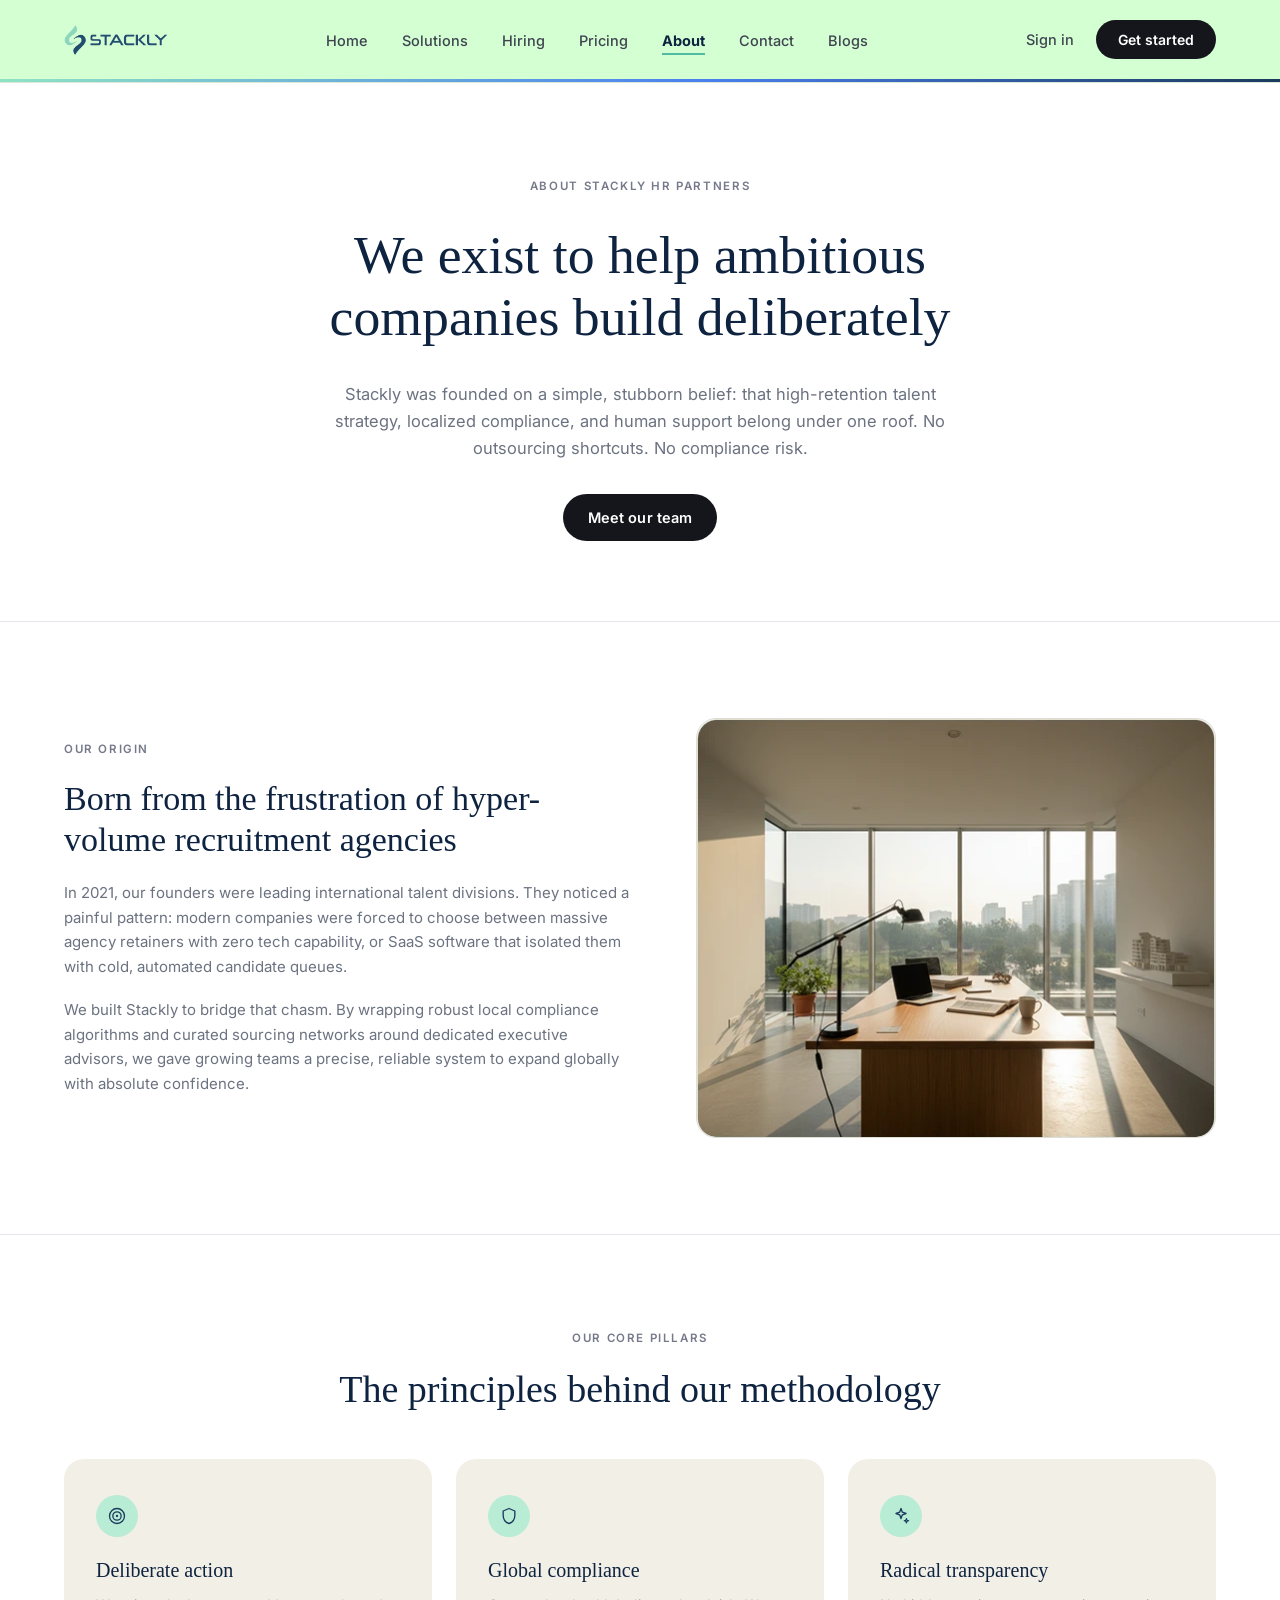
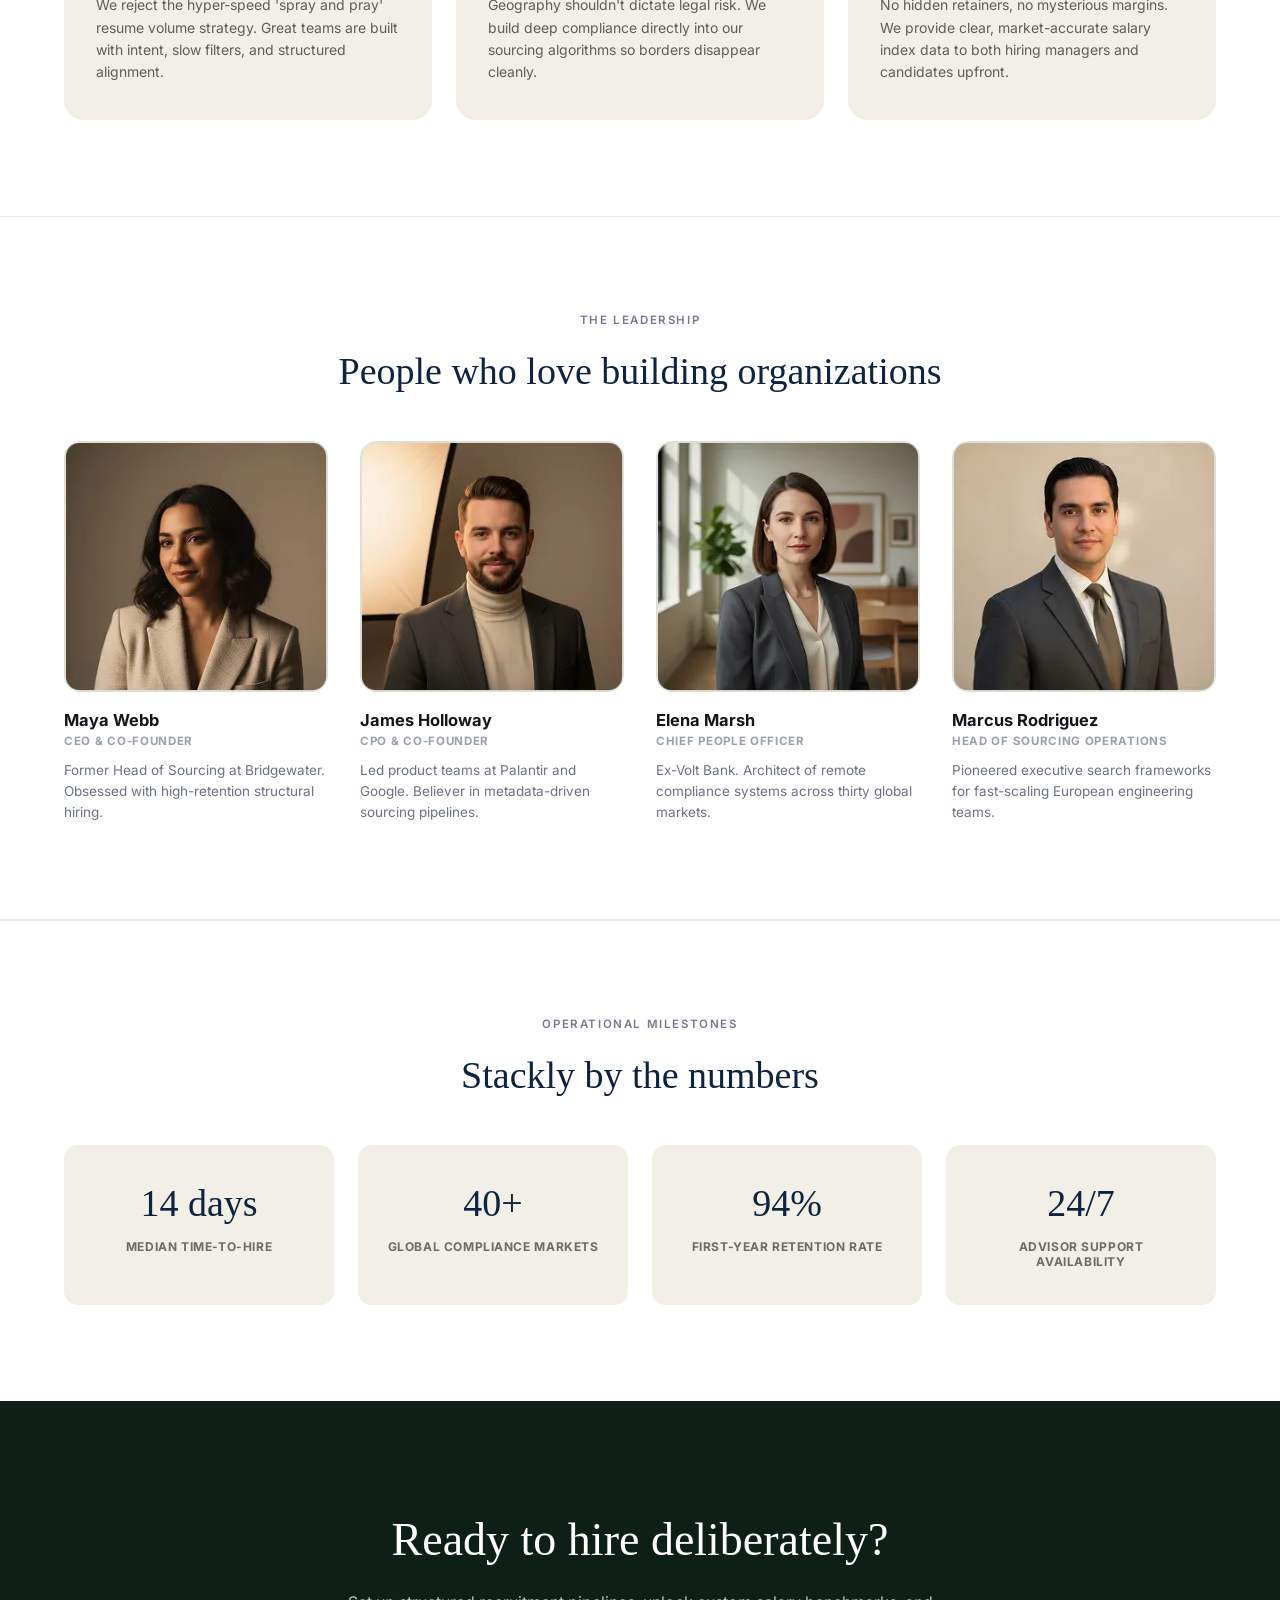
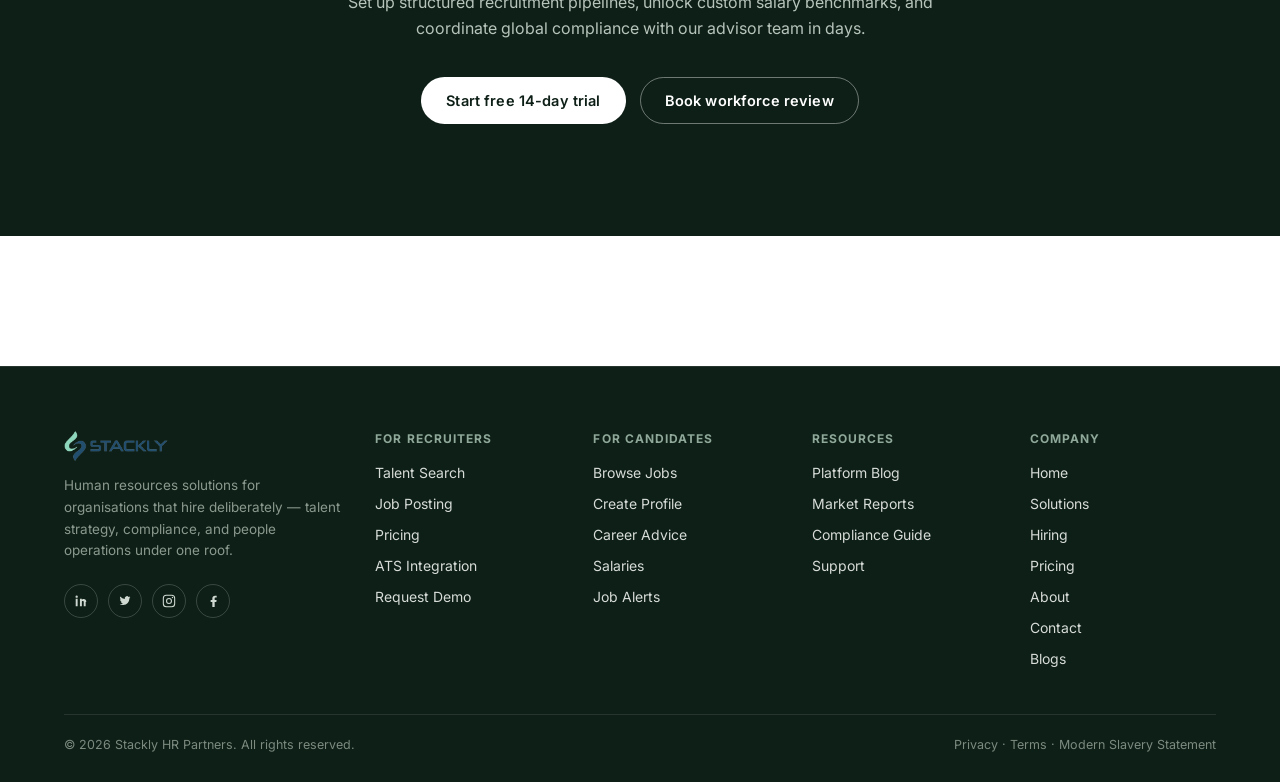
==== about.html @ bed50ee2 "first commit" ====
<!DOCTYPE html>
<html lang="en">
<head>
<meta charset="UTF-8">
<meta name="viewport" content="width=device-width, initial-scale=1.0">
<title>Stackly — Hire the people your strategy actually needs</title>
<link rel="icon" type="image/png" href="assets/favicon.png">
<link rel="preconnect" href="https://fonts.googleapis.com">
<link rel="preconnect" href="https://fonts.gstatic.com" crossorigin>
<link href="https://fonts.googleapis.com/css2?family=Inter:wght@400;500;600;700&display=swap" rel="stylesheet">
<link rel="stylesheet" href="styles.css">
</head>
<body>

<header>
  <div class="wrap">
    <nav>
      <a href="index.html" class="logo" aria-label="Stackly home">
        <img src="images/logo.webp" alt="Stackly" class="logo-img">
      </a>

      <ul class="nav-links">
        <li><a href="index.html">Home</a></li>
        <li><a href="solutions.html">Solutions</a></li>
        <li><a href="hiring.html">Hiring</a></li>
        <li><a href="pricing.html">Pricing</a></li>
        <li><a href="about.html">About</a></li>
        <li><a href="contact.html">Contact</a></li>
        <li><a href="blogs.html">Blogs</a></li>
      </ul>

      <div class="nav-right">
        <a href="signin.html" class="nav-signin">Sign in</a>
        <a href="404.html" class="btn-pill-dark">Get started</a>
      </div>

      <button class="nav-toggle" type="button" aria-label="Open navigation menu" aria-expanded="false" aria-controls="mobile-menu">
        <span></span>
        <span></span>
        <span></span>
      </button>
    </nav>
  </div>
  <div class="seam"></div>
</header>

<div class="mobile-menu" id="mobile-menu" aria-hidden="true">
  <a href="index.html">Home</a>
  <a href="solutions.html">Solutions</a>
  <a href="hiring.html">Hiring</a>
  <a href="pricing.html">Pricing</a>
  <a href="about.html">About</a>
  <a href="contact.html">Contact</a>
  <a href="blogs.html">Blogs</a>
  <div class="mobile-menu-actions">
    <a href="signin.html" class="nav-signin">Sign in</a>
    <a href="404.html" class="btn-pill-dark">Get started</a>
  </div>
</div>

<main id="top">

  <!-- ABOUT HERO -->
  <section class="about-hero">
    <div class="wrap">
      <div class="ah-inner reveal">
        <div class="eyebrow ah-eyebrow">About Stackly HR Partners</div>
        <h1 class="serif">We exist to help ambitious<br>companies build deliberately</h1>
        <p>Stackly was founded on a simple, stubborn belief: that high-retention talent strategy, localized compliance, and human support belong under one roof. No outsourcing shortcuts. No compliance risk.</p>
        <a href="404.html" class="btn btn-dark ah-cta">Meet our team</a>
      </div>
    </div>
  </section>

  <!-- THE STORY -->
  <section class="the-story">
    <div class="wrap story-grid">
      <div class="story-content reveal">
        <div class="eyebrow">Our origin</div>
        <h2 class="serif">Born from the frustration of hyper-volume recruitment agencies</h2>
        <p>In 2021, our founders were leading international talent divisions. They noticed a painful pattern: modern companies were forced to choose between massive agency retainers with zero tech capability, or SaaS software that isolated them with cold, automated candidate queues.</p>
        <p>We built Stackly to bridge that chasm. By wrapping robust local compliance algorithms and curated sourcing networks around dedicated executive advisors, we gave growing teams a precise, reliable system to expand globally with absolute confidence.</p>
      </div>
      <div class="story-image reveal">
        <img src="images/Story-Image.webp" alt="Bright minimalist studio office with a desk and city view">
      </div>
    </div>
  </section>

  <!-- VALUES -->
  <section class="values-section">
    <div class="wrap">
      <div class="val-head reveal">
        <div class="eyebrow val-eyebrow">Our core pillars</div>
        <h2 class="serif">The principles behind our methodology</h2>
      </div>

      <div class="val-grid reveal">
        <div class="val-card">
          <span class="val-icon">
            <svg width="20" height="20" viewBox="0 0 24 24" fill="none" xmlns="http://www.w3.org/2000/svg"><circle cx="12" cy="12" r="9" stroke="#1c3a5e" stroke-width="1.6"/><circle cx="12" cy="12" r="5" stroke="#1c3a5e" stroke-width="1.6"/><circle cx="12" cy="12" r="1.4" fill="#1c3a5e"/></svg>
          </span>
          <h3 class="serif">Deliberate action</h3>
          <p>We reject the hyper-speed 'spray and pray' resume volume strategy. Great teams are built with intent, slow filters, and structured alignment.</p>
        </div>
        <div class="val-card">
          <span class="val-icon">
            <svg width="20" height="20" viewBox="0 0 24 24" fill="none" xmlns="http://www.w3.org/2000/svg"><path d="M12 3l7 3v5c0 4.8-3 8.7-7 10-4-1.3-7-5.2-7-10V6l7-3z" stroke="#1c3a5e" stroke-width="1.6" stroke-linejoin="round"/></svg>
          </span>
          <h3 class="serif">Global compliance</h3>
          <p>Geography shouldn't dictate legal risk. We build deep compliance directly into our sourcing algorithms so borders disappear cleanly.</p>
        </div>
        <div class="val-card">
          <span class="val-icon">
            <svg width="20" height="20" viewBox="0 0 24 24" fill="none" xmlns="http://www.w3.org/2000/svg"><path d="M12 3l1.6 4.4L18 9l-4.4 1.6L12 15l-1.6-4.4L6 9l4.4-1.6L12 3z" stroke="#1c3a5e" stroke-width="1.6" stroke-linejoin="round"/><path d="M18.5 15l.7 2 2 .7-2 .7-.7 2-.7-2-2-.7 2-.7.7-2z" stroke="#1c3a5e" stroke-width="1.3" stroke-linejoin="round"/></svg>
          </span>
          <h3 class="serif">Radical transparency</h3>
          <p>No hidden retainers, no mysterious margins. We provide clear, market-accurate salary index data to both hiring managers and candidates upfront.</p>
        </div>
      </div>
    </div>
  </section>

  <!-- TEAM -->
  <section class="team-section" id="team">
    <div class="wrap">
      <div class="team-head reveal">
        <div class="eyebrow">The leadership</div>
        <h2 class="serif">People who love building organizations</h2>
      </div>

      <div class="team-grid reveal">
        <div class="team-card">
          <div class="team-photo"><img src="images/Avatar.webp" alt="Maya Webb"></div>
          <h3>Maya Webb</h3>
          <div class="team-role">CEO &amp; Co-Founder</div>
          <p>Former Head of Sourcing at Bridgewater. Obsessed with high-retention structural hiring.</p>
        </div>
        <div class="team-card">
          <div class="team-photo"><img src="images/Avatar-1.webp" alt="James Holloway"></div>
          <h3>James Holloway</h3>
          <div class="team-role">CPO &amp; Co-Founder</div>
          <p>Led product teams at Palantir and Google. Believer in metadata-driven sourcing pipelines.</p>
        </div>
        <div class="team-card">
          <div class="team-photo"><img src="images/Avatar-2.webp" alt="Elena Marsh"></div>
          <h3>Elena Marsh</h3>
          <div class="team-role">Chief People Officer</div>
          <p>Ex-Volt Bank. Architect of remote compliance systems across thirty global markets.</p>
        </div>
        <div class="team-card">
          <div class="team-photo"><img src="images/Avatar-3.webp" alt="Marcus Rodriguez"></div>
          <h3>Marcus Rodriguez</h3>
          <div class="team-role">Head of Sourcing Operations</div>
          <p>Pioneered executive search frameworks for fast-scaling European engineering teams.</p>
        </div>
      </div>
    </div>
  </section>

  <!-- MILESTONES -->
  <section class="milestones-section">
    <div class="wrap">
      <div class="ms-head reveal">
        <div class="eyebrow ms-eyebrow">Operational milestones</div>
        <h2 class="serif">Stackly by the numbers</h2>
      </div>

      <div class="ms-grid reveal">
        <div class="ms-card">
          <div class="ms-num serif">14 days</div>
          <div class="ms-label">Median time-to-hire</div>
        </div>
        <div class="ms-card">
          <div class="ms-num serif">40+</div>
          <div class="ms-label">Global compliance markets</div>
        </div>
        <div class="ms-card">
          <div class="ms-num serif">94%</div>
          <div class="ms-label">First-year retention rate</div>
        </div>
        <div class="ms-card">
          <div class="ms-num serif">24/7</div>
          <div class="ms-label">Advisor support availability</div>
        </div>
      </div>
    </div>
  </section>

  <!-- FINAL CTA -->
  <section class="about-final-cta">
    <div class="wrap afc-inner reveal">
      <h2 class="serif">Ready to hire deliberately?</h2>
      <p>Set up structured recruitment pipelines, unlock custom salary benchmarks, and coordinate global compliance with our advisor team in days.</p>
      <div class="afc-btns">
        <a href="404.html" class="btn btn-white">Start free 14-day trial</a>
        <a href="404.html" class="btn btn-outline-light">Book workforce review</a>
      </div>
    </div>
  </section>

</main>




<footer id="footer" class="footer-flush">
  <div class="wrap">
    <div class="footer-top">
      <div>
        <a href="#top" class="logo" aria-label="Stackly home">
          <img src="images/logo.webp" alt="Stackly" class="logo-img">
        </a>
        <p>Human resources solutions for organisations that hire deliberately — talent strategy, compliance, and people operations under one roof.</p>
        <div class="footer-social">
          <a href="404.html" aria-label="LinkedIn">
            <svg width="16" height="16" viewBox="0 0 24 24" fill="none" xmlns="http://www.w3.org/2000/svg"><path d="M6.94 8.5H4.06V20H6.94V8.5ZM5.5 7.25A1.75 1.75 0 1 0 5.5 3.75a1.75 1.75 0 0 0 0 3.5ZM20 13.5c0-3-1.6-4.5-3.9-4.5-1.5 0-2.4.75-2.8 1.4V8.5H10.4V20h2.9v-6.1c0-.9.2-1.8 1.4-1.8 1.2 0 1.4.9 1.4 1.9V20H19V13.5h1Z" fill="currentColor"/></svg>
          </a>
          <a href="404.html" aria-label="Twitter">
            <svg width="16" height="16" viewBox="0 0 24 24" fill="none" xmlns="http://www.w3.org/2000/svg"><path d="M20 6.3c-.6.3-1.2.5-1.9.6.7-.4 1.2-1 1.4-1.8-.6.4-1.4.7-2.1.8a3.3 3.3 0 0 0-5.7 3 9.4 9.4 0 0 1-6.8-3.5 3.3 3.3 0 0 0 1 4.4c-.5 0-1-.2-1.5-.4v.1c0 1.6 1.2 3 2.7 3.3-.5.1-1 .2-1.5.1.4 1.4 1.7 2.3 3.2 2.4A6.6 6.6 0 0 1 4 16.6a9.3 9.3 0 0 0 5.1 1.5c6.1 0 9.4-5 9.4-9.4v-.4c.6-.5 1.2-1.1 1.5-1.9Z" fill="currentColor"/></svg>
          </a>
          <a href="404.html" aria-label="Instagram">
            <svg width="16" height="16" viewBox="0 0 24 24" fill="none" xmlns="http://www.w3.org/2000/svg"><rect x="3.5" y="3.5" width="17" height="17" rx="4.5" stroke="currentColor" stroke-width="1.6"/><circle cx="12" cy="12" r="3.7" stroke="currentColor" stroke-width="1.6"/><circle cx="17.2" cy="6.8" r="1" fill="currentColor"/></svg>
          </a>
          <a href="404.html" aria-label="Facebook">
            <svg width="16" height="16" viewBox="0 0 24 24" fill="none" xmlns="http://www.w3.org/2000/svg"><path d="M14.5 21v-7.5H17l.4-3H14.5V8.4c0-.9.2-1.5 1.5-1.5H17.5V4.3C17.2 4.3 16.2 4.2 15 4.2c-2.4 0-4 1.5-4 4.1v2.2H8.5v3H11V21h3.5Z" fill="currentColor"/></svg>
          </a>
        </div>
      </div>

      <div class="footer-col">
        <h4>For recruiters</h4>
        <ul>
          <li><a href="404.html">Talent Search</a></li>
          <li><a href="404.html">Job Posting</a></li>
          <li><a href="404.html">Pricing</a></li>
          <li><a href="404.html">ATS Integration</a></li>
          <li><a href="404.html">Request Demo</a></li>
        </ul>
      </div>

      <div class="footer-col">
        <h4>For candidates</h4>
        <ul>
          <li><a href="404.html">Browse Jobs</a></li>
          <li><a href="404.html">Create Profile</a></li>
          <li><a href="404.html">Career Advice</a></li>
          <li><a href="404.html">Salaries</a></li>
          <li><a href="404.html">Job Alerts</a></li>
        </ul>
      </div>

      <div class="footer-col">
        <h4>Resources</h4>
        <ul>
          <li><a href="404.html">Platform Blog</a></li>
          <li><a href="404.html">Market Reports</a></li>
          <li><a href="404.html">Compliance Guide</a></li>
          <li><a href="404.html">Support</a></li>
        </ul>
      </div>

      <div class="footer-col">
        <h4>Company</h4>
        <ul>
          <li><a href="index.html">Home</a></li>
          <li><a href="solutions.html">Solutions</a></li>
          <li><a href="hiring.html">Hiring</a></li>
          <li><a href="pricing.html">Pricing</a></li>
          <li><a href="about.html">About</a></li>
          <li><a href="contact.html">Contact</a></li>
          <li><a href="blogs.html">Blogs</a></li>
        </ul>
      </div>
    </div>

    <div class="footer-bottom">
      <span>© 2026 Stackly HR Partners. All rights reserved.</span>
      <span>Privacy &middot; Terms &middot; Modern Slavery Statement</span>
    </div>
  </div>
</footer>

<script src="script.js"></script>

</body>
</html>
---- styles.css ----
:root{
    --navy: #1c3a5e;
    --navy-deep: #0e2340;
    --mint: #8fe3c4;
    --mint-deep: #4fbba0;
    --bg: #ffffff;
    --lavender: #efedf6;
    --lilac: #d9d1e6;
    --near-black: #0d0a05;
    --dark-green: #0d1f16;
    --cream: #f5f1ea;
    --violet: #7c5cff;
    --ink: #14161b;
    --gray: #6b7280;
    --gray-light: #9aa0ab;
    --line: #e6e4ee;
    --seam: linear-gradient(90deg, var(--mint) 0%, #4a7ff0 55%, var(--navy) 100%);
    --radius: 18px;
  }

*{ box-sizing: border-box; margin:0; padding:0; }

html{ scroll-behavior: smooth; }

body{
    font-family: 'Inter', sans-serif;
    color: var(--ink);
    background: var(--bg);
    -webkit-font-smoothing: antialiased;
    overflow-x: hidden;
  }

img{ max-width:100%; display:block; }

.serif{ font-family: Georgia, 'Times New Roman', Times, serif; }

.wrap{
    max-width: 1280px;
    margin: 0 auto;
    padding: 0 64px;
  }

.seam{
    height: 3px;
    background: var(--seam);
    width: 100%;
  }

a{ color: inherit; text-decoration: none; }

/* ---------- Buttons ---------- */
  .btn{
    display: inline-flex;
    align-items: center;
    gap: 10px;
    padding: 14px 24px;
    border-radius: 999px;
    font-size: 14.5px;
    font-weight: 600;
    letter-spacing: 0.01em;
    cursor: pointer;
    border: 1px solid transparent;
    transition: transform .22s ease, box-shadow .22s ease, background .22s ease, color .22s ease;
    white-space: nowrap;
  }

.btn:active{ transform: scale(0.97); }

.btn-dark{
    background: var(--ink);
    color: #fff;
  }

.btn-dark:hover{
    background: var(--navy-deep);
    box-shadow: 0 8px 22px rgba(14,35,64,0.28);
    transform: translateY(-2px);
  }

.btn-dark svg{ transition: transform .25s ease; }

.btn-dark:hover svg{ transform: translateX(4px); }

.btn-outline{
    background: transparent;
    color: var(--ink);
    border-color: #d8d6e0;
  }

.btn-outline:hover{
    border-color: var(--ink);
    transform: translateY(-2px);
  }

.btn-pill-dark{
    background: var(--ink);
    color:#fff;
    padding: 11px 22px;
    border-radius: 999px;
    font-size: 14px;
    font-weight: 600;
  }

.btn-pill-dark:hover{ background: var(--navy-deep); }

/* ---------- Nav ---------- */
  header{
    position: sticky;
    top: 0;
    z-index: 50;
    background: rgba(255,255,255,0.9);
    backdrop-filter: blur(10px);
  }

nav{
    display: flex;
    align-items: center;
    justify-content: space-between;
    padding: 20px 0;
  }

.logo{
    display: flex;
    align-items: center;
    gap: 10px;
  }

.logo-img{
    height: 30px;
    width: auto;
  }

.nav-links{
    display: flex;
    gap: 34px;
    list-style: none;
  }

.nav-links a{
    font-size: 14.5px;
    color: #3f4450;
    font-weight: 500;
    position: relative;
    padding: 4px 0;
  }

.nav-links a::after{
    content:"";
    position:absolute;
    left:0; bottom:-2px;
    width:0; height:1.5px;
    background: var(--navy);
    transition: width .25s ease;
  }

.nav-links a:hover::after{ width:100%; }

.nav-right{
    display:flex;
    align-items:center;
    gap:22px;
  }

.nav-signin{
    font-size:14.5px;
    font-weight:500;
    color:#3f4450;
  }

.nav-toggle{ display:none; }

/* ---------- Hero ---------- */
  .hero{
    padding: 76px 0 110px;
  }

.hero-grid{
    display: grid;
    grid-template-columns: 1fr 1fr;
    gap: 64px;
    align-items: center;
  }

.eyebrow{
    font-size: 11.5px;
    font-weight: 600;
    letter-spacing: 0.14em;
    text-transform: uppercase;
    color: #75798a;
    margin-bottom: 22px;
  }

.hero h1{
    font-size: clamp(38px, 4.4vw, 58px);
    line-height: 1.08;
    font-weight: 400;
    color: var(--navy-deep);
    letter-spacing: -0.01em;
    margin-bottom: 26px;
  }

.hero p{
    font-size: 16.5px;
    line-height: 1.65;
    color: var(--gray);
    max-width: 400px;
    margin-bottom: 36px;
  }

.hero-ctas{
    display: flex;
    gap: 14px;
  }

.hero-media{
    position: relative;
    opacity: 0;
    transform: translateY(18px) scale(0.98);
    animation: floatIn 0.9s cubic-bezier(.2,.8,.2,1) 0.35s forwards;
  }

@keyframes floatIn{
    to{ opacity:1; transform: translateY(0) scale(1); }
  }

.hero-img{
    width: 100%;
    height: auto;
    filter: drop-shadow(0 30px 50px rgba(14,35,64,0.22));
  }

.hero .float-card{
    position: absolute;
    left: 4%;
    bottom: -34px;
    background: #fff;
    border-radius: 14px;
    padding: 20px 24px;
    box-shadow: 0 22px 44px -12px rgba(14,35,64,0.28);
    min-width: 210px;
    opacity: 0;
    transform: translateY(18px);
    animation: floatIn 0.9s cubic-bezier(.2,.8,.2,1) 0.5s forwards;
  }

.hero .float-card .fc-label{
    font-size: 11px;
    font-weight: 700;
    letter-spacing: 0.12em;
    text-transform: uppercase;
    color: var(--gray-light);
    margin-bottom: 8px;
  }

.hero .float-card .fc-number{
    font-family: Georgia, 'Times New Roman', Times, serif;
    font-size: 30px;
    color: var(--navy-deep);
    line-height: 1;
    margin-bottom: 6px;
  }

.hero .float-card .fc-sub{
    font-size: 12.5px;
    color: var(--gray);
    line-height: 1.4;
  }

/* ---------- Trust bar ---------- */
  .trust{
    background: var(--lavender);
    padding: 26px 0;
  }

.trust-row{
    display: flex;
    align-items: center;
    justify-content: space-between;
    flex-wrap: wrap;
    gap: 18px;
  }

.trust-label{
    font-size: 11.5px;
    font-weight: 700;
    letter-spacing: 0.14em;
    text-transform: uppercase;
    color: #6f7180;
    white-space: nowrap;
  }

.trust-logos{
    display: flex;
    gap: 40px;
    flex-wrap: wrap;
  }

.trust-logos span{
    font-family: Georgia, 'Times New Roman', Times, serif;
    font-size: 18px;
    color: #7c7e8c;
    font-style: italic;
  }

/* ---------- Stats ---------- */
  .stats{
    padding: 90px 0;
  }

.stats-line{
    height: 1px;
    background: var(--line);
    width: 100%;
  }

.stats-grid{
    display: grid;
    grid-template-columns: repeat(4, 1fr);
    padding: 56px 0;
  }

.stat{
    padding-right: 24px;
  }

.stat .num{
    font-family: Georgia, 'Times New Roman', Times, serif;
    font-size: clamp(30px, 3.4vw, 42px);
    color: var(--navy-deep);
    margin-bottom: 10px;
  }

.stat .label{
    font-size: 14px;
    color: var(--gray);
  }

/* ---------- What we do (tabs) ---------- */
  .what-we-do{
    padding: 100px 0;
    background: var(--bg);
  }

.wwd-head{
    display: flex;
    justify-content: space-between;
    align-items: flex-end;
    gap: 40px;
    margin-bottom: 44px;
    flex-wrap: wrap;
  }

.wwd-head h2{
    font-family: Georgia, 'Times New Roman', Times, serif;
    font-weight: 400;
    font-size: clamp(28px, 3vw, 38px);
    color: var(--navy-deep);
    line-height: 1.18;
    max-width: 560px;
    margin-top: 6px;
  }

.all-link{
    display: inline-flex;
    align-items: center;
    gap: 6px;
    font-size: 14px;
    font-weight: 600;
    color: var(--ink);
    border-bottom: 1px solid var(--ink);
    padding-bottom: 2px;
    white-space: nowrap;
  }

.all-link svg{ transition: transform .25s ease; }

.all-link:hover svg{ transform: translate(2px, -2px); }

.tabs-panel{
    display: flex;
    align-items: stretch;
    border: 1px solid var(--line);
    border-radius: 16px;
    overflow: hidden;
    background: #fff;
  }

.tab-col{
    display: flex;
    border-right: 1px solid var(--line);
    flex: 0 0 100px;
    cursor: pointer;
    background: none;
    transition: flex-basis .55s cubic-bezier(.4,0,.2,1), flex-grow .55s cubic-bezier(.4,0,.2,1);
  }

.tab-col:last-child{ border-right: none; }

.tab-col.active{ flex: 1 1 640px; }

.tab-col:focus-visible{ outline: 2px solid var(--navy); outline-offset: -2px; }

.tab-rail{
    flex: 0 0 100px;
    width: 100px;
    padding: 32px 0 32px 28px;
    display: flex;
    flex-direction: column;
    justify-content: space-between;
  }

.tab-number{
    font-weight: 700;
    font-size: 19px;
    color: var(--navy-deep);
  }

.tab-label{
    writing-mode: vertical-rl;
    transform: rotate(180deg);
    font-size: 14.5px;
    font-weight: 700;
    color: var(--navy-deep);
    letter-spacing: 0.01em;
    align-self: flex-start;
  }

.tab-content{
    flex: 1 1 auto;
    max-width: 0;
    opacity: 0;
    overflow: hidden;
    white-space: nowrap;
    transition: max-width .55s cubic-bezier(.4,0,.2,1), opacity .3s ease .1s;
    padding: 32px 44px 32px 0;
  }

.tab-col.active .tab-content{
    max-width: 760px;
    opacity: 1;
    white-space: normal;
  }

.tab-content h3{
    font-weight: 700;
    font-size: 26px;
    color: var(--navy-deep);
    line-height: 1.28;
    margin-bottom: 14px;
    max-width: 420px;
  }

.tab-caption{
    display: block;
    font-size: 14px;
    color: var(--gray);
    margin-bottom: 22px;
  }

.tab-desc{
    font-size: 14.5px;
    color: var(--gray);
    line-height: 1.62;
    max-width: 420px;
    margin-bottom: 22px;
  }

.tab-image{
    border-radius: 12px;
    overflow: hidden;
    max-width: 460px;
  }

.tab-image img{
    width: 100%;
    height: 280px;
    object-fit: cover;
    display: block;
  }

/* ---------- How it works ---------- */
  .how-it-works{
    background: var(--lilac);
  }

.hiw-grid{
    display: grid;
    grid-template-columns: minmax(0, 41%) 1fr;
    align-items: stretch;
    min-height: 620px;
  }

.hiw-media{
    position: relative;
    display: flex;
    align-items: center;
    justify-content: center;
    padding: 48px 24px 48px 48px;
    overflow: visible;
  }

.hiw-media img{
    width: min(100%, 707px);
    height: 420px;
    object-fit: cover;
    display: block;
    border-radius: 28px;
    border: 1px solid rgba(28, 58, 94, 0.14);
    box-shadow: 0 18px 35px rgba(21, 34, 49, 0.08);
  }

.hiw-content{
    display: flex;
    flex-direction: column;
    justify-content: center;
    padding: 72px 96px 72px 88px;
    max-width: 640px;
  }

.hiw-content h2{
    font-weight: 400;
    font-size: clamp(28px, 3vw, 36px);
    color: var(--navy-deep);
    line-height: 1.2;
    margin-bottom: 8px;
  }

.hiw-list{
    list-style: none;
    margin-top: 32px;
    border-top: 1px solid rgba(28,58,94,0.16);
  }

.hiw-item{
    display: grid;
    grid-template-columns: 40px 1fr;
    gap: 16px;
    padding: 22px 0;
    border-bottom: 1px solid rgba(28,58,94,0.16);
  }

.hiw-num{
    font-family: Georgia, 'Times New Roman', Times, serif;
    font-size: 14px;
    color: rgba(28,58,94,0.5);
    padding-top: 2px;
  }

.hiw-item h3{
    font-weight: 600;
    font-size: 18.5px;
    color: var(--navy-deep);
    margin-bottom: 8px;
  }

.hiw-item p{
    font-size: 14.5px;
    line-height: 1.6;
    color: #565a6c;
  }

/* ---------- Testimonials ---------- */
  .testimonials{
    background: #f2f2f2;
    padding: 100px 0;
  }

.test-head{
    text-align: center;
    margin-bottom: 48px;
  }

.test-head h2{
    font-family: 'Inter', sans-serif;
    font-weight: 800;
    font-size: clamp(34px, 4vw, 48px);
    letter-spacing: -0.01em;
    color: var(--ink);
    margin-bottom: 14px;
  }

.test-head p{
    font-size: 16px;
    color: #4b4d57;
  }

.test-carousel{
    display: flex;
    align-items: center;
    gap: 16px;
  }

.test-arrow{
    flex: 0 0 auto;
    width: 44px;
    height: 44px;
    border-radius: 50%;
    background: #fff;
    border: 1px solid #dcdcdc;
    display: flex;
    align-items: center;
    justify-content: center;
    color: var(--ink);
    cursor: pointer;
    transition: background .2s ease, transform .2s ease, border-color .2s ease;
  }

.test-arrow:hover{
    background: var(--ink);
    color: #fff;
    border-color: var(--ink);
    transform: scale(1.05);
  }

.test-arrow:disabled{
    opacity: 0.35;
    cursor: default;
    pointer-events: none;
  }

.test-track-wrap{
    flex: 1 1 auto;
    overflow: hidden;
  }

.test-track{
    display: flex;
    gap: 24px;
    list-style: none;
    transition: transform .5s cubic-bezier(.4,0,.2,1);
  }

.test-card{
    flex: 0 0 calc((100% - 48px) / 3);
    background: #fff;
    border: 1px solid #e2e2e2;
    border-radius: 12px;
    padding: 28px;
    display: flex;
    flex-direction: column;
  }

.stars{
    color: var(--ink);
    font-size: 15px;
    letter-spacing: 3px;
    margin-bottom: 16px;
  }

.quote{
    font-size: 15px;
    line-height: 1.55;
    color: #26272c;
    margin-bottom: 24px;
    flex: 1 1 auto;
  }

.reviewer{
    display: flex;
    align-items: center;
    gap: 12px;
  }

.avatar{
    width: 40px;
    height: 40px;
    border-radius: 50%;
    display: flex;
    align-items: center;
    justify-content: center;
    font-size: 12.5px;
    font-weight: 700;
    color: var(--navy-deep);
    flex: 0 0 auto;
  }

.reviewer-name{
    font-size: 14.5px;
    font-weight: 700;
    color: var(--ink);
  }

.reviewer-role{
    font-size: 13px;
    color: #6b6d78;
  }

.test-dots{
    display: flex;
    justify-content: center;
    gap: 8px;
    margin-top: 36px;
  }

.test-dots button{
    width: 8px;
    height: 8px;
    border-radius: 50%;
    background: #d3d3d3;
    border: none;
    padding: 0;
    cursor: pointer;
    transition: background .2s ease, transform .2s ease;
  }

.test-dots button.active{
    background: var(--ink);
    transform: scale(1.2);
  }

/* ---------- Industries ---------- */
  .industries{
    background: var(--near-black);
    padding: 100px 0;
  }

.ind-head{
    text-align: center;
    margin-bottom: 48px;
  }

.ind-eyebrow{
    color: #9a9a92;
    justify-content: center;
  }

.ind-head h2{
    font-family: 'Inter', sans-serif;
    font-weight: 800;
    font-size: clamp(30px, 3.6vw, 42px);
    color: #fff;
    letter-spacing: -0.01em;
    margin-bottom: 12px;
  }

.ind-head p{
    font-size: 15px;
    color: #a3a39c;
  }

.ind-grid{
    display: grid;
    grid-template-columns: repeat(3, 1fr);
    grid-template-rows: auto auto;
    gap: 20px;
  }

.ind-card{
    display: block;
    background: #161310;
    border: 1px solid rgba(255,255,255,0.08);
    border-radius: 14px;
    overflow: hidden;
    transition: transform .3s ease, border-color .3s ease;
  }

.ind-card:hover{
    transform: translateY(-4px);
    border-color: rgba(255,255,255,0.18);
  }

.ind-card-tall{
    grid-row: 1 / 3;
    grid-column: 3;
    display: flex;
    flex-direction: column;
  }

.ind-media{ overflow: hidden; }

.ind-media img{
    width: 100%;
    height: 178px;
    object-fit: cover;
    display: block;
    transition: transform .5s ease;
  }

.ind-card:hover .ind-media img{ transform: scale(1.05); }

.ind-card-tall .ind-media img{ height: 200px; }

.ind-card-tall .ind-media{ flex: 0 0 auto; }

.ind-body{
    padding: 22px 24px 26px;
  }

.ind-card-tall .ind-body{
    flex: 1 1 auto;
    display: flex;
    flex-direction: column;
    justify-content: center;
    padding: 28px 28px 32px;
  }

.ind-tag{
    display: block;
    font-size: 12.5px;
    color: #9a9a92;
    margin-bottom: 10px;
  }

.ind-body h3{
    font-size: 19px;
    font-weight: 700;
    color: #fff;
    margin-bottom: 8px;
    line-height: 1.25;
  }

.ind-card-tall .ind-body h3{ font-size: 24px; max-width: 260px; }

.ind-body p{
    font-size: 13.5px;
    color: #9a9a92;
    line-height: 1.5;
    margin-bottom: 16px;
  }

.ind-card-tall .ind-body p{ max-width: 260px; }

.ind-link{
    display: inline-flex;
    align-items: center;
    gap: 5px;
    font-size: 13.5px;
    font-weight: 600;
    color: #fff;
  }

.ind-card:hover .ind-link svg{ transform: translateX(3px); }

.ind-link svg{ transition: transform .25s ease; }

.ind-actions{
    display: flex;
    align-items: center;
    gap: 16px;
  }

.ind-btn{
    display: inline-block;
    padding: 9px 20px;
    border: 1px solid rgba(255,255,255,0.35);
    border-radius: 999px;
    font-size: 13.5px;
    font-weight: 600;
    color: #fff;
  }

/* ---------- Quote banner ---------- */
  .quote-banner{
    padding: 90px 0 0;
  }

.quote-card{
    background: var(--dark-green);
    border-radius: 20px;
    padding: 56px 64px;
  }

.quote-text{
    font-family: Georgia, 'Times New Roman', Times, serif;
    font-size: clamp(20px, 2.2vw, 26px);
    line-height: 1.5;
    color: #f2f4f1;
    max-width: 760px;
    margin-bottom: 28px;
  }

.quote-byline{
    font-size: 12px;
    font-weight: 600;
    letter-spacing: 0.09em;
    color: #8fa89a;
  }

/* ---------- Workforce review CTA ---------- */
  .workforce-review{
    background: #fff;
    padding: 90px 0 100px;
  }

.wr-card{
    background: rgba(241, 239, 230, 0.6);
    border-top: 0.67px solid #dddfd7;
    border-radius: 20px;
    padding: 64px;
  }

.wr-grid{
    display: grid;
    grid-template-columns: 1.1fr 1fr;
    gap: 60px;
    align-items: center;
  }

.wr-copy h2{
    font-weight: 400;
    font-size: clamp(28px, 3.2vw, 38px);
    color: var(--navy-deep);
    line-height: 1.18;
    margin-bottom: 18px;
    max-width: 460px;
  }

.wr-copy p{
    font-size: 15.5px;
    line-height: 1.6;
    color: #5b5f70;
    max-width: 440px;
    margin-bottom: 30px;
  }

.wr-checklist{
    list-style: none;
    display: flex;
    flex-direction: column;
    gap: 20px;
  }

.wr-checklist li{
    display: flex;
    align-items: center;
    gap: 12px;
    font-size: 15px;
    color: var(--navy-deep);
    font-weight: 500;
  }

.wr-checklist svg{ flex: 0 0 auto; }

/* ---------- Footer ---------- */
  footer{
    background: var(--dark-green);
    padding: 64px 0 30px;
    border-top: 1px solid rgba(255,255,255,0.1);
  }

.footer-top{
    display: grid;
    grid-template-columns: 1.5fr repeat(4, 1fr);
    gap: 32px;
    padding-bottom: 46px;
  }

.footer-top p{
    color: #8b998f;
    font-size: 13.5px;
    line-height: 1.6;
    max-width: 280px;
    margin-top: 14px;
  }

.footer-social{
    display: flex;
    gap: 10px;
    margin-top: 22px;
  }

.footer-social a{
    width: 34px;
    height: 34px;
    border-radius: 50%;
    border: 1px solid rgba(255,255,255,0.18);
    display: flex;
    align-items: center;
    justify-content: center;
    color: #cfd9d2;
    transition: background .2s ease, color .2s ease;
  }

.footer-social a:hover{
    background: rgba(255,255,255,0.1);
    color: #fff;
  }

.footer-col h4{
    font-size: 12px;
    font-weight: 700;
    letter-spacing: 0.09em;
    text-transform: uppercase;
    color: #8fa89a;
    margin-bottom: 16px;
  }

.footer-col ul{ list-style:none; display: flex; flex-direction: column; gap: 11px; }

.footer-col a{ font-size: 14px; color: #d7dcd8; }

.footer-col a:hover{ color: #fff; }

.footer-bottom{
    border-top: 1px solid rgba(255,255,255,0.1);
    padding-top: 22px;
    display: flex;
    justify-content: space-between;
    font-size: 12.5px;
    color: #7c8a80;
    flex-wrap: wrap;
    gap: 10px;
  }

/* ---------- Reveal on scroll ---------- */
  .reveal{
    opacity: 0;
    transform: translateY(24px);
    transition: opacity .7s ease, transform .7s ease;
  }

.reveal.in{ opacity: 1; transform: translateY(0); }

/* Text-specific reveal (headings, eyebrows, paragraphs) — slightly quicker, subtler rise */
  .reveal-text{
    opacity: 0;
    transform: translateY(16px);
    transition: opacity .6s cubic-bezier(.22,.61,.36,1), transform .6s cubic-bezier(.22,.61,.36,1);
  }
  .reveal-text.in{ opacity: 1; transform: translateY(0); }

/* Stagger children of a revealed group (cards, list items) for a cascading entrance */
  .reveal-stagger > *{
    opacity: 0;
    transform: translateY(20px);
    transition: opacity .6s ease, transform .6s ease;
  }
  .reveal-stagger.in > *{ opacity: 1; transform: translateY(0); }
  .reveal-stagger.in > *:nth-child(1){ transition-delay: .03s; }
  .reveal-stagger.in > *:nth-child(2){ transition-delay: .09s; }
  .reveal-stagger.in > *:nth-child(3){ transition-delay: .15s; }
  .reveal-stagger.in > *:nth-child(4){ transition-delay: .21s; }
  .reveal-stagger.in > *:nth-child(5){ transition-delay: .27s; }
  .reveal-stagger.in > *:nth-child(6){ transition-delay: .33s; }
  .reveal-stagger.in > *:nth-child(n+7){ transition-delay: .38s; }

@media (prefers-reduced-motion: reduce){
    *{ animation: none !important; transition: none !important; }
  }

/* ---------- Card hover effects ---------- */
  .cs-card, .float-card, .form-card, .hs-card, .ind-card, .job-card, .ms-card,
  .post-card, .pt-card, .quote-card, .review-card, .sh-card, .test-card,
  .testimonial-card, .val-card, .wcu-card, .wr-card, .team-card, .stat-column{
    transition: transform .28s cubic-bezier(.22,.61,.36,1), box-shadow .28s ease, border-color .28s ease;
  }
  .cs-card:hover, .float-card:hover, .hs-card:hover, .ind-card:hover,
  .job-card:hover, .ms-card:hover, .post-card:hover, .quote-card:hover,
  .review-card:hover, .sh-card:hover, .test-card:hover,
  .testimonial-card:hover, .val-card:hover, .wcu-card:hover, .wr-card:hover,
  .team-card:hover{
    transform: translateY(-6px);
    box-shadow: 0 20px 40px rgba(14,35,64,0.10);
  }
  .post-card:hover{ border-color: #cfd6c9; }
  .pt-card:hover{
    transform: translateY(-4px);
    box-shadow: 0 24px 48px rgba(14,35,64,0.10);
  }
  .pt-card.featured:hover{
    box-shadow: 0 30px 64px rgba(13,31,22,0.34);
  }
  .job-card:hover{ border-color: var(--mint-deep); }
  .team-card img, .team-photo{ transition: transform .4s ease; }
  .team-card:hover img, .team-card:hover .team-photo{ transform: scale(1.04); }

/* Generic image zoom-on-hover inside cards with overflow hidden */
  .post-card, .ind-card, .test-card, .job-card{ overflow: hidden; }
  .post-card img, .ind-card img, .test-card img, .job-card img{
    transition: transform .5s ease;
  }
  .post-card:hover img, .ind-card:hover img, .test-card:hover img, .job-card:hover img{
    transform: scale(1.05);
  }

/* ---------- Nav active link ---------- */
  .nav-links a.active{
    color: var(--navy-deep);
    font-weight: 700;
  }
  .nav-links a.active::after{
    width: 100%;
    background: var(--mint-deep);
    height: 2px;
  }

/* ---------- Mobile ---------- */
  @media (max-width: 900px){
    .wrap{ padding: 0 24px; }
    .nav-links{ display:none; }
    .hero-grid{ grid-template-columns: 1fr; }
    .hero-media{ order: -1; }
    .stats-grid{ grid-template-columns: repeat(2,1fr); row-gap: 40px; }
    .hiw-grid{ grid-template-columns: 1fr; }
    .hiw-media img{ height: 280px; }
    .hiw-content{ padding: 48px 24px; max-width: none; }
    .test-card{ flex: 0 0 calc(100% - 8px); }
    .tabs-panel{ flex-direction: column; }
    .cp-grid{
      display: flex;
      flex-direction: column;
      gap: 40px;
    }
    .cp-content,
    .cp-preview-wrap{
      width: 100%;
      min-width: 0;
    }
    .cp-preview{
      min-height: 0;
      padding: 32px 24px;
    }
    .tab-col{
      flex: 0 0 auto !important;
      border-right: none;
      border-bottom: 1px solid var(--line);
    }
    .tab-col:last-child{ border-bottom: none; }
    .tab-rail{
      flex-direction: row;
      align-items: center;
      justify-content: flex-start;
      gap: 14px;
      width: auto;
      padding: 20px 24px;
    }
    .tab-label{ writing-mode: horizontal-tb; transform: none; }
    .tab-content{
      max-width: none !important;
      width: 100%;
      max-height: 0;
      padding: 0 24px;
      white-space: normal;
      transition: max-height .5s ease, opacity .3s ease .1s, padding .5s ease;
    }
    .tab-col.active .tab-content{
      max-height: 900px;
      padding: 0 24px 28px;
    }
    .tab-image{ max-width: 100%; }
    .ind-grid{ grid-template-columns: 1fr 1fr; }
    .ind-card-tall{ grid-row: auto; grid-column: 1 / 3; }
    .quote-card{ padding: 40px 28px; }
    .wr-card{ padding: 40px 28px; }
    .wr-grid{ grid-template-columns: 1fr; gap: 40px; }
    .footer-top{ grid-template-columns: 1fr 1fr; }
    .trust-row{ justify-content: flex-start; }
  }

/* Candidate portal mobile stacking */
@media (max-width: 900px){
  .candidate-portal .cp-grid{
    display: flex;
    flex-direction: column;
    gap: 40px;
  }

  .candidate-portal .cp-content,
  .candidate-portal .cp-preview-wrap{
    width: 100%;
    min-width: 0;
  }

  .candidate-portal .cp-preview{
    min-height: 0;
    padding: 32px 24px;
  }

  .testimonials-section .ts-grid{
    grid-template-columns: 1fr;
    gap: 24px;
  }

  .testimonials-section .testimonial-card{
    min-width: 0;
  }

  .statistics-banner .stats-row{
    grid-template-columns: 1fr;
    gap: 28px;
  }
}

/* Mobile navigation */
.mobile-menu{
  display: none;
}

@media (max-width: 900px){
  header nav{
    position: relative;
  }

  header .nav-right{
    display: none;
  }

  header .nav-toggle{
    display: flex;
    width: 42px;
    height: 42px;
    padding: 9px;
    border: 1px solid var(--line);
    border-radius: 8px;
    background: #fff;
    flex-direction: column;
    align-items: center;
    justify-content: center;
    gap: 5px;
    cursor: pointer;
  }

  header .nav-toggle span{
    display: block;
    width: 20px;
    height: 2px;
    border-radius: 2px;
    background: var(--ink);
    transition: transform .2s ease, opacity .2s ease;
  }

  header .nav-toggle.is-open span:nth-child(1){
    transform: translateY(7px) rotate(45deg);
  }

  header .nav-toggle.is-open span:nth-child(2){
    opacity: 0;
  }

  header .nav-toggle.is-open span:nth-child(3){
    transform: translateY(-7px) rotate(-45deg);
  }

  .mobile-menu{
    display: flex;
    position: fixed;
    top: 70px;
    right: 0;
    bottom: 0;
    left: 0;
    width: 100vw;
    height: auto;
    max-height: none;
    overflow-y: auto;
    padding: 24px;
    background: #fff;
    border-top: 1px solid var(--line);
    box-shadow: none;
    z-index: 49;
    flex-direction: column;
    gap: 4px;
    opacity: 0;
    visibility: hidden;
    pointer-events: none;
    transform: translateY(-8px);
    transition: opacity .2s ease, transform .2s ease, visibility .2s ease;
  }

  .mobile-menu.is-open{
    opacity: 1;
    visibility: visible;
    pointer-events: auto;
    transform: translateY(0);
  }

  .mobile-menu > a{
    display: block;
    padding: 11px 0;
    color: #3f4450;
    font-size: 15px;
    font-weight: 500;
    border-bottom: 1px solid #eef0ed;
  }

  .mobile-menu-actions{
    display: flex;
    align-items: center;
    justify-content: space-between;
    gap: 16px;
    padding-top: 14px;
  }

  .mobile-menu-actions .btn-pill-dark{
    padding: 10px 18px;
  }
}

@media (max-width: 560px){
    .hero-ctas, .cta-band-btns{ flex-direction: column; }
    .footer-top{ grid-template-columns: 1fr; }
    .ind-grid{ grid-template-columns: 1fr; }
    .ind-card-tall{ grid-column: 1; }
  }

.sol-hero .hero-media .frame{
    border-radius: var(--radius);
    overflow: hidden;
    box-shadow: 0 30px 60px -20px rgba(14,35,64,0.25);
  }

.sol-hero .hero-media .frame img{
    width: 100%;
    height: 430px;
    object-fit: cover;
    display: block;
  }

.sol-hero .float-card{
    position: absolute;
    left: 4%;
    bottom: -34px;
    background: #fff;
    border-radius: 14px;
    padding: 20px 24px;
    box-shadow: 0 22px 44px -12px rgba(14,35,64,0.28);
    min-width: 210px;
    opacity: 0;
    transform: translateY(18px);
    animation: floatIn 0.9s cubic-bezier(.2,.8,.2,1) 0.5s forwards;
  }

.sol-hero .float-card .fc-label{
    font-size: 11px;
    font-weight: 700;
    letter-spacing: 0.12em;
    text-transform: uppercase;
    color: var(--gray-light);
    margin-bottom: 8px;
  }

.sol-hero .float-card .fc-number{
    font-family: Georgia, 'Times New Roman', Times, serif;
    font-size: 30px;
    color: var(--navy-deep);
    line-height: 1;
    margin-bottom: 6px;
  }

.sol-hero .float-card .fc-sub{
    font-size: 12.5px;
    color: var(--gray);
    line-height: 1.4;
  }

/* ---------- Core solutions ---------- */
  .core-solutions{
    padding: 100px 0;
  }

.cs-head{
    display: flex;
    justify-content: space-between;
    align-items: flex-end;
    gap: 40px;
    margin-bottom: 44px;
    flex-wrap: wrap;
  }

.cs-head h2{
    font-weight: 400;
    font-size: clamp(28px, 3vw, 38px);
    color: var(--navy-deep);
    line-height: 1.18;
    max-width: 480px;
    margin-top: 6px;
  }

.cs-compare{
    border-bottom-style: solid;
    text-decoration: underline;
    border-bottom: none;
  }

.cs-grid{
    display: grid;
    grid-template-columns: 1fr 1fr;
    gap: 24px;
  }

.cs-card{
    border: 1px solid #dddfd7;
    border-radius: 8px;
    padding: 32px;
  }

.cs-top{
    display: flex;
    justify-content: space-between;
    align-items: flex-start;
    color: var(--violet);
    margin-bottom: 24px;
  }

.cs-num{
    font-size: 14px;
    color: var(--gray-light);
  }

.cs-card h3{
    font-weight: 500;
    font-size: 21px;
    color: var(--navy-deep);
    margin-bottom: 12px;
  }

.cs-card p{
    font-size: 14.5px;
    line-height: 1.6;
    color: var(--gray);
  }

/* ---------- Deep dive ---------- */
  .deep-dive{
    padding: 20px 0 100px;
  }

.dd-grid{
    display: grid;
    grid-template-columns: minmax(0, 44%) 1fr;
    gap: 48px;
    align-items: center;
  }

.dd-media img{
    width: 100%;
    height: auto;
    border-radius: 20px;
    display: block;
  }

.dd-content h2{
    font-weight: 400;
    font-size: clamp(26px, 2.8vw, 34px);
    color: var(--navy-deep);
    line-height: 1.2;
    margin-bottom: 8px;
  }

.dd-list{
    list-style: none;
    margin-top: 28px;
    border-top: 1px solid var(--line);
  }

.dd-item{
    display: grid;
    grid-template-columns: 32px 1fr;
    gap: 16px;
    padding: 22px 0;
    border-bottom: 1px solid var(--line);
  }

.dd-num{
    font-family: Georgia, 'Times New Roman', Times, serif;
    font-size: 14px;
    color: var(--gray-light);
    padding-top: 2px;
  }

.dd-item h3{
    font-weight: 600;
    font-size: 17px;
    color: var(--navy-deep);
    margin-bottom: 8px;
  }

.dd-item p{
    font-size: 14px;
    line-height: 1.6;
    color: var(--gray);
    max-width: 440px;
  }

/* ---------- Why choose us ---------- */
  .why-choose-us{
    background: #f7f5ef;
    padding: 100px 0;
  }

.wcu-head{
    text-align: center;
    margin-bottom: 48px;
  }

.wcu-eyebrow{
    justify-content: center;
  }

.wcu-head h2{
    font-weight: 400;
    font-size: clamp(30px, 3.4vw, 40px);
    color: var(--navy-deep);
    margin-bottom: 12px;
  }

.wcu-head p{
    font-size: 15.5px;
    color: var(--gray);
  }

.wcu-grid{
    display: grid;
    grid-template-columns: repeat(3, 1fr);
    gap: 24px;
  }

.wcu-card{
    background: #fff;
    border: 1px solid #dddfd7;
    border-radius: 8px;
    padding: 32px;
  }

.wcu-card svg{
    color: var(--violet);
    margin-bottom: 22px;
  }

.wcu-card h3{
    font-weight: 500;
    font-size: 20px;
    color: var(--navy-deep);
    margin-bottom: 12px;
  }

.wcu-card p{
    font-size: 14px;
    line-height: 1.6;
    color: var(--gray);
  }

/* Solutions page CTA card uses a full border instead of top-only hairline */
  .sol-wr .wr-card{
    border: 1px solid #dddfd7;
  }

/* ---------- Mobile ---------- */
  @media (max-width: 900px){
    .wrap{ padding: 0 24px; }
    .nav-links{ display:none; }
    .hero-grid{ grid-template-columns: 1fr; }
    .hero-media{ order: -1; }
    .stats-grid{ grid-template-columns: repeat(2,1fr); row-gap: 40px; }
    .cs-grid{ grid-template-columns: 1fr; }
    .cp-grid{ grid-template-columns: 1fr; gap: 40px; }
    .cp-preview{ padding: 32px 24px; min-height: 0; }
    .dd-grid{ grid-template-columns: 1fr; }
    .wcu-grid{ grid-template-columns: 1fr; }
    .hiw-grid{ grid-template-columns: 1fr; }
    .hiw-media img{ height: 280px; }
    .hiw-content{ padding: 48px 24px; max-width: none; }
    .test-card{ flex: 0 0 calc(100% - 8px); }
    .tabs-panel{ flex-direction: column; }
    .tab-col{
      flex: 0 0 auto !important;
      border-right: none;
      border-bottom: 1px solid var(--line);
    }
    .tab-col:last-child{ border-bottom: none; }
    .tab-rail{
      flex-direction: row;
      align-items: center;
      justify-content: flex-start;
      gap: 14px;
      width: auto;
      padding: 20px 24px;
    }
    .tab-label{ writing-mode: horizontal-tb; transform: none; }
    .tab-content{
      max-width: none !important;
      width: 100%;
      max-height: 0;
      padding: 0 24px;
      white-space: normal;
      transition: max-height .5s ease, opacity .3s ease .1s, padding .5s ease;
    }
    .tab-col.active .tab-content{
      max-height: 900px;
      padding: 0 24px 28px;
    }
    .tab-image{ max-width: 100%; }
    .ind-grid{ grid-template-columns: 1fr 1fr; }
    .ind-card-tall{ grid-row: auto; grid-column: 1 / 3; }
    .quote-card{ padding: 40px 28px; }
    .wr-card{ padding: 40px 28px; }
    .wr-grid{ grid-template-columns: 1fr; gap: 40px; }
    .footer-top{ grid-template-columns: 1fr 1fr; }
    .trust-row{ justify-content: flex-start; }
  }

.sol-hero .hero-media .frame,
  .hire-hero .hero-media .frame{
    border-radius: var(--radius);
    overflow: hidden;
    box-shadow: 0 30px 60px -20px rgba(14,35,64,0.25);
  }

.sol-hero .hero-media .frame img,
  .hire-hero .hero-media .frame img{
    width: 100%;
    height: 430px;
    object-fit: cover;
    display: block;
  }

.sol-hero .float-card,
  .hire-hero .float-card{
    position: absolute;
    left: 4%;
    bottom: -34px;
    background: #fff;
    border-radius: 14px;
    padding: 20px 24px;
    box-shadow: 0 22px 44px -12px rgba(14,35,64,0.28);
    min-width: 210px;
    opacity: 0;
    transform: translateY(18px);
    animation: floatIn 0.9s cubic-bezier(.2,.8,.2,1) 0.5s forwards;
  }

.sol-hero .float-card .fc-label,
  .hire-hero .float-card .fc-label{
    font-size: 11px;
    font-weight: 700;
    letter-spacing: 0.12em;
    text-transform: uppercase;
    color: var(--gray-light);
    margin-bottom: 8px;
  }

.sol-hero .float-card .fc-number,
  .hire-hero .float-card .fc-number{
    font-family: Georgia, 'Times New Roman', Times, serif;
    font-size: 30px;
    color: var(--navy-deep);
    line-height: 1;
    margin-bottom: 6px;
  }

.sol-hero .float-card .fc-sub,
  .hire-hero .float-card .fc-sub{
    font-size: 12.5px;
    color: var(--gray);
    line-height: 1.4;
  }

.hire-hero{
    background: #f7f5ef;
  }

.badge-pill{
    display: inline-block;
    background: #e9e7e0;
    color: #55584f;
    font-size: 12px;
    font-weight: 600;
    padding: 7px 16px;
    border-radius: 999px;
    margin-bottom: 22px;
  }

/* ---------- Hiring made simple ---------- */
  .hire-steps{
    background: #fbfbf9;
    padding: 100px 0;
  }

.hs-head{
    margin-bottom: 40px;
  }

.hs-eyebrow{ color: #4fbba0; }

.hs-head h2{
    font-weight: 400;
    font-size: clamp(28px, 3.2vw, 38px);
    color: var(--navy-deep);
  }

.hs-carousel{
    display: flex;
    align-items: center;
    gap: 16px;
  }

.hs-track-wrap{ flex: 1 1 auto; overflow: hidden; }

.hs-track{
    display: flex;
    gap: 24px;
    list-style: none;
    transition: transform .5s cubic-bezier(.4,0,.2,1);
  }

.hs-card{
    flex: 0 0 calc((100% - 48px) / 3);
    background: #fff;
    border: 1px solid #dddfd7;
    border-radius: 12px;
    padding: 28px;
  }

.hs-top{
    display: flex;
    justify-content: space-between;
    align-items: flex-start;
    margin-bottom: 22px;
  }

.hs-num{
    font-family: Georgia, 'Times New Roman', Times, serif;
    font-size: 22px;
    color: #4fbba0;
  }

.hs-top svg{ color: #4fbba0; }

.hs-card h3{
    font-weight: 600;
    font-size: 18.5px;
    color: var(--navy-deep);
    margin-bottom: 10px;
  }

.hs-card p{
    font-size: 14px;
    line-height: 1.6;
    color: var(--gray);
  }

.hs-dots{
    display: flex;
    justify-content: center;
    gap: 8px;
    margin-top: 32px;
  }

.hs-dots button{
    width: 8px;
    height: 8px;
    border-radius: 50%;
    background: #d3d3d3;
    border: none;
    padding: 0;
    cursor: pointer;
    transition: background .2s ease, transform .2s ease;
  }

.hs-dots button.active{
    background: var(--ink);
    transform: scale(1.2);
  }

/* ---------- Open positions ---------- */
  .open-positions{
    background: #f7f5ef;
    padding: 100px 0;
  }

.op-head{
    display: flex;
    justify-content: space-between;
    align-items: flex-end;
    gap: 40px;
    margin-bottom: 44px;
    flex-wrap: wrap;
  }

.op-head h2{
    font-weight: 400;
    font-size: clamp(28px, 3vw, 38px);
    color: var(--navy-deep);
    margin-top: 6px;
  }

.op-grid{
    display: grid;
    grid-template-columns: 1fr 1fr;
    gap: 24px;
  }

.job-card{
    background: #fff;
    border: 1px solid #dddfd7;
    border-radius: 16px;
    padding: 32px;
  }

.job-card h3{
    font-weight: 500;
    font-size: 20px;
    color: var(--navy-deep);
    margin-bottom: 6px;
  }

.job-meta{
    font-size: 13.5px;
    color: var(--gray);
    margin-bottom: 16px;
  }

.job-tags{
    display: flex;
    flex-wrap: wrap;
    gap: 8px;
    margin-bottom: 22px;
  }

.job-tags span{
    background: #f1efe9;
    color: #5b5f5a;
    font-size: 12px;
    font-weight: 500;
    padding: 5px 12px;
    border-radius: 999px;
  }

.job-bottom{
    display: flex;
    justify-content: space-between;
    align-items: center;
  }

.job-salary{
    font-weight: 600;
    font-size: 15px;
    color: var(--navy-deep);
  }

/* ---------- Recruiter tools ---------- */
  .recruiter-tools{
    background: #fbfbf9;
    padding: 100px 0;
  }

.rt-wide{
    max-width: 1440px;
  }

.rt-grid{
    display: grid;
    grid-template-columns: 580px 1fr;
    gap: 64px;
    align-items: center;
  }

.rt-mock{
    background: #fff;
    border: 1px solid #dddfd7;
    border-radius: 16px;
    padding: 32px;
    width: 580px;
    max-width: 100%;
    height: 456px;
    box-sizing: border-box;
    display: flex;
    flex-direction: column;
    gap: 32px;
  }

.rt-mock-head{
    display: flex;
    justify-content: space-between;
    align-items: center;
    font-family: Georgia, 'Times New Roman', Times, serif;
    font-size: 17px;
    color: var(--navy-deep);
  }

.rt-session{
    font-family: 'Inter', sans-serif;
    font-size: 11px;
    font-weight: 700;
    letter-spacing: 0.06em;
    text-transform: uppercase;
    color: #4fbba0;
    background: #e6f5f0;
    padding: 5px 10px;
    border-radius: 999px;
  }

.rt-metrics{
    display: grid;
    grid-template-columns: 1fr 1fr;
    gap: 16px;
  }

.rt-metric{
    border: 1px solid #dddfd7;
    border-radius: 12px;
    padding: 20px;
    display: flex;
    flex-direction: column;
    gap: 8px;
  }

.rt-metric-label{
    font-size: 13px;
    color: var(--gray);
  }

.rt-metric-num{
    font-family: Georgia, 'Times New Roman', Times, serif;
    font-size: 26px;
    color: var(--navy-deep);
  }

.rt-content{
    display: flex;
    flex-direction: column;
    gap: 24px;
  }

.rt-content .eyebrow{ color: #4fbba0; margin-bottom: 0; }

.rt-content h2{
    font-weight: 400;
    font-size: clamp(28px, 3vw, 36px);
    color: var(--navy-deep);
  }

.rt-content p{
    font-size: 15px;
    line-height: 1.62;
    color: var(--gray);
  }

.rt-list{
    list-style: none;
    display: flex;
    flex-direction: column;
    gap: 18px;
  }

.rt-list li{
    display: flex;
    gap: 12px;
    align-items: flex-start;
  }

.rt-list svg{ flex: 0 0 auto; margin-top: 2px; }

.rt-list h4{
    font-weight: 600;
    font-size: 14.5px;
    color: var(--navy-deep);
    margin-bottom: 3px;
  }

.rt-list p{
    font-size: 13.5px;
    line-height: 1.55;
    color: var(--gray);
  }

/* ---------- About hero ---------- */
  .about-hero{
    padding: 96px 0 80px;
  }

.ah-inner{
    text-align: center;
    max-width: 780px;
    margin: 0 auto;
    display: flex;
    flex-direction: column;
    align-items: center;
    gap: 32px;
  }

.ah-eyebrow{ justify-content: center; margin-bottom: 0; }

.ah-inner h1{
    font-weight: 400;
    font-size: clamp(36px, 4.2vw, 54px);
    line-height: 1.15;
    color: var(--navy-deep);
  }

.ah-inner p{
    font-size: 16.5px;
    line-height: 1.65;
    color: var(--gray);
    max-width: 660px;
  }

/* ---------- The story ---------- */
  .the-story{
    border-top: 1px solid var(--line);
    border-bottom: 1px solid var(--line);
    padding: 96px 0;
  }

.story-grid{
    display: grid;
    grid-template-columns: 1fr 520px;
    gap: 64px;
    align-items: center;
  }

.story-content h2{
    font-weight: 400;
    font-size: clamp(26px, 2.8vw, 34px);
    color: var(--navy-deep);
    line-height: 1.22;
    margin-bottom: 20px;
  }

.story-content p{
    font-size: 15px;
    line-height: 1.65;
    color: var(--gray);
    margin-bottom: 18px;
  }

.story-image img{
    width: 520px;
    max-width: 100%;
    height: 420px;
    object-fit: cover;
    border-radius: 20px;
    border: 1px solid #dddfd7;
    display: block;
  }

/* ---------- Values ---------- */
  .values-section{
    padding: 96px 0;
  }

.val-head{
    text-align: center;
    margin-bottom: 48px;
  }

.val-eyebrow{ justify-content: center; }

.val-head h2{
    font-weight: 400;
    font-size: clamp(28px, 3.2vw, 38px);
    color: var(--navy-deep);
  }

.val-grid{
    display: grid;
    grid-template-columns: repeat(3, 1fr);
    gap: 24px;
  }

.val-card{
    background: #f1efe6;
    border-radius: 20px;
    padding: 36px 32px;
  }

.val-icon{
    display: flex;
    align-items: center;
    justify-content: center;
    width: 42px;
    height: 42px;
    border-radius: 50%;
    background: #b9ecd4;
    margin-bottom: 22px;
  }

.val-card h3{
    font-weight: 500;
    font-size: 20px;
    color: var(--navy-deep);
    margin-bottom: 12px;
  }

.val-card p{
    font-size: 14px;
    line-height: 1.6;
    color: #5b5f5a;
  }

/* ---------- Team ---------- */
  .team-section{
    border-top: 1px solid var(--line);
    border-bottom: 1px solid var(--line);
    padding: 96px 0;
  }

.team-head{
    text-align: center;
    margin-bottom: 48px;
  }

.team-head .eyebrow{ justify-content: center; }

.team-head h2{
    font-weight: 400;
    font-size: clamp(28px, 3.2vw, 38px);
    color: var(--navy-deep);
  }

.team-grid{
    display: grid;
    grid-template-columns: repeat(4, 1fr);
    gap: 32px;
  }

.team-photo{
    border-radius: 16px;
    overflow: hidden;
    margin-bottom: 18px;
    border: 1px solid #dddfd7;
  }

.team-photo img{
    width: 100%;
    aspect-ratio: 294 / 280;
    height: auto;
    object-fit: cover;
    display: block;
  }

.team-card h3{
    font-weight: 700;
    font-size: 16.5px;
    color: var(--ink);
    margin-bottom: 4px;
  }

.team-role{
    font-size: 11.5px;
    font-weight: 700;
    letter-spacing: 0.06em;
    text-transform: uppercase;
    color: var(--gray-light);
    margin-bottom: 12px;
  }

.team-card p{
    font-size: 13.5px;
    line-height: 1.55;
    color: var(--gray);
  }

/* ---------- Milestones ---------- */
  .milestones-section{
    border-top: 1px solid var(--line);
    padding: 96px 0;
  }

.ms-head{
    text-align: center;
    margin-bottom: 48px;
  }

.ms-eyebrow{ justify-content: center; }

.ms-head h2{
    font-weight: 400;
    font-size: clamp(28px, 3.2vw, 38px);
    color: var(--navy-deep);
  }

.ms-grid{
    display: grid;
    grid-template-columns: repeat(4, 1fr);
    gap: 24px;
  }

.ms-card{
    background: #f1efe6;
    border-radius: 14px;
    padding: 36px 28px;
    text-align: center;
  }

.ms-num{
    font-size: clamp(30px, 3vw, 38px);
    color: var(--navy-deep);
    margin-bottom: 14px;
  }

.ms-label{
    font-size: 12px;
    font-weight: 700;
    letter-spacing: 0.05em;
    text-transform: uppercase;
    color: #6b6d63;
  }

/* ---------- About final CTA ---------- */
  .about-final-cta{
    background: var(--dark-green);
    padding: 112px 0;
    margin-bottom: 130px;
    text-align: center;
  }

.afc-inner h2{
    font-weight: 400;
    font-size: clamp(32px, 3.8vw, 46px);
    color: #fff;
    margin-bottom: 24px;
  }

.afc-inner p{
    font-size: 16px;
    line-height: 1.6;
    color: #b7c4bc;
    max-width: 620px;
    margin: 0 auto 36px;
  }

.afc-btns{
    display: flex;
    justify-content: center;
    gap: 14px;
  }

.btn-white{
    background: #fff;
    color: var(--dark-green);
  }

.btn-white:hover{
    background: #eef1ee;
    transform: translateY(-2px);
  }

.btn-outline-light{
    background: transparent;
    color: #fff;
    border: 1px solid rgba(255,255,255,0.4);
  }

.btn-outline-light:hover{
    border-color: #fff;
    transform: translateY(-2px);
  }

/* ---------- Mobile ---------- */
  @media (max-width: 900px){
    .wrap{ padding: 0 24px; }
    .nav-links{ display:none; }
    .hero-grid{ grid-template-columns: 1fr; }
    .hero-media{ order: -1; }
    .stats-grid{ grid-template-columns: repeat(2,1fr); row-gap: 40px; }
    .cs-grid{ grid-template-columns: 1fr; }
    .cp-grid{
      display: flex;
      flex-direction: column;
      gap: 40px;
    }
    .cp-content,
    .cp-preview-wrap{
      width: 100%;
      min-width: 0;
    }
    .cp-preview{
      min-height: 0;
      padding: 32px 24px;
    }
    .dd-grid{ grid-template-columns: 1fr; }
    .wcu-grid{ grid-template-columns: 1fr; }
    .hs-card{ flex: 0 0 calc(100% - 8px); }
    .op-grid{ grid-template-columns: 1fr; }
    .rt-grid{ grid-template-columns: 1fr; gap: 40px; }
    .story-grid{ grid-template-columns: 1fr; gap: 40px; }
    .story-image img{ width: 100%; height: 300px; }
    .val-grid{ grid-template-columns: 1fr; }
    .team-grid{ grid-template-columns: 1fr 1fr; gap: 24px; }
    .ms-grid{ grid-template-columns: 1fr 1fr; }
    .afc-btns{ flex-direction: column; align-items: center; }
    .rt-mock{ width: 100%; height: auto; }
    .rt-metrics{ gap: 18px; }
    .hiw-grid{ grid-template-columns: 1fr; }
    .hiw-media img{ height: 280px; }
    .hiw-content{ padding: 48px 24px; max-width: none; }
    .test-card{ flex: 0 0 calc(100% - 8px); }
    .tabs-panel{ flex-direction: column; }
    .tab-col{
      flex: 0 0 auto !important;
      border-right: none;
      border-bottom: 1px solid var(--line);
    }
    .tab-col:last-child{ border-bottom: none; }
    .tab-rail{
      flex-direction: row;
      align-items: center;
      justify-content: flex-start;
      gap: 14px;
      width: auto;
      padding: 20px 24px;
    }
    .tab-label{ writing-mode: horizontal-tb; transform: none; }
    .tab-content{
      max-width: none !important;
      width: 100%;
      max-height: 0;
      padding: 0 24px;
      white-space: normal;
      transition: max-height .5s ease, opacity .3s ease .1s, padding .5s ease;
    }
    .tab-col.active .tab-content{
      max-height: 900px;
      padding: 0 24px 28px;
    }
    .tab-image{ max-width: 100%; }
    .ind-grid{ grid-template-columns: 1fr 1fr; }
    .ind-card-tall{ grid-row: auto; grid-column: 1 / 3; }
    .quote-card{ padding: 40px 28px; }
    .wr-card{ padding: 40px 28px; }
    .wr-grid{ grid-template-columns: 1fr; gap: 40px; }
    .footer-top{ grid-template-columns: 1fr 1fr; }
    .trust-row{ justify-content: flex-start; }
  }

.rt-mock{
    background: #fff;
    border: 1px solid #dddfd7;
    border-radius: 16px;
    padding: 32px;
    box-shadow: 0 0 40px rgba(20,22,27,0.08);
    width: 580px;
    max-width: 100%;
    height: 456px;
    box-sizing: border-box;
    display: flex;
    flex-direction: column;
    gap: 32px;
  }

/* ---------- Trusted by strip ---------- */
  .trusted-by{
    background: var(--bg);
    border-top: 1px solid #dddfd7;
    border-bottom: 1px solid #dddfd7;
    padding: 64px 0;
  }

.trusted-by-label{
    text-align: center;
    font-size: 11.5px;
    font-weight: 600;
    letter-spacing: 0.14em;
    text-transform: uppercase;
    color: var(--gray-light);
    margin-bottom: 32px;
  }

.trusted-by-logos{
    display: flex;
    align-items: center;
    justify-content: space-between;
    flex-wrap: wrap;
    gap: 28px 40px;
  }

.trusted-by-logos span{
    font-family: Georgia, 'Times New Roman', Times, serif;
    font-size: 16px;
    letter-spacing: 0.03em;
    color: var(--gray-light);
    white-space: nowrap;
  }

/* ---------- Statistics banner ---------- */
  .statistics-banner{
    background: var(--dark-green);
    padding: 64px 0;
    margin: 80px 0;
  }

.stats-row{
    display: grid;
    grid-template-columns: repeat(4, 1fr);
    gap: 32px;
  }

.stat-column{
    display: flex;
    flex-direction: column;
    gap: 12px;
  }

.stat-column .stat-num{
    font-family: Georgia, 'Times New Roman', Times, serif;
    font-weight: 400;
    font-size: clamp(28px, 2.6vw, 34px);
    color: #fff;
  }

.stat-column .stat-label{
    font-size: 12.5px;
    font-weight: 600;
    letter-spacing: 0.1em;
    text-transform: uppercase;
    color: var(--mint);
    opacity: 0.85;
  }

/* ---------- Candidate portal ---------- */
  .candidate-portal{
    background: #FBFBF9;
    padding: 120px 0;
  }

.cp-grid{
    display: grid;
    grid-template-columns: 1fr 1fr;
    gap: 64px;
    align-items: center;
  }

.cp-content .eyebrow{ color: #4fbba0; }

.cp-content h2{
    font-weight: 400;
    font-size: clamp(28px, 3vw, 36px);
    color: var(--navy-deep);
    margin-bottom: 18px;
  }

.cp-content > p{
    font-size: 15px;
    line-height: 1.65;
    color: var(--gray);
    max-width: 460px;
    margin-bottom: 32px;
  }

.cp-list{
    list-style: none;
    display: flex;
    flex-direction: column;
    gap: 20px;
  }

.cp-list li{
    display: flex;
    gap: 12px;
    align-items: flex-start;
  }

.cp-list svg{ flex: 0 0 auto; margin-top: 2px; }

.cp-list h4{
    font-weight: 600;
    font-size: 14.5px;
    color: var(--navy-deep);
    margin-bottom: 3px;
  }

.cp-list p{
    font-size: 13.5px;
    line-height: 1.55;
    color: var(--gray);
  }

.cp-preview-wrap{
    display: flex;
    flex-direction: column;
    gap: 24px;
  }

.cp-preview{
    background: #fff;
    border: 1px solid var(--line);
    border-radius: var(--radius);
    padding: 48px;
    min-height: 340px;
    display: flex;
    flex-direction: column;
    justify-content: center;
    gap: 24px;
    box-shadow: 0 20px 50px rgba(14,35,64,0.06);
  }

.cp-preview blockquote{
    font-family: Georgia, 'Times New Roman', Times, serif;
    font-style: italic;
    font-size: 17px;
    line-height: 1.6;
    color: var(--ink);
  }

.cp-preview .cp-author-name{
    font-weight: 600;
    font-size: 14px;
    color: var(--navy-deep);
  }

.cp-preview .cp-author-role{
    font-size: 13px;
    color: var(--gray);
    margin-top: 2px;
  }

.cp-caption{
    text-align: center;
    font-size: 13px;
    color: var(--gray-light);
  }

/* ---------- Testimonials (success stories) ---------- */
  .testimonials-section{
    background: #F7F5EF;
    padding: 120px 0;
  }

.ts-head{
    text-align: center;
    max-width: 620px;
    margin: 0 auto 48px;
  }

.ts-head .eyebrow{ color: #4fbba0; }

.ts-head h2{
    font-weight: 400;
    font-size: clamp(28px, 3vw, 36px);
    color: var(--navy-deep);
  }

.ts-grid{
    display: grid;
    grid-template-columns: repeat(3, 1fr);
    gap: 24px;
  }

.testimonial-card{
    background: #fff;
    border-radius: 16px;
    padding: 32px;
    display: flex;
    flex-direction: column;
    justify-content: space-between;
    gap: 32px;
    min-height: 260px;
  }

.testimonial-card blockquote{
    font-family: Georgia, 'Times New Roman', Times, serif;
    font-style: italic;
    font-size: 15.5px;
    line-height: 1.6;
    color: var(--ink);
  }

.testimonial-card .ta-name{
    font-weight: 600;
    font-size: 14px;
    color: var(--navy-deep);
  }

.testimonial-card .ta-role{
    font-size: 13px;
    color: var(--gray);
    margin-top: 2px;
  }

/* ---------- Post a job / Apply for a job forms ---------- */
  .form-section{
    background: #FBFBF9;
    padding: 120px 0;
  }

.form-section .eyebrow{ color: #4fbba0; margin-bottom: 10px; }

.form-section h2{
    font-weight: 400;
    font-size: clamp(26px, 2.8vw, 32px);
    color: var(--navy-deep);
    margin-bottom: 8px;
  }

.form-section .fs-sub{
    font-size: 14.5px;
    color: var(--gray);
    margin-bottom: 40px;
  }

.form-card{
    background: #fff;
    border: 1px solid #dddfd7;
    border-radius: 20px;
    padding: 40px;
    box-shadow: 0 20px 50px rgba(14,35,64,0.05);
    display: flex;
    flex-direction: column;
    gap: 32px;
  }

.form-block-label{
    font-size: 11.5px;
    font-weight: 600;
    letter-spacing: 0.12em;
    text-transform: uppercase;
    color: var(--gray-light);
    margin-bottom: 18px;
  }

.form-row{
    display: grid;
    grid-template-columns: 1fr 1fr;
    gap: 24px;
  }

.field{
    display: flex;
    flex-direction: column;
    gap: 8px;
  }

.field label{
    font-size: 13.5px;
    font-weight: 600;
    color: var(--navy-deep);
  }

.field input,
  .field select,
  .field textarea{
    font-family: 'Inter', sans-serif;
    font-size: 14px;
    color: var(--ink);
    background: #FBFBF9;
    border: 1px solid #dddfd7;
    border-radius: 10px;
    padding: 12px 14px;
    outline: none;
    width: 100%;
  }

.field input::placeholder,
  .field textarea::placeholder{ color: var(--gray-light); }

.field textarea{ resize: vertical; min-height: 88px; font-family: 'Inter', sans-serif; }

.field input:focus,
  .field select:focus,
  .field textarea:focus{ border-color: var(--mint-deep); }

.pill-group{
    display: flex;
    flex-wrap: wrap;
    gap: 10px;
  }

.pill-option{
    font-size: 13.5px;
    font-weight: 500;
    padding: 9px 18px;
    border-radius: 999px;
    border: 1px solid #dddfd7;
    background: #FBFBF9;
    color: var(--gray);
    cursor: pointer;
  }

.pill-option.active{
    background: var(--ink);
    color: #fff;
    border-color: var(--ink);
  }

.upload-zone{
    border: 1.5px dashed #dddfd7;
    border-radius: 12px;
    background: #FBFBF9;
    padding: 28px;
    text-align: center;
    display: flex;
    flex-direction: column;
    align-items: center;
    gap: 12px;
  }

.upload-zone p{
    font-size: 13.5px;
    color: var(--ink);
    font-weight: 500;
  }

.upload-zone span{
    font-size: 12.5px;
    color: var(--gray-light);
  }

.upload-zone .btn{ padding: 10px 18px; font-size: 13px; }

.form-footer{
    display: flex;
    align-items: center;
    justify-content: space-between;
    gap: 24px;
    flex-wrap: wrap;
  }

.form-footer p{
    font-size: 13px;
    color: var(--gray-light);
  }

.form-footer .btn{ padding: 13px 26px; font-size: 14px; }

/* ---------- CTA banner ---------- */
  .cta-banner{
    background: var(--dark-green);
    padding: 120px 0;
    margin-bottom: 80px;
    text-align: center;
  }

.cta-banner h2{
    font-weight: 400;
    font-size: clamp(30px, 3.6vw, 44px);
    line-height: 1.15;
    color: #fff;
    margin-bottom: 24px;
  }

.cta-banner p{
    font-size: 15.5px;
    line-height: 1.65;
    color: #c7cfc9;
    max-width: 620px;
    margin: 0 auto 36px;
  }

.cta-banner-ctas{
    display: flex;
    justify-content: center;
    gap: 16px;
    flex-wrap: wrap;
  }

.btn-mint{
    background: var(--mint);
    color: var(--dark-green);
  }

.btn-mint:hover{
    background: var(--mint-deep);
    color: #fff;
    transform: translateY(-2px);
    box-shadow: 0 8px 22px rgba(79,187,160,0.32);
  }

.btn-outline-mint{
    background: transparent;
    color: var(--mint);
    border-color: var(--mint-deep);
  }

.btn-outline-mint:hover{
    background: rgba(143,227,196,0.1);
    transform: translateY(-2px);
  }

/* ---------- Mobile ---------- */
  @media (max-width: 900px){
    .wrap{ padding: 0 24px; }
    .nav-links{ display:none; }
    .hero-grid{ grid-template-columns: 1fr; }
    .hero-media{ order: -1; }
    .stats-grid{ grid-template-columns: repeat(2,1fr); row-gap: 40px; }
    .cs-grid{ grid-template-columns: 1fr; }
    .dd-grid{ grid-template-columns: 1fr; }
    .wcu-grid{ grid-template-columns: 1fr; }
    .hs-card{ flex: 0 0 calc(100% - 8px); }
    .op-grid{ grid-template-columns: 1fr; }
    .rt-grid{ grid-template-columns: 1fr; gap: 40px; }
    .rt-mock{ width: 100%; height: auto; }
    .rt-metrics{ gap: 18px; }
    .hiw-grid{ grid-template-columns: 1fr; }
    .hiw-media img{ height: 280px; }
    .hiw-content{ padding: 48px 24px; max-width: none; }
    .test-card{ flex: 0 0 calc(100% - 8px); }
    .tabs-panel{ flex-direction: column; }
    .tab-col{
      flex: 0 0 auto !important;
      border-right: none;
      border-bottom: 1px solid var(--line);
    }
    .tab-col:last-child{ border-bottom: none; }
    .tab-rail{
      flex-direction: row;
      align-items: center;
      justify-content: flex-start;
      gap: 14px;
      width: auto;
      padding: 20px 24px;
    }
    .tab-label{ writing-mode: horizontal-tb; transform: none; }
    .tab-content{
      max-width: none !important;
      width: 100%;
      max-height: 0;
      padding: 0 24px;
      white-space: normal;
      transition: max-height .5s ease, opacity .3s ease .1s, padding .5s ease;
    }
    .tab-col.active .tab-content{
      max-height: 900px;
      padding: 0 24px 28px;
    }
    .tab-image{ max-width: 100%; }
    .ind-grid{ grid-template-columns: 1fr 1fr; }
    .ind-card-tall{ grid-row: auto; grid-column: 1 / 3; }
    .quote-card{ padding: 40px 28px; }
    .wr-card{ padding: 40px 28px; }
    .wr-grid{ grid-template-columns: 1fr; gap: 40px; }
    .footer-top{ grid-template-columns: 1fr 1fr; }
    .trust-row{ justify-content: flex-start; }
  }

/* ---------- Nav ---------- */
  header{
    position: sticky;
    top: 0;
    z-index: 50;
    background: rgba(193,255,192,0.7);
    border-bottom: 0.67px solid rgba(221,223,215,0.7);
    backdrop-filter: blur(10px);
  }

/* ---------- Pricing hero ---------- */
  .pricing-hero{
    padding: 96px 0 48px;
    text-align: center;
  }

.pricing-hero .eyebrow{ text-align: center; }

.pricing-hero h1{
    font-weight: 400;
    font-size: clamp(38px, 4.4vw, 56px);
    color: var(--navy-deep);
    line-height: 1.1;
    letter-spacing: -0.01em;
    margin-bottom: 20px;
  }

.pricing-hero p{
    font-size: 16px;
    line-height: 1.65;
    color: var(--gray);
    max-width: 560px;
    margin: 0 auto 32px;
  }

.billing-toggle{
    display: inline-flex;
    align-items: center;
    background: #f1f0e9;
    border-radius: 999px;
    padding: 4px;
    gap: 2px;
  }

.billing-toggle button{
    display: inline-flex;
    align-items: center;
    gap: 8px;
    border: none;
    background: transparent;
    font-family: 'Inter', sans-serif;
    font-size: 14px;
    font-weight: 500;
    color: var(--gray);
    padding: 10px 20px;
    border-radius: 999px;
    cursor: pointer;
    transition: background .2s ease, color .2s ease, box-shadow .2s ease;
  }

.billing-toggle button.active{
    background: #fff;
    color: var(--ink);
    font-weight: 600;
    box-shadow: 0 2px 8px rgba(14,35,64,0.08);
  }

.save-tag{
    font-size: 11px;
    font-weight: 700;
    letter-spacing: 0.02em;
    color: #2d7d5f;
    background: #d6f2df;
    padding: 3px 8px;
    border-radius: 999px;
  }

/* ---------- Pricing tiers ---------- */
  .pricing-tiers{
    padding: 24px 0 100px;
  }

.pt-grid{
    display: grid;
    grid-template-columns: repeat(3, 1fr);
    gap: 24px;
    align-items: start;
  }

.pt-card{
    background: #fff;
    border: 1px solid var(--line);
    border-radius: 20px;
    padding: 40px;
    display: flex;
    flex-direction: column;
    gap: 20px;
  }

.pt-card.featured{
    background: var(--dark-green);
    border-color: var(--dark-green);
    box-shadow: 0 24px 60px rgba(13,31,22,0.28);
  }

.pt-head{
    display: flex;
    align-items: flex-start;
    justify-content: space-between;
    gap: 12px;
  }

.pt-tier-name{
    font-size: 15px;
    font-weight: 600;
    color: var(--gray);
  }

.pt-card.featured .pt-tier-name{ color: #fff; }

.pt-popular{
    font-size: 11px;
    font-weight: 700;
    letter-spacing: 0.04em;
    color: var(--dark-green);
    background: var(--mint);
    padding: 4px 10px;
    border-radius: 999px;
    white-space: nowrap;
  }

.pt-price{
    display: flex;
    align-items: baseline;
    gap: 6px;
    font-family: Georgia, 'Times New Roman', Times, serif;
  }

.pt-price .amount{
    font-size: 44px;
    color: var(--navy-deep);
  }

.pt-card.featured .pt-price .amount{ color: #fff; }

.pt-price .period{
    font-family: 'Inter', sans-serif;
    font-size: 14px;
    color: var(--gray);
  }

.pt-card.featured .pt-price .period{ color: #b9c2bc; }

.pt-desc{
    font-size: 14px;
    line-height: 1.6;
    color: var(--gray);
    padding-bottom: 24px;
    border-bottom: 1px solid var(--line);
  }

.pt-card.featured .pt-desc{
    color: #c7cfc9;
    border-bottom-color: rgba(255,255,255,0.14);
  }

.pt-features{
    list-style: none;
    display: flex;
    flex-direction: column;
    gap: 12px;
    flex: 1 1 auto;
  }

.pt-features li{
    display: flex;
    align-items: flex-start;
    gap: 10px;
    font-size: 14px;
    color: var(--ink);
  }

.pt-card.featured .pt-features li{ color: #ecefe9; }

.pt-features svg{ flex: 0 0 auto; margin-top: 2px; color: #4fbba0; }

.pt-card.featured .pt-features svg{ color: var(--mint); }

.pt-cta{
    display: inline-flex;
    align-items: center;
    justify-content: center;
    width: 100%;
    padding: 14px 24px;
    border-radius: 999px;
    font-size: 14.5px;
    font-weight: 600;
    border: 1px solid var(--ink);
    color: var(--ink);
    background: transparent;
    transition: transform .22s ease, box-shadow .22s ease;
  }

.pt-cta:hover{ transform: translateY(-2px); box-shadow: 0 8px 22px rgba(14,35,64,0.14); }

.pt-cta.solid{ background: var(--ink); color: #fff; }

.pt-card.featured .pt-cta{ background: #fff; color: var(--dark-green); border-color: #fff; }

.pt-card.featured .pt-cta:hover{ box-shadow: 0 8px 22px rgba(0,0,0,0.3); }

@media (max-width: 900px){
    .pt-grid{ grid-template-columns: 1fr; }
    .pt-card.featured{ transform: none; }
  }

/* ---------- Feature comparison ---------- */
  .feature-comparison{
    padding: 24px 0 100px;
  }

.fc-head{
    text-align: center;
    max-width: 560px;
    margin: 0 auto 48px;
  }

.fc-head .eyebrow{ text-align: center; }

.fc-head h2{
    font-weight: 400;
    font-size: clamp(28px, 3vw, 36px);
    color: var(--navy-deep);
  }

.fc-table-wrap{
    background: #fff;
    border: 1px solid #dddfd7;
    border-radius: 20px;
    overflow: hidden;
  }

.fc-table{
    width: 100%;
    border-collapse: collapse;
    font-size: 14px;
  }

.fc-table th{
    text-align: center;
    font-weight: 600;
    font-size: 13.5px;
    color: var(--navy-deep);
    padding: 18px 24px;
  }

.fc-table th:first-child{ text-align: left; }

.fc-table thead tr{ background: #F1F0E9; }

.fc-table tbody tr.fc-group td{
    background: #F7F6F1;
    font-size: 11px;
    font-weight: 600;
    letter-spacing: 0.1em;
    text-transform: uppercase;
    color: var(--gray-light);
    padding: 12px 24px;
  }

.fc-table tbody tr:not(.fc-group){
    border-bottom: 1px solid #eee9df;
  }

.fc-table tbody tr:not(.fc-group):last-child{ border-bottom: none; }

.fc-table td{
    padding: 16px 24px;
    color: var(--ink);
    text-align: center;
  }

.fc-table td:first-child{ text-align: left; color: var(--ink); }

.fc-table td.fc-dim{ color: var(--gray-light); }

.fc-table td.fc-strong{ font-weight: 600; color: var(--navy-deep); }

.fc-table td svg{ color: #4fbba0; }

.fc-table td.fc-dash{ color: var(--gray-light); }

@media (max-width: 700px){
    .fc-table-wrap{
      overflow-x: auto;
      overflow-y: hidden;
      -webkit-overflow-scrolling: touch;
    }
    .fc-table{ font-size: 12.5px; }
    .fc-table{ min-width: 720px; }
    .fc-table th, .fc-table td{ padding: 12px 10px; }
  }

/* ---------- FAQs ---------- */
  .faqs{
    background: #F7F5EF;
    padding: 96px 0 112px;
  }

.faqs-grid{
    display: grid;
    grid-template-columns: 380px 1fr;
    gap: 64px;
    align-items: start;
  }

.faqs-intro .eyebrow{ margin-bottom: 18px; }

.faqs-intro h2{
    font-weight: 400;
    font-size: clamp(28px, 3vw, 34px);
    color: var(--navy-deep);
    margin-bottom: 16px;
  }

.faqs-intro p{
    font-size: 14.5px;
    line-height: 1.65;
    color: var(--gray);
    max-width: 320px;
  }

.faq-list{
    display: flex;
    flex-direction: column;
    gap: 12px;
  }

.faq-item{
    background: #fff;
    border-radius: 12px;
    overflow: hidden;
  }

.faq-question{
    display: flex;
    align-items: center;
    justify-content: space-between;
    gap: 16px;
    width: 100%;
    text-align: left;
    padding: 22px 24px;
    background: none;
    border: none;
    cursor: pointer;
    font-family: 'Inter', sans-serif;
    font-size: 15px;
    font-weight: 600;
    color: var(--navy-deep);
  }

.faq-question svg{
    flex: 0 0 auto;
    color: var(--gray-light);
    transition: transform .25s ease;
  }

.faq-item.open .faq-question svg{ transform: rotate(90deg); }

.faq-answer{
    max-height: 0;
    overflow: hidden;
    transition: max-height .3s ease;
  }

.faq-answer p{
    font-size: 14px;
    line-height: 1.6;
    color: var(--gray);
    padding: 0 24px 22px;
  }

@media (max-width: 800px){
    .faqs-grid{ grid-template-columns: 1fr; }
  }

/* ---------- Reviews ---------- */
  .reviews{
    padding: 96px 0;
  }

.reviews-head{
    text-align: center;
    max-width: 560px;
    margin: 0 auto 48px;
  }

.reviews-head h2{
    font-weight: 400;
    font-size: clamp(30px, 3.4vw, 40px);
    color: var(--navy-deep);
    margin-bottom: 14px;
  }

.reviews-head p{
    font-size: 15px;
    color: var(--gray);
  }

.reviews-grid{
    display: grid;
    grid-template-columns: repeat(3, 1fr);
    gap: 24px;
    margin-bottom: 40px;
  }

.review-card{
    background: #FAF9F5;
    border: 1px solid #dddfd7;
    border-radius: 12px;
    padding: 32px;
    display: flex;
    flex-direction: column;
    gap: 20px;
  }

.review-stars{
    display: flex;
    gap: 3px;
    color: #1d2b3a;
  }

.review-card blockquote{
    font-family: Georgia, 'Times New Roman', Times, serif;
    font-style: italic;
    font-size: 15.5px;
    line-height: 1.6;
    color: var(--ink);
  }

.review-author{
    display: flex;
    align-items: center;
    gap: 12px;
  }

.review-avatar{
    width: 40px;
    height: 40px;
    border-radius: 50%;
    display: flex;
    align-items: center;
    justify-content: center;
    font-size: 13px;
    font-weight: 600;
    color: #fff;
    flex: 0 0 auto;
  }

.review-author .ra-name{
    font-weight: 600;
    font-size: 13.5px;
    color: var(--navy-deep);
  }

.review-author .ra-role{
    font-size: 12.5px;
    color: var(--gray);
    margin-top: 1px;
  }

.reviews-trust{
    display: flex;
    align-items: center;
    justify-content: space-between;
    flex-wrap: wrap;
    gap: 20px 32px;
    border: 1px solid var(--line);
    border-radius: 14px;
    padding: 28px 40px;
  }

.reviews-trust-label{
    font-size: 11.5px;
    font-weight: 600;
    letter-spacing: 0.12em;
    text-transform: uppercase;
    color: var(--gray-light);
    white-space: nowrap;
  }

.reviews-trust-logos{
    display: flex;
    align-items: center;
    gap: 36px;
    flex-wrap: wrap;
  }

.reviews-trust-logos span{
    font-family: Georgia, 'Times New Roman', Times, serif;
    font-size: 16px;
    color: var(--gray-light);
    white-space: nowrap;
  }

@media (max-width: 900px){
    .reviews-grid{ grid-template-columns: 1fr; }
  }

/* ---------- Blog sub-header ---------- */
  .blog-subheader{
    background: #F7F5EF;
    border-bottom: 1px solid var(--line);
  }

.blog-subheader .wrap{
    display: flex;
    align-items: center;
    justify-content: space-between;
    gap: 24px;
    padding-top: 24px;
    padding-bottom: 24px;
    flex-wrap: wrap;
  }

.blog-tabs{
    display: flex;
    align-items: center;
    gap: 28px;
    flex-wrap: wrap;
  }

.blog-tabs button{
    font-family: 'Inter', sans-serif;
    font-size: 14px;
    font-weight: 500;
    color: var(--gray);
    background: none;
    border: none;
    cursor: pointer;
    padding: 4px 0;
  }

.blog-tabs button.active{
    color: var(--navy-deep);
    font-weight: 600;
  }

.blog-search{
    display: flex;
    align-items: center;
    gap: 10px;
    background: #fff;
    border: 1px solid var(--line);
    border-radius: 999px;
    padding: 10px 18px;
    min-width: 260px;
  }

.blog-search svg{ flex: 0 0 auto; color: var(--gray-light); }

.blog-search input{
    border: none;
    outline: none;
    background: none;
    font-family: 'Inter', sans-serif;
    font-size: 13.5px;
    color: var(--ink);
    width: 100%;
  }

.blog-search input::placeholder{ color: var(--gray-light); }

/* ---------- Featured article ---------- */
  .featured-article{
    padding: 64px 0 100px;
  }

.fa-label{
    font-size: 11.5px;
    font-weight: 600;
    letter-spacing: 0.12em;
    text-transform: uppercase;
    color: var(--gray-light);
    margin-bottom: 24px;
  }

.fa-grid{
    display: grid;
    grid-template-columns: 1fr 1fr;
    gap: 56px;
    align-items: center;
  }

.fa-image{
    width: 100%;
    aspect-ratio: 4/3;
    object-fit: cover;
    border-radius: 14px;
    display: block;
  }

.fa-meta{
    display: flex;
    align-items: center;
    gap: 8px;
    font-size: 12.5px;
    margin-bottom: 16px;
  }

.fa-meta .fa-tag{
    font-weight: 700;
    letter-spacing: 0.04em;
    text-transform: uppercase;
    color: var(--navy-deep);
  }

.fa-meta .fa-dot{ color: var(--gray-light); }

.fa-meta .fa-date{ color: var(--gray-light); }

.fa-content h2{
    font-weight: 400;
    font-size: clamp(26px, 2.8vw, 34px);
    line-height: 1.2;
    color: var(--navy-deep);
    margin-bottom: 18px;
  }

.fa-content p{
    font-size: 15px;
    line-height: 1.65;
    color: var(--gray);
    margin-bottom: 28px;
    max-width: 480px;
  }

.fa-author{
    display: flex;
    align-items: center;
    gap: 12px;
  }

.fa-avatar{
    width: 42px;
    height: 42px;
    border-radius: 50%;
    object-fit: cover;
    flex: 0 0 auto;
  }

.fa-author .fan-name{
    font-weight: 600;
    font-size: 14px;
    color: var(--navy-deep);
  }

.fa-author .fan-role{
    font-size: 12.5px;
    color: var(--gray);
    margin-top: 1px;
  }

@media (max-width: 800px){
    .fa-grid{ grid-template-columns: 1fr; }
    .blog-subheader .wrap{ flex-direction: column; align-items: flex-start; }
  }

/* ---------- Blog main grid ---------- */
  .blog-main{
    padding: 32px 0 120px;
  }

.blog-main-grid{
    display: grid;
    grid-template-columns: 260px 1fr;
    gap: 64px;
    align-items: start;
  }

.blog-sidebar{
    display: flex;
    flex-direction: column;
    gap: 24px;
  }

.filter-label{
    font-size: 11.5px;
    font-weight: 600;
    letter-spacing: 0.1em;
    text-transform: uppercase;
    color: var(--navy-deep);
    margin-bottom: 4px;
  }

.filter-list{
    display: flex;
    flex-direction: column;
    gap: 2px;
  }

.filter-list button{
    text-align: left;
    padding: 10px 14px;
    border-radius: 8px;
    font-family: 'Inter', sans-serif;
    font-size: 14px;
    color: var(--gray);
    background: none;
    border: none;
    cursor: pointer;
  }

.filter-list button.active{
    background: var(--ink);
    color: #fff;
    font-weight: 600;
  }

.sidebar-subscribe{
    background: #F1EEE5;
    border-radius: 12px;
    padding: 24px;
  }

.sidebar-subscribe h3{
    font-weight: 400;
    font-size: 18px;
    line-height: 1.3;
    color: var(--navy-deep);
    margin-bottom: 10px;
  }

.sidebar-subscribe p{
    font-size: 12.5px;
    line-height: 1.55;
    color: var(--gray);
    margin-bottom: 16px;
  }

.sidebar-subscribe button{
    width: 100%;
    padding: 11px 18px;
    border-radius: 8px;
    background: var(--ink);
    color: #fff;
    border: none;
    font-family: 'Inter', sans-serif;
    font-size: 13.5px;
    font-weight: 600;
    cursor: pointer;
  }

.posts-grid{
    display: grid;
    grid-template-columns: 1fr 1fr;
    gap: 40px 32px;
  }

.post-card{
    border: 1px solid #E8E4DC;
    border-radius: 8px;
    overflow: hidden;
    background: #fff;
    box-shadow: 0 4px 16px rgba(26,28,30,0.03);
    display: flex;
    flex-direction: column;
  }

.post-card img{
    width: 100%;
    height: 220px;
    object-fit: cover;
    display: block;
  }

.post-card-body{
    padding: 20px 22px 22px;
  }

.post-meta{
    font-size: 12px;
    color: var(--gray-light);
    margin-bottom: 10px;
    display: flex;
    align-items: center;
    gap: 6px;
  }

.post-meta .tag{
    color: #b8863f;
    font-weight: 600;
  }

.post-card h3{
    font-weight: 400;
    font-size: 17px;
    line-height: 1.32;
    color: var(--navy-deep);
    margin-bottom: 10px;
  }

.post-card .excerpt{
    font-size: 13.5px;
    line-height: 1.55;
    color: var(--gray);
    margin-bottom: 18px;
  }

.read-briefing{
    font-size: 13.5px;
    font-weight: 600;
    color: var(--ink);
    display: inline-flex;
    align-items: center;
    gap: 6px;
  }

.read-briefing svg{ transition: transform .2s ease; }

.read-briefing:hover svg{ transform: translateX(3px); }

@media (max-width: 900px){
    .blog-main-grid{ grid-template-columns: 1fr; }
    .posts-grid{ grid-template-columns: 1fr; }
  }

/* ---------- Newsletter banner ---------- */
  .newsletter-banner{
    background: var(--dark-green);
    border-radius: 24px;
    padding: 64px 32px;
    display: flex;
    align-items: center;
    justify-content: space-between;
    gap: 40px;
    flex-wrap: wrap;
  }

section.wrap-outer{
    padding: 0;
    margin: 40px 0 64px;
  }

.nb-content h2{
    font-weight: 400;
    font-size: clamp(26px, 2.8vw, 32px);
    color: #fff;
    margin-bottom: 14px;
  }

.nb-content p{
    font-size: 14.5px;
    line-height: 1.65;
    color: #c7cfc9;
    max-width: 460px;
  }

.nb-form{
    display: flex;
    align-items: center;
    gap: 12px;
    flex: 0 0 auto;
  }

.nb-form input{
    width: 280px;
    padding: 13px 18px;
    border-radius: 999px;
    border: 1px solid rgba(255,255,255,0.18);
    background: rgba(255,255,255,0.06);
    color: #fff;
    font-family: 'Inter', sans-serif;
    font-size: 14px;
    outline: none;
  }

.nb-form input::placeholder{ color: #8fa197; }

.nb-form button{
    padding: 13px 26px;
    border-radius: 999px;
    background: #fff;
    color: var(--dark-green);
    border: none;
    font-family: 'Inter', sans-serif;
    font-size: 14px;
    font-weight: 600;
    cursor: pointer;
    white-space: nowrap;
  }

@media (max-width: 700px){
    .newsletter-banner{ padding: 48px 24px; }
    .nb-form{ width: 100%; flex-direction: column; align-items: stretch; }
    .nb-form input{ width: 100%; }
  }

/* ---------- Contact hero ---------- */
  .contact-hero{
    background: #f7f5ef;
    padding: 96px 0 64px;
  }

.ch-inner{
    display: flex;
    flex-direction: column;
    gap: 24px;
    max-width: 720px;
  }

.ch-inner h1{
    font-weight: 400;
    font-size: clamp(32px, 3.8vw, 46px);
    line-height: 1.18;
    color: var(--navy-deep);
  }

.ch-inner p{
    font-size: 16px;
    line-height: 1.6;
    color: var(--gray);
    max-width: 560px;
  }

/* ---------- Split contact area ---------- */
  .split-contact{
    padding: 96px 0;
  }

.sc-grid{
    display: grid;
    grid-template-columns: 1fr 420px;
    gap: 80px;
  }

.sc-form h2{
    font-weight: 400;
    font-size: 26px;
    color: var(--navy-deep);
    margin-bottom: 28px;
  }

.field{
    display: block;
    margin-bottom: 20px;
  }

.field span{
    display: block;
    font-size: 13.5px;
    font-weight: 600;
    color: var(--navy-deep);
    margin-bottom: 8px;
  }

.field input,
  .field textarea{
    width: 100%;
    border: 1px solid #dddfd7;
    border-radius: 10px;
    padding: 13px 16px;
    font-family: 'Inter', sans-serif;
    font-size: 14.5px;
    color: var(--ink);
    background: #fff;
    resize: vertical;
  }

.field input::placeholder,
  .field textarea::placeholder{
    color: #a8ab9f;
  }

.field input:focus,
  .field textarea:focus{
    outline: none;
    border-color: var(--navy);
  }

.sc-form .btn{
    margin-top: 8px;
    border: none;
    cursor: pointer;
    font-family: 'Inter', sans-serif;
  }

.sc-direct{
    background: #f7f5ef;
    border-radius: 16px;
    padding: 40px 36px;
  }

.sc-direct h3{
    font-weight: 400;
    font-size: 21px;
    color: var(--navy-deep);
    margin-bottom: 28px;
  }

.dc-item{
    display: flex;
    align-items: flex-start;
    gap: 14px;
    margin-bottom: 24px;
  }

.dc-item:last-child{ margin-bottom: 0; }

.dc-icon{
    width: 38px;
    height: 38px;
    border-radius: 50%;
    background: #fff;
    display: flex;
    align-items: center;
    justify-content: center;
    flex: 0 0 auto;
  }

.dc-label{
    font-size: 12.5px;
    color: var(--gray);
    margin-bottom: 3px;
  }

.dc-value{
    font-size: 14.5px;
    font-weight: 600;
    color: var(--navy-deep);
  }

/* ---------- Location ---------- */
  .location-section{
    background: #f7f5ef;
    padding: 80px 0;
  }

.loc-grid{
    display: grid;
    grid-template-columns: 1fr 1fr;
    gap: 64px;
    align-items: center;
  }

.loc-image img{
    width: 100%;
    height: 340px;
    object-fit: cover;
    border-radius: 16px;
    display: block;
  }

.loc-content h2{
    font-weight: 400;
    font-size: clamp(26px, 2.8vw, 34px);
    color: var(--navy-deep);
    margin: 6px 0 20px;
  }

.loc-content p{
    font-size: 15px;
    line-height: 1.6;
    color: var(--gray);
    margin-bottom: 22px;
  }

.loc-link{
    display: inline-flex;
    align-items: center;
    gap: 6px;
    font-size: 14px;
    font-weight: 600;
    color: var(--ink);
    text-decoration: underline;
  }

.loc-link svg{ transition: transform .25s ease; }

.loc-link:hover svg{ transform: translate(2px,-2px); }

/* ---------- Self help ---------- */
  .self-help-section{
    padding: 96px 0;
  }

.sh-head{
    margin-bottom: 40px;
  }

.sh-head h2{
    font-weight: 400;
    font-size: clamp(26px, 2.8vw, 32px);
    color: var(--navy-deep);
    margin-top: 6px;
  }

.sh-grid{
    display: grid;
    grid-template-columns: repeat(3, 1fr);
    gap: 16px;
  }

.sh-card{
    background: #fff;
    border: 1px solid #dddfd7;
    border-radius: 16px;
    padding: 32px;
  }

.sh-icon{
    display: flex;
    align-items: center;
    justify-content: center;
    width: 40px;
    height: 40px;
    border-radius: 50%;
    background: #f1efe6;
    color: var(--navy-deep);
    margin-bottom: 20px;
  }

.sh-card h3{
    font-weight: 500;
    font-size: 18px;
    color: var(--navy-deep);
    margin-bottom: 10px;
  }

.sh-card p{
    font-size: 14px;
    line-height: 1.6;
    color: var(--gray);
  }

/* ---------- Mobile ---------- */
  @media (max-width: 900px){
    .wrap{ padding: 0 24px; }
    .nav-links{ display:none; }
    .hero-grid{ grid-template-columns: 1fr; }
    .hero-media{ order: -1; }
    .stats-grid{ grid-template-columns: repeat(2,1fr); row-gap: 40px; }
    .cs-grid{ grid-template-columns: 1fr; }
    .dd-grid{ grid-template-columns: 1fr; }
    .wcu-grid{ grid-template-columns: 1fr; }
    .hs-card{ flex: 0 0 calc(100% - 8px); }
    .op-grid{ grid-template-columns: 1fr; }
    .rt-grid{ grid-template-columns: 1fr; gap: 40px; }
    .story-grid{ grid-template-columns: 1fr; gap: 40px; }
    .story-image img{ width: 100%; height: 300px; }
    .val-grid{ grid-template-columns: 1fr; }
    .team-grid{ grid-template-columns: 1fr 1fr; gap: 24px; }
    .ms-grid{ grid-template-columns: 1fr 1fr; }
    .afc-btns{ flex-direction: column; align-items: center; }
    .sc-grid{ grid-template-columns: 1fr; gap: 40px; }
    .loc-grid{ grid-template-columns: 1fr; gap: 32px; }
    .sh-grid{ grid-template-columns: 1fr; }
    .rt-mock{ width: 100%; height: auto; }
    .rt-metrics{ gap: 18px; }
    .hiw-grid{ grid-template-columns: 1fr; }
    .hiw-media img{ height: 280px; }
    .hiw-content{ padding: 48px 24px; max-width: none; }
    .test-card{ flex: 0 0 calc(100% - 8px); }
    .tabs-panel{ flex-direction: column; }
    .tab-col{
      flex: 0 0 auto !important;
      border-right: none;
      border-bottom: 1px solid var(--line);
    }
    .tab-col:last-child{ border-bottom: none; }
    .tab-rail{
      flex-direction: row;
      align-items: center;
      justify-content: flex-start;
      gap: 14px;
      width: auto;
      padding: 20px 24px;
    }
    .tab-label{ writing-mode: horizontal-tb; transform: none; }
    .tab-content{
      max-width: none !important;
      width: 100%;
      max-height: 0;
      padding: 0 24px;
      white-space: normal;
      transition: max-height .5s ease, opacity .3s ease .1s, padding .5s ease;
    }
    .tab-col.active .tab-content{
      max-height: 900px;
      padding: 0 24px 28px;
    }
    .tab-image{ max-width: 100%; }
    .ind-grid{ grid-template-columns: 1fr 1fr; }
    .ind-card-tall{ grid-row: auto; grid-column: 1 / 3; }
    .quote-card{ padding: 40px 28px; }
    .wr-card{ padding: 40px 28px; }
    .wr-grid{ grid-template-columns: 1fr; gap: 40px; }
    .footer-top{ grid-template-columns: 1fr 1fr; }
    .trust-row{ justify-content: flex-start; }
  }
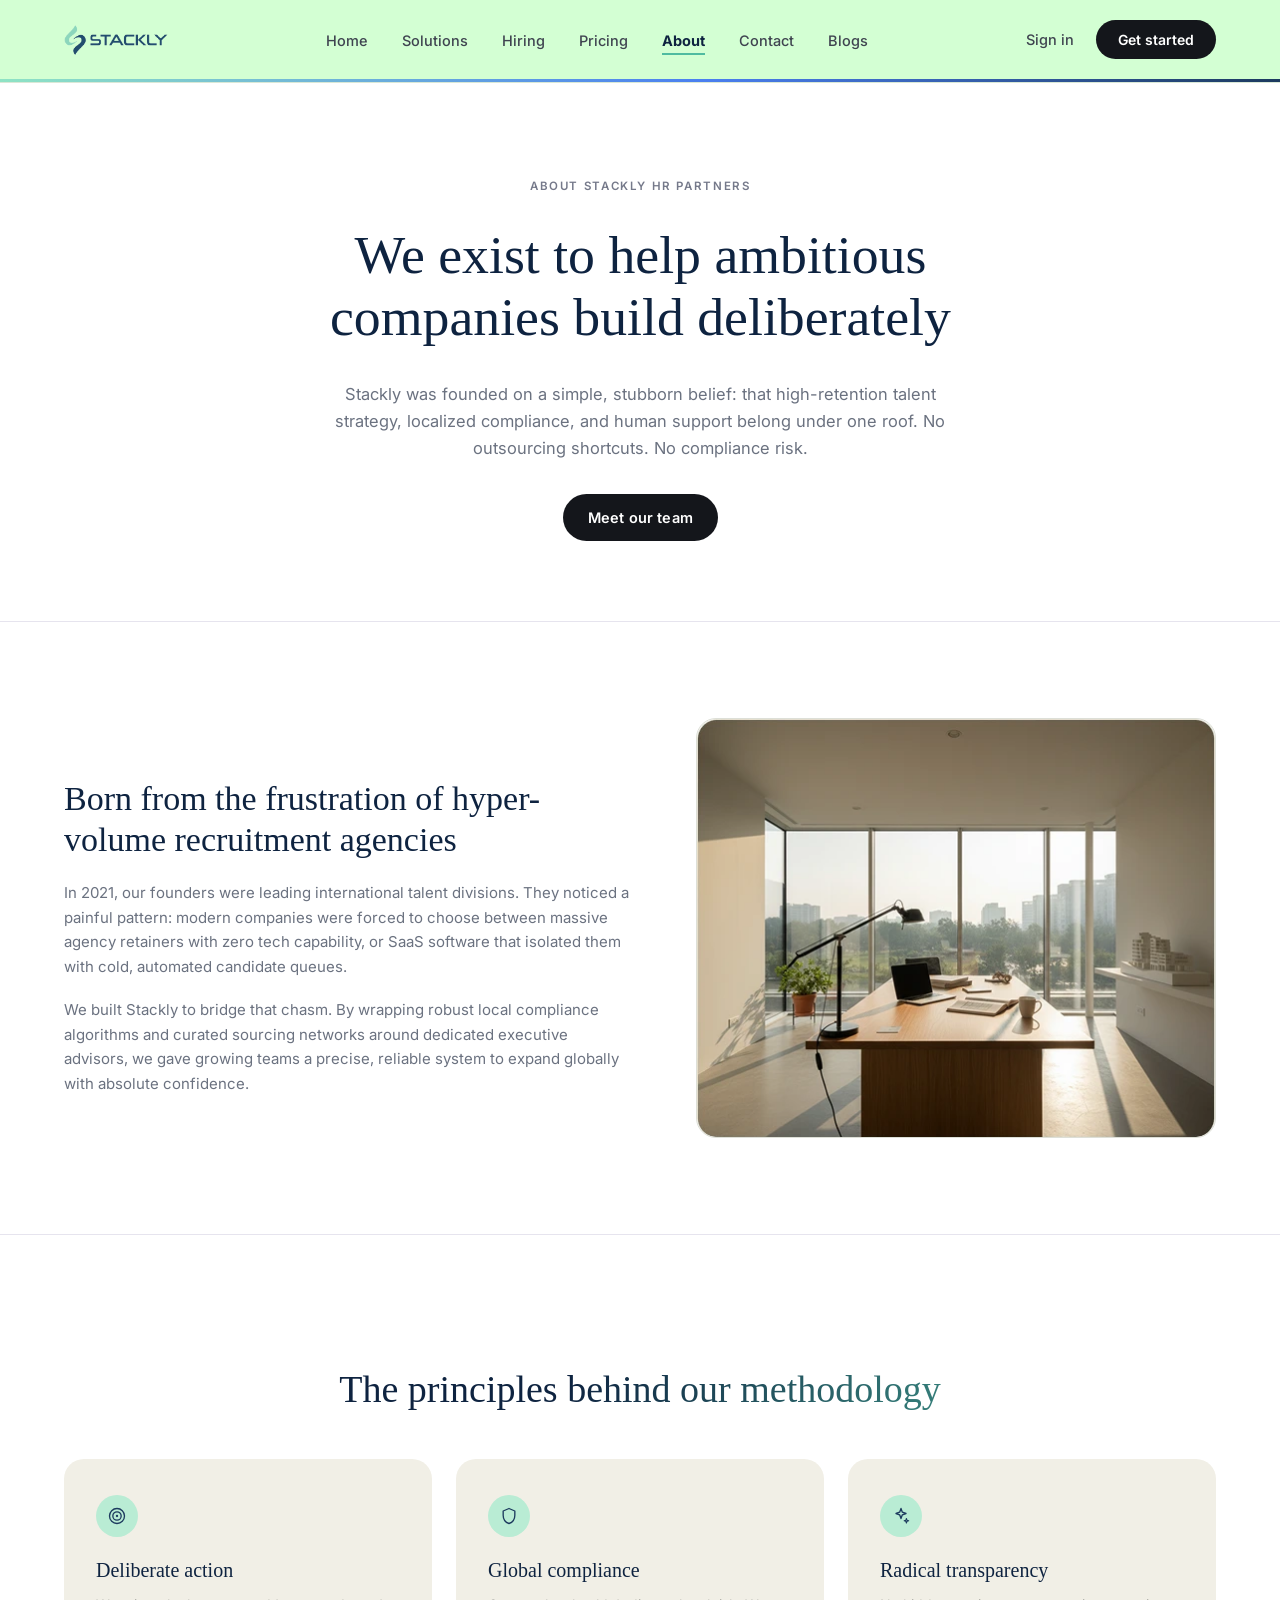
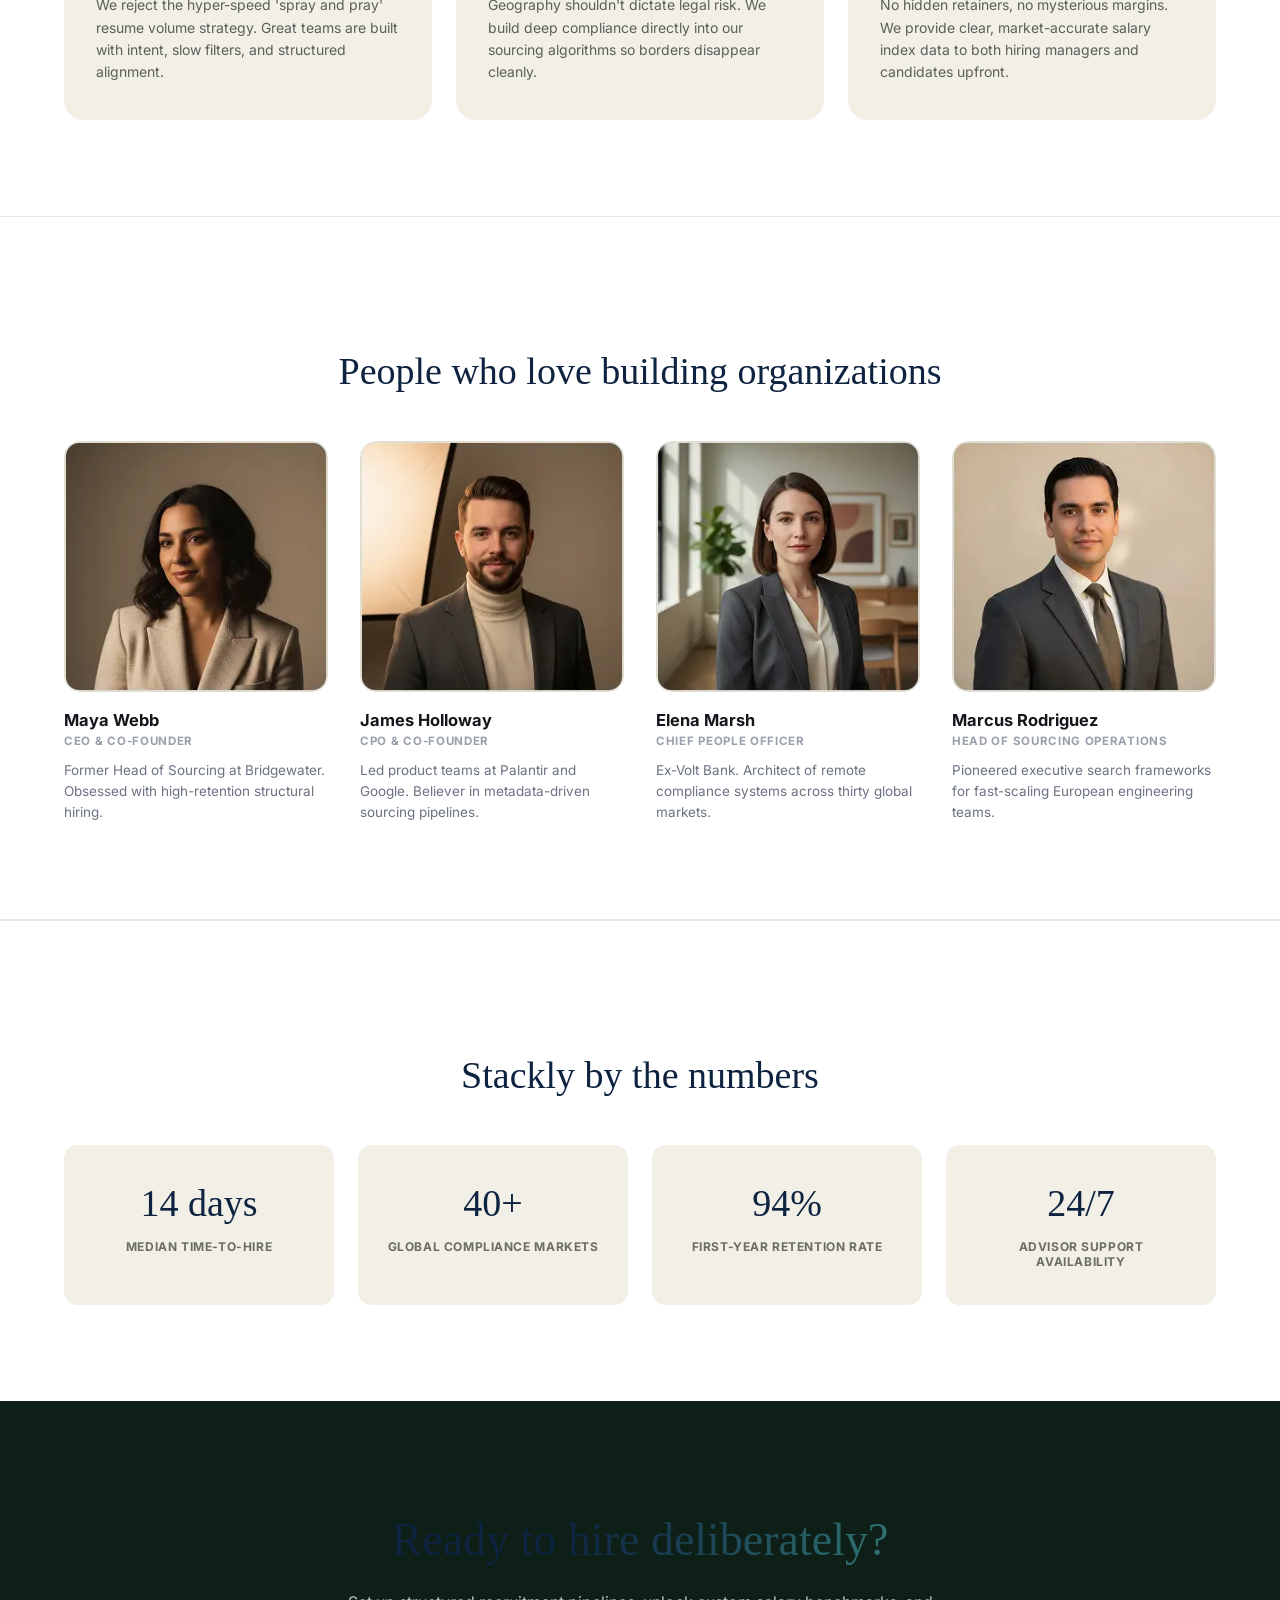
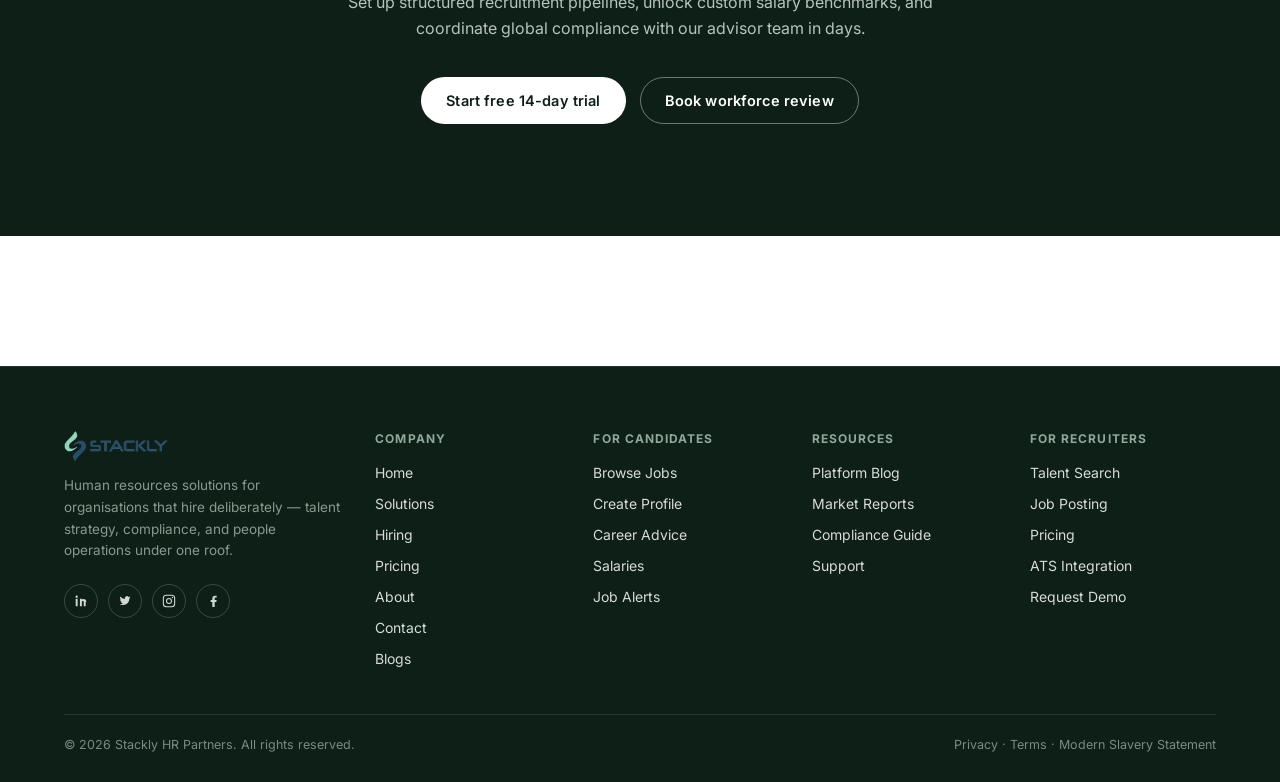
==== commit 173936ce: "bugs" ====
--- a/about.html
+++ b/about.html
@@ -229,38 +229,6 @@
       </div>
 
       <div class="footer-col">
-        <h4>For recruiters</h4>
-        <ul>
-          <li><a href="404.html">Talent Search</a></li>
-          <li><a href="404.html">Job Posting</a></li>
-          <li><a href="404.html">Pricing</a></li>
-          <li><a href="404.html">ATS Integration</a></li>
-          <li><a href="404.html">Request Demo</a></li>
-        </ul>
-      </div>
-
-      <div class="footer-col">
-        <h4>For candidates</h4>
-        <ul>
-          <li><a href="404.html">Browse Jobs</a></li>
-          <li><a href="404.html">Create Profile</a></li>
-          <li><a href="404.html">Career Advice</a></li>
-          <li><a href="404.html">Salaries</a></li>
-          <li><a href="404.html">Job Alerts</a></li>
-        </ul>
-      </div>
-
-      <div class="footer-col">
-        <h4>Resources</h4>
-        <ul>
-          <li><a href="404.html">Platform Blog</a></li>
-          <li><a href="404.html">Market Reports</a></li>
-          <li><a href="404.html">Compliance Guide</a></li>
-          <li><a href="404.html">Support</a></li>
-        </ul>
-      </div>
-
-      <div class="footer-col">
         <h4>Company</h4>
         <ul>
           <li><a href="index.html">Home</a></li>
@@ -272,6 +240,38 @@
           <li><a href="blogs.html">Blogs</a></li>
         </ul>
       </div>
+
+      <div class="footer-col">
+        <h4>For candidates</h4>
+        <ul>
+          <li><a href="404.html">Browse Jobs</a></li>
+          <li><a href="404.html">Create Profile</a></li>
+          <li><a href="404.html">Career Advice</a></li>
+          <li><a href="404.html">Salaries</a></li>
+          <li><a href="404.html">Job Alerts</a></li>
+        </ul>
+      </div>
+
+      <div class="footer-col">
+        <h4>Resources</h4>
+        <ul>
+          <li><a href="404.html">Platform Blog</a></li>
+          <li><a href="404.html">Market Reports</a></li>
+          <li><a href="404.html">Compliance Guide</a></li>
+          <li><a href="404.html">Support</a></li>
+        </ul>
+      </div>
+
+      <div class="footer-col">
+        <h4>For recruiters</h4>
+        <ul>
+          <li><a href="404.html">Talent Search</a></li>
+          <li><a href="404.html">Job Posting</a></li>
+          <li><a href="404.html">Pricing</a></li>
+          <li><a href="404.html">ATS Integration</a></li>
+          <li><a href="404.html">Request Demo</a></li>
+        </ul>
+      </div>
     </div>
 
     <div class="footer-bottom">
--- a/styles.css
+++ b/styles.css
@@ -21,6 +21,8 @@
 *{ box-sizing: border-box; margin:0; padding:0; }
 
 html{ scroll-behavior: smooth; }
+html.mobile-menu-open,
+body.mobile-menu-open{ overflow: hidden; }
 
 body{
     font-family: 'Inter', sans-serif;
@@ -1034,8 +1036,139 @@
   .reveal-stagger.in > *:nth-child(6){ transition-delay: .33s; }
   .reveal-stagger.in > *:nth-child(n+7){ transition-delay: .38s; }
 
+  .text-effect{
+    opacity: 0;
+    transition: opacity .7s cubic-bezier(.22,.61,.36,1), transform .7s cubic-bezier(.22,.61,.36,1), filter .7s cubic-bezier(.22,.61,.36,1);
+  }
+  .text-effect.in{ opacity: 1; transform: translate3d(0,0,0); filter: none; }
+  .text-effect-fade.in{ animation: textFadeInOut 1.2s ease both; }
+  .text-effect-slide-left{ transform: translate3d(-28px,0,0); }
+  .text-effect-slide-right{ transform: translate3d(28px,0,0); }
+  .text-effect-slide-up{ transform: translate3d(0,22px,0); }
+  .text-effect-zoom{ transform: scale(.94); }
+  .text-effect-blur{ transform: translate3d(0,12px,0); filter: blur(7px); }
+  .text-effect-typewriter{ clip-path: inset(0 100% 0 0); white-space: nowrap; }
+  .text-effect-typewriter.in{ clip-path: inset(0 0 0 0); transition: clip-path 1s cubic-bezier(.77,0,.18,1), opacity .3s ease; }
+  .text-effect-gradient.in{
+    background: linear-gradient(110deg, var(--navy-deep) 20%, #4fbba0 45%, var(--navy-deep) 70%);
+    background-size: 220% auto;
+    background-clip: text;
+    -webkit-background-clip: text;
+    -webkit-text-fill-color: transparent;
+    animation: textGradient 2.2s ease both;
+  }
+  .text-effect-glow.in{ animation: textGlow 2.2s ease both; }
+  .text-effect-float.in{ animation: textFloat 2.8s ease-in-out 2 both; }
+  .text-effect-letter > span,
+  .text-effect-word > span{
+    display: inline-block;
+    opacity: 0;
+    transform: translateY(10px);
+    transition: opacity .5s ease, transform .5s cubic-bezier(.22,.61,.36,1);
+  }
+  .text-effect-letter.in > span,
+  .text-effect-word.in > span{ opacity: 1; transform: translateY(0); }
+  .text-effect-letter.in > span:nth-child(1), .text-effect-word.in > span:nth-child(1){ transition-delay: .02s; }
+  .text-effect-letter.in > span:nth-child(2), .text-effect-word.in > span:nth-child(2){ transition-delay: .05s; }
+  .text-effect-letter.in > span:nth-child(3), .text-effect-word.in > span:nth-child(3){ transition-delay: .08s; }
+  .text-effect-letter.in > span:nth-child(4), .text-effect-word.in > span:nth-child(4){ transition-delay: .11s; }
+  .text-effect-letter.in > span:nth-child(5), .text-effect-word.in > span:nth-child(5){ transition-delay: .14s; }
+  .text-effect-letter.in > span:nth-child(n+6), .text-effect-word.in > span:nth-child(n+6){ transition-delay: .17s; }
+
+  @keyframes textFadeInOut{
+    0%, 100%{ opacity: .35; }
+    45%, 70%{ opacity: 1; }
+  }
+  @keyframes textGradient{ from{ background-position: 100% center; } to{ background-position: 0 center; } }
+  @keyframes textGlow{
+    0%, 100%{ text-shadow: 0 0 0 rgba(79,187,160,0); }
+    50%{ text-shadow: 0 0 16px rgba(79,187,160,.24); }
+  }
+  @keyframes textFloat{
+    0%, 100%{ transform: translateY(0); }
+    50%{ transform: translateY(-5px); }
+  }
+
+  .hero-sequence-heading,
+  .hero-sequence-highlight,
+  .hero-sequence-description,
+  .hero-sequence-actions{
+    opacity: 0;
+    will-change: opacity, transform;
+  }
+  .hero-sequence-heading{
+    transform: translate3d(0, 22px, 0);
+    transition: opacity .7s cubic-bezier(.22,.61,.36,1), transform .7s cubic-bezier(.22,.61,.36,1);
+  }
+  .hero-sequence-highlight{
+    transform: translate3d(0, 10px, 0);
+    transition: opacity .5s cubic-bezier(.22,.61,.36,1), transform .5s cubic-bezier(.22,.61,.36,1);
+    transition-delay: .72s;
+  }
+  .hero-sequence-highlight > span{
+    display: inline-block;
+    opacity: 0;
+    transform: translateY(8px);
+    transition: opacity .42s ease, transform .42s cubic-bezier(.22,.61,.36,1);
+  }
+  .hero-sequence-highlight.in > span{ opacity: 1; transform: translateY(0); }
+  .hero-sequence-highlight.in > span:nth-child(1){ transition-delay: .74s; }
+  .hero-sequence-highlight.in > span:nth-child(2){ transition-delay: .79s; }
+  .hero-sequence-highlight.in > span:nth-child(3){ transition-delay: .84s; }
+  .hero-sequence-highlight.in > span:nth-child(4){ transition-delay: .89s; }
+  .hero-sequence-highlight.in > span:nth-child(5){ transition-delay: .94s; }
+  .hero-sequence-highlight.in > span:nth-child(n+6){ transition-delay: .98s; }
+  .hero-sequence-description{
+    transform: translate3d(0, 14px, 0);
+    transition: opacity .6s cubic-bezier(.22,.61,.36,1), transform .6s cubic-bezier(.22,.61,.36,1);
+    transition-delay: 1s;
+  }
+  .hero-sequence-actions{
+    transform: translate3d(0, 14px, 0);
+    transition: opacity .6s cubic-bezier(.22,.61,.36,1), transform .6s cubic-bezier(.22,.61,.36,1);
+    transition-delay: 1.22s;
+  }
+  .hero-sequence-actions > *{
+    opacity: 0;
+    transform: translate3d(0, 10px, 0);
+    transition: opacity .5s ease, transform .5s cubic-bezier(.22,.61,.36,1);
+    transition-delay: 1.22s;
+  }
+  .hero-sequence-actions.in > *{ opacity: 1; transform: translate3d(0,0,0); }
+  .hero-sequence-actions.in > *:nth-child(2){ transition-delay: 1.32s; }
+  .hero-sequence-heading.in,
+  .hero-sequence-highlight.in,
+  .hero-sequence-description.in,
+  .hero-sequence-actions.in{ opacity: 1; transform: translate3d(0,0,0); }
+  .hero-sequence-highlight.in{ animation: heroHighlightFloat 4s ease-in-out 1.8s 2; }
+
+  @keyframes heroHighlightFloat{
+    0%, 100%{ transform: translate3d(0,0,0); }
+    50%{ transform: translate3d(0,-3px,0); }
+  }
+
 @media (prefers-reduced-motion: reduce){
     *{ animation: none !important; transition: none !important; }
+    .text-effect, .text-effect.in,
+    .text-effect-letter > span, .text-effect-word > span{
+      opacity: 1;
+      transform: none;
+      filter: none;
+      clip-path: none;
+      background: none;
+      -webkit-text-fill-color: currentColor;
+    }
+    .hero-sequence-heading,
+    .hero-sequence-highlight,
+    .hero-sequence-description,
+    .hero-sequence-actions,
+    .hero-sequence-actions > *,
+    .hero-sequence-highlight > span{
+      opacity: 1;
+      transform: none;
+      transition: none;
+      animation: none;
+    }
   }
 
 /* ---------- Card hover effects ---------- */
@@ -1290,6 +1423,11 @@
     .footer-top{ grid-template-columns: 1fr; }
     .ind-grid{ grid-template-columns: 1fr; }
     .ind-card-tall{ grid-column: 1; }
+  .operating-rhythm, .market-intelligence{ padding: 80px 0; }
+  .or-track{ grid-template-columns: 1fr; gap: 32px; }
+  .mi-metrics{ gap: 12px; }
+  .mi-metrics strong{ font-size: 21px; }
+  .mi-panel{ padding: 24px 18px; }
   }
 
 .sol-hero .hero-media .frame{
@@ -1529,6 +1667,49 @@
     color: var(--gray);
   }
 
+/* ---------- Operating rhythm ---------- */
+  .operating-rhythm{
+    background: var(--navy-deep);
+    color: #fff;
+    padding: 104px 0;
+  }
+.or-head{ display: flex; justify-content: space-between; align-items: flex-end; gap: 48px; margin-bottom: 64px; }
+.or-head .eyebrow{ color: #9bb8ad; }
+.or-head h2{ max-width: 500px; font-weight: 400; font-size: clamp(30px, 3.4vw, 44px); line-height: 1.12; }
+.or-head p{ max-width: 340px; color: #b8c6c1; font-size: 15px; line-height: 1.65; }
+.or-track{ display: grid; grid-template-columns: repeat(4, 1fr); gap: 24px; }
+.or-step{ position: relative; border-top: 1px solid rgba(255,255,255,.26); padding-top: 22px; }
+.or-step:not(:last-child)::after{ content: ''; position: absolute; top: -1px; right: -24px; width: 24px; border-top: 1px solid rgba(79,187,160,.65); }
+.or-step-num{ color: #7ed0ba; font-size: 11px; letter-spacing: .12em; font-weight: 700; }
+.or-node{ width: 9px; height: 9px; border-radius: 50%; background: #7ed0ba; position: absolute; top: -5px; left: 0; box-shadow: 0 0 0 5px rgba(79,187,160,.12); }
+.or-step h3{ font-size: 22px; font-weight: 500; margin: 24px 0 10px; }
+.or-step p{ color: #b8c6c1; font-size: 14px; line-height: 1.6; max-width: 220px; }
+
+/* ---------- Market intelligence ---------- */
+  .market-intelligence{ padding: 112px 0; background: #fbfaf6; }
+.mi-grid{ display: grid; grid-template-columns: minmax(0, .9fr) minmax(380px, 1.1fr); align-items: center; gap: 88px; }
+.mi-content h2{ font-size: clamp(30px, 3.4vw, 44px); font-weight: 400; color: var(--navy-deep); line-height: 1.12; margin: 8px 0 18px; }
+.mi-content > p{ max-width: 470px; color: var(--gray); font-size: 15.5px; line-height: 1.7; }
+.mi-metrics{ display: grid; grid-template-columns: repeat(3, 1fr); gap: 18px; margin-top: 42px; padding-top: 24px; border-top: 1px solid var(--line); }
+.mi-metrics div{ display: flex; flex-direction: column; gap: 6px; }
+.mi-metrics strong{ font-family: Georgia, 'Times New Roman', Times, serif; color: var(--navy-deep); font-size: 25px; font-weight: 400; }
+.mi-metrics span{ color: var(--gray-light); font-size: 11px; line-height: 1.35; }
+.mi-panel{ background: #fff; border: 1px solid #dddfd7; border-radius: 16px; padding: 32px; box-shadow: 0 24px 55px rgba(14,35,64,.09); }
+.mi-panel-top, .mi-panel-foot, .mi-axis{ display: flex; justify-content: space-between; align-items: center; }
+.mi-panel-top{ color: var(--gray-light); font-size: 11px; text-transform: uppercase; letter-spacing: .12em; font-weight: 700; }
+.mi-live{ color: #2e9b7d; }
+.mi-panel-title{ color: var(--navy-deep); font-size: 21px; font-weight: 600; margin: 40px 0 28px; }
+.mi-range{ display: flex; align-items: center; gap: 14px; color: var(--gray); font-size: 13px; }
+.mi-range > div{ height: 6px; flex: 1; position: relative; border-radius: 999px; background: #e5eee9; }
+.mi-range i{ position: absolute; inset: 0 26% 0 18%; border-radius: inherit; background: #78cbb4; }
+.mi-range b{ position: absolute; left: 57%; top: 50%; width: 13px; height: 13px; border: 3px solid #fff; border-radius: 50%; background: #1c3a5e; transform: translate(-50%, -50%); box-shadow: 0 0 0 1px #1c3a5e; }
+.mi-panel-foot{ margin-top: 26px; padding-top: 20px; border-top: 1px solid var(--line); color: var(--gray-light); font-size: 12px; }
+.mi-panel-foot strong{ color: var(--navy-deep); font-size: 18px; }
+.mi-bars{ display: flex; align-items: flex-end; gap: 10px; height: 100px; margin-top: 30px; padding: 0 8px; border-bottom: 1px solid var(--line); }
+.mi-bars span{ flex: 1; min-width: 12px; background: #b8e5d7; border-radius: 4px 4px 0 0; }
+.mi-bars span:nth-child(4), .mi-bars span:nth-child(6){ background: #4fbba0; }
+.mi-axis{ color: var(--gray-light); font-size: 10px; margin-top: 9px; padding: 0 8px; }
+
 /* Solutions page CTA card uses a full border instead of top-only hairline */
   .sol-wr .wr-card{
     border: 1px solid #dddfd7;
@@ -1546,6 +1727,10 @@
     .cp-preview{ padding: 32px 24px; min-height: 0; }
     .dd-grid{ grid-template-columns: 1fr; }
     .wcu-grid{ grid-template-columns: 1fr; }
+    .or-head{ flex-direction: column; align-items: flex-start; gap: 20px; }
+    .or-track{ grid-template-columns: 1fr 1fr; row-gap: 42px; }
+    .or-step:not(:last-child)::after{ display: none; }
+    .mi-grid{ grid-template-columns: 1fr; gap: 48px; }
     .hiw-grid{ grid-template-columns: 1fr; }
     .hiw-media img{ height: 280px; }
     .hiw-content{ padding: 48px 24px; max-width: none; }
@@ -2646,6 +2831,7 @@
   }
 
 .pill-option{
+  font-family: 'Inter', sans-serif;
     font-size: 13.5px;
     font-weight: 500;
     padding: 9px 18px;
@@ -2655,6 +2841,8 @@
     color: var(--gray);
     cursor: pointer;
   }
+
+.pill-option:hover{ border-color: var(--mint-deep); }
 
 .pill-option.active{
     background: var(--ink);
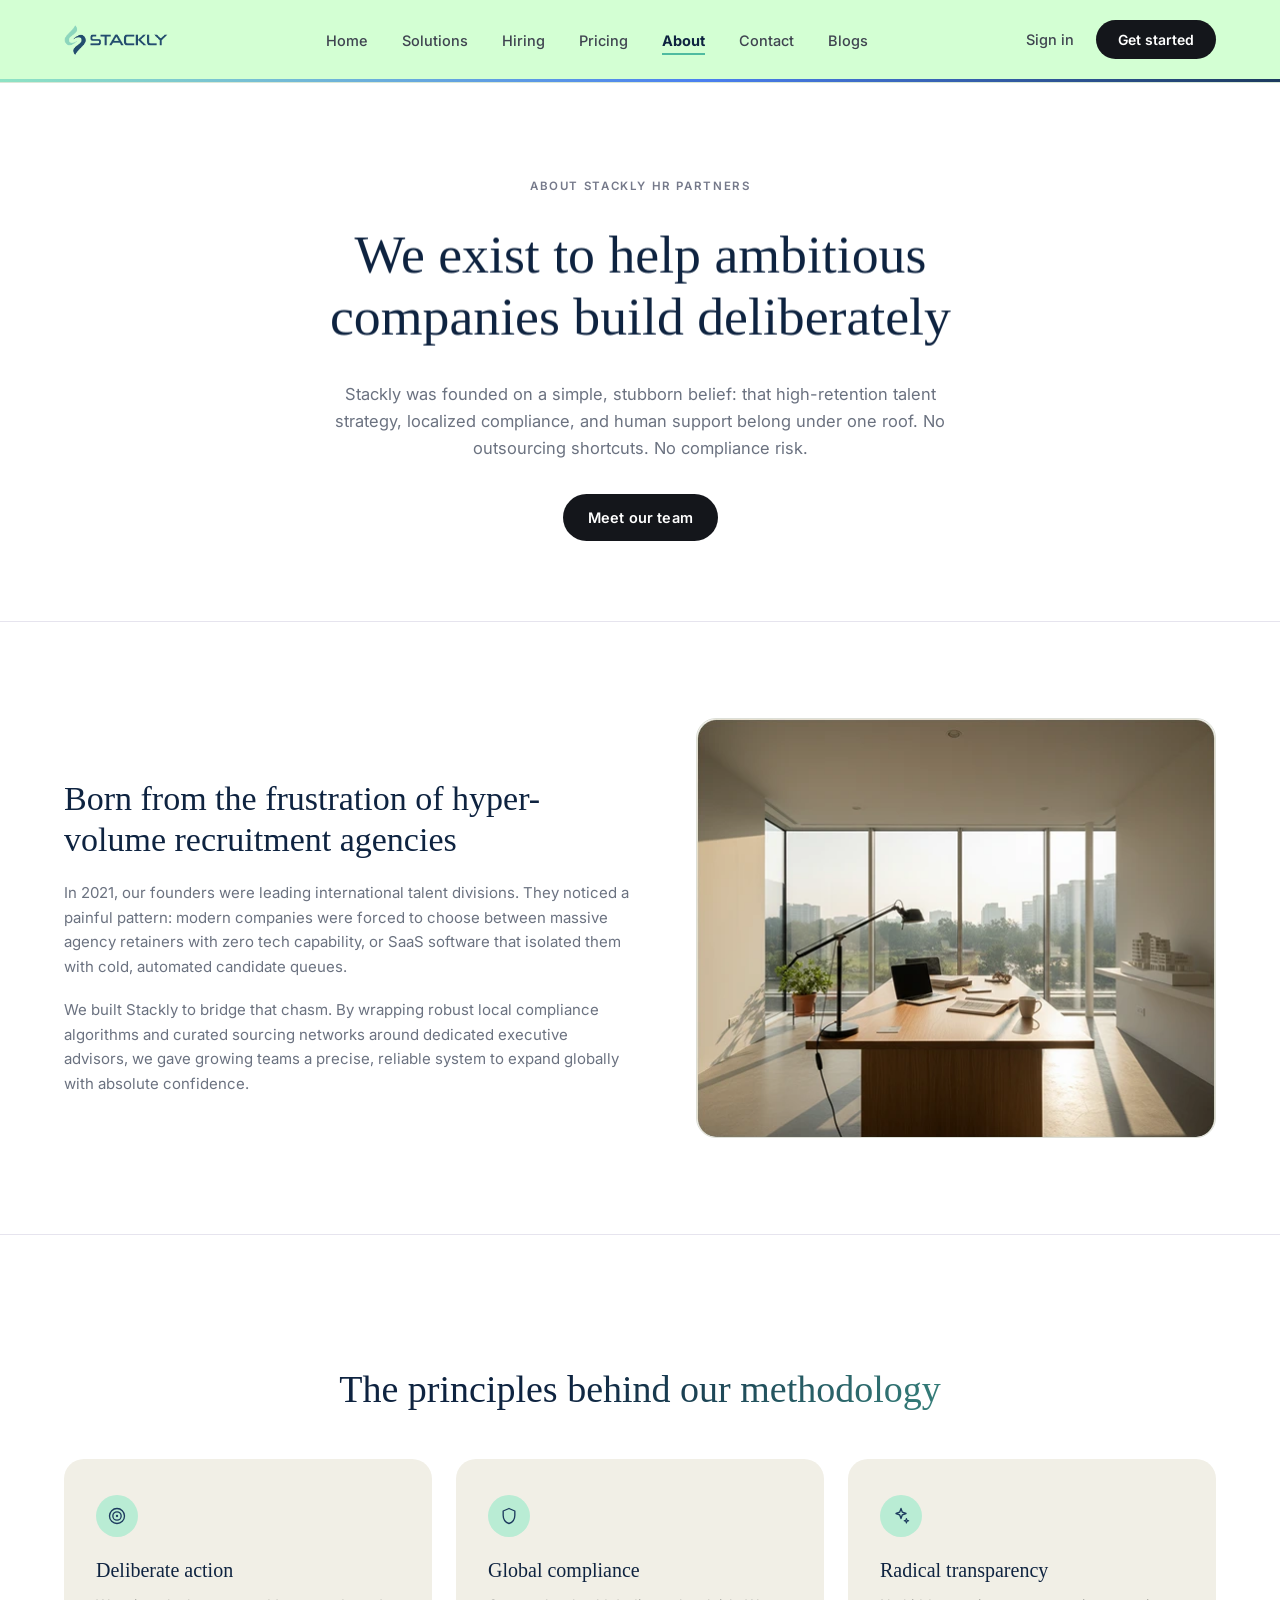
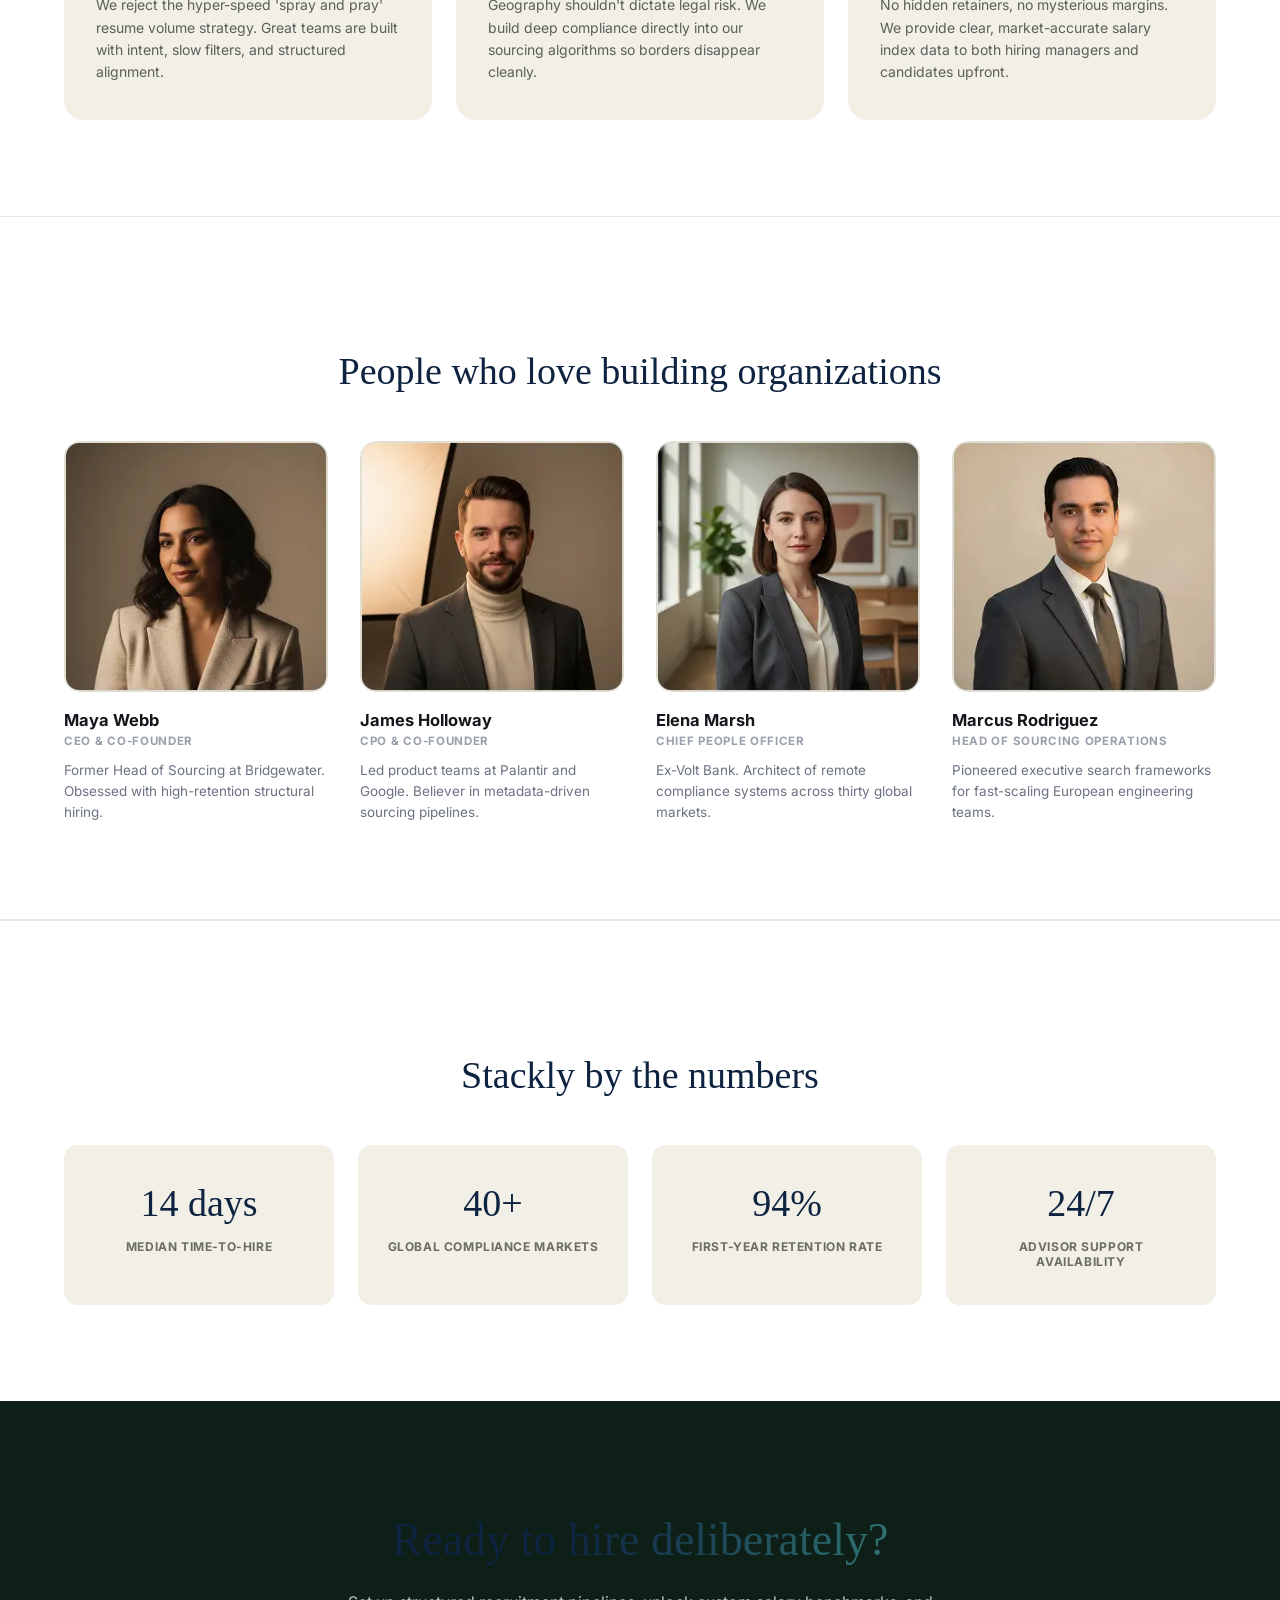
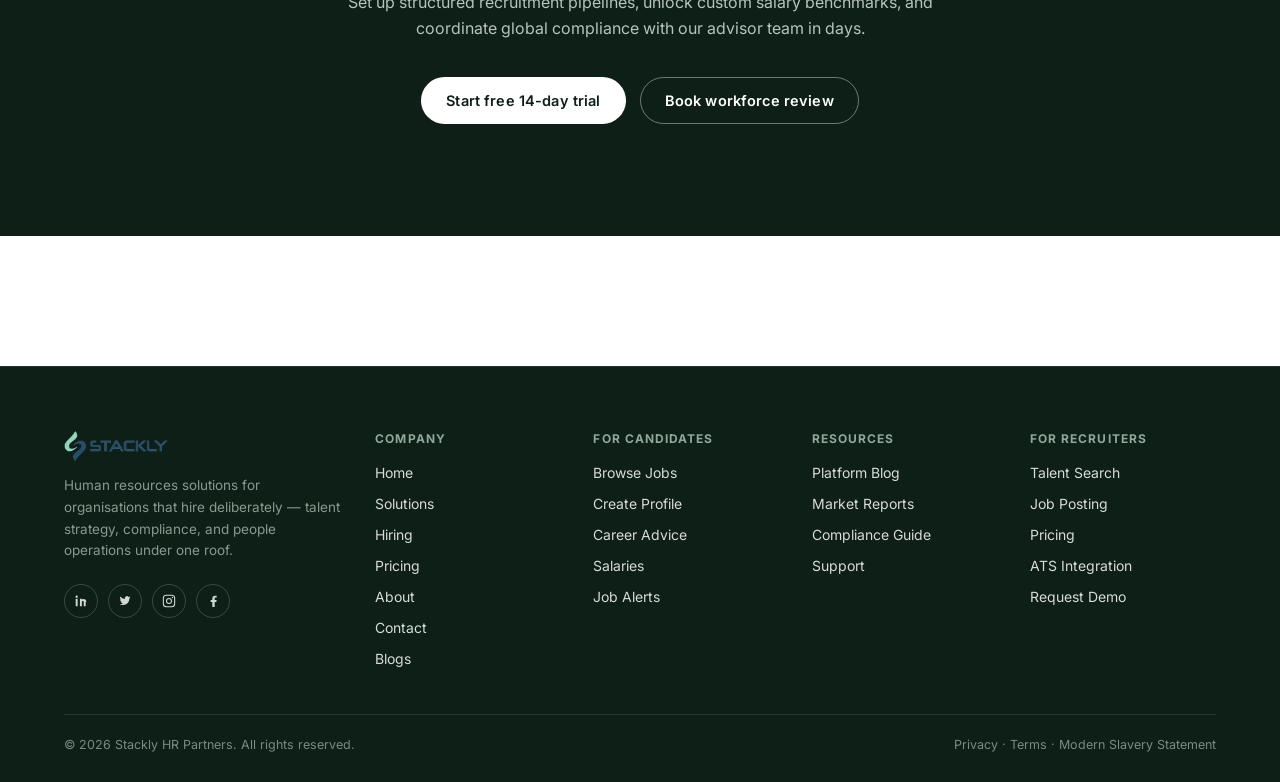
==== commit 119b6543: "bugs" ====
--- a/about.html
+++ b/about.html
@@ -276,7 +276,7 @@
 
     <div class="footer-bottom">
       <span>© 2026 Stackly HR Partners. All rights reserved.</span>
-      <span>Privacy &middot; Terms &middot; Modern Slavery Statement</span>
+      <span><a href="404.html">Privacy</a> &middot; Terms &middot; Modern Slavery Statement</span>
     </div>
   </div>
 </footer>
--- a/styles.css
+++ b/styles.css
@@ -1011,7 +1011,7 @@
     transition: opacity .7s ease, transform .7s ease;
   }
 
-.reveal.in{ opacity: 1; transform: translateY(0); }
+.reveal.in{ opacity: 1; transform: translateY(0);  }
 
 /* Text-specific reveal (headings, eyebrows, paragraphs) — slightly quicker, subtler rise */
   .reveal-text{
@@ -3333,6 +3333,17 @@
     max-width: 320px;
   }
 
+.faqs-intro-image{
+    width: 100%;
+    max-width: 320px;
+    aspect-ratio: 4 / 3;
+    object-fit: cover;
+    display: block;
+    margin-top: 28px;
+    border-radius: 14px;
+    box-shadow: 0 18px 34px rgba(14,35,64,0.12);
+  }
+
 .faq-list{
     display: flex;
     flex-direction: column;
@@ -3549,6 +3560,8 @@
     font-weight: 600;
   }
 
+.category-hidden{ display: none !important; }
+
 .blog-search{
     display: flex;
     align-items: center;
@@ -3685,6 +3698,9 @@
     display: flex;
     flex-direction: column;
     gap: 24px;
+  position: sticky;
+  top: 112px;
+  align-self: start;
   }
 
 .filter-label{
@@ -3826,6 +3842,7 @@
 @media (max-width: 900px){
     .blog-main-grid{ grid-template-columns: 1fr; }
     .posts-grid{ grid-template-columns: 1fr; }
+  .blog-sidebar{ position: static; }
   }
 
 /* ---------- Newsletter banner ---------- */
@@ -3850,6 +3867,13 @@
     font-size: clamp(26px, 2.8vw, 32px);
     color: #fff;
     margin-bottom: 14px;
+  }
+
+.nb-content h2.text-effect-gradient.in{
+    background: none;
+    -webkit-text-fill-color: #7b5757;
+    color: #fff;
+    animation: none;
   }
 
 .nb-content p{
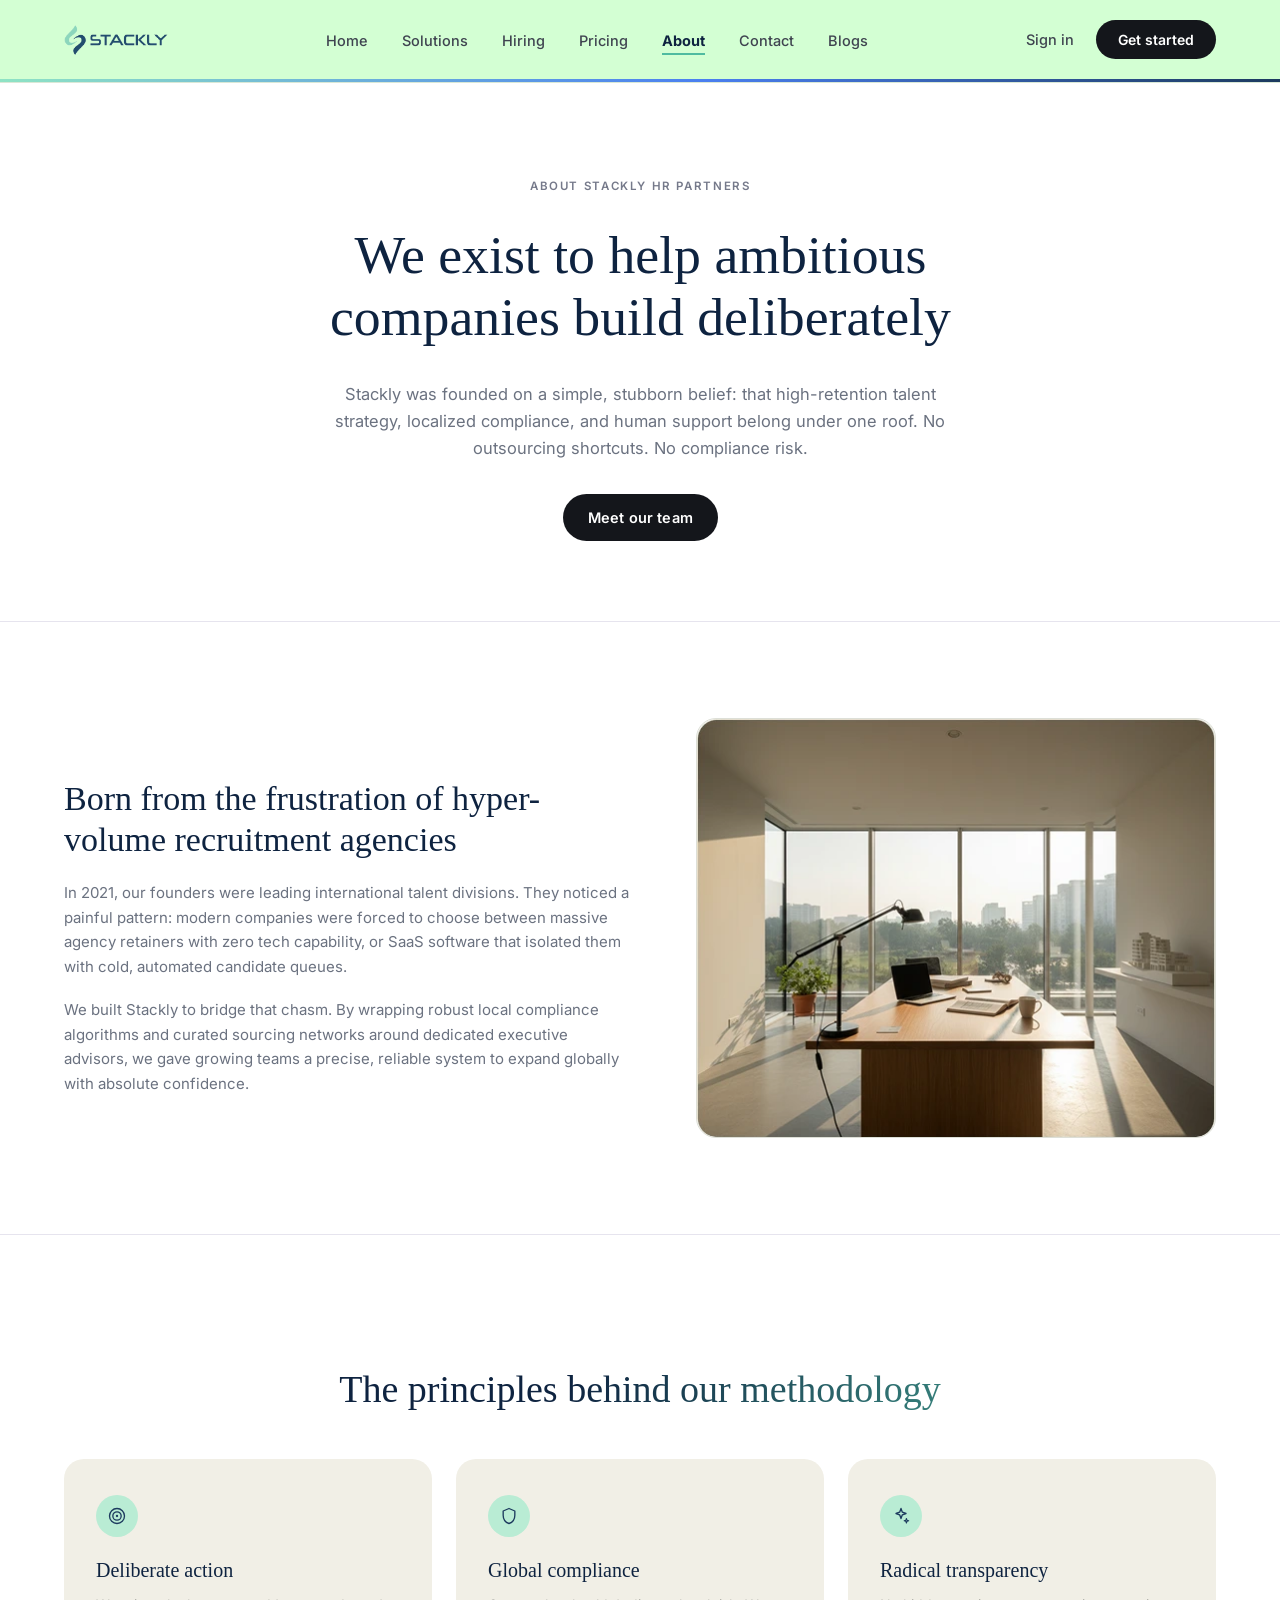
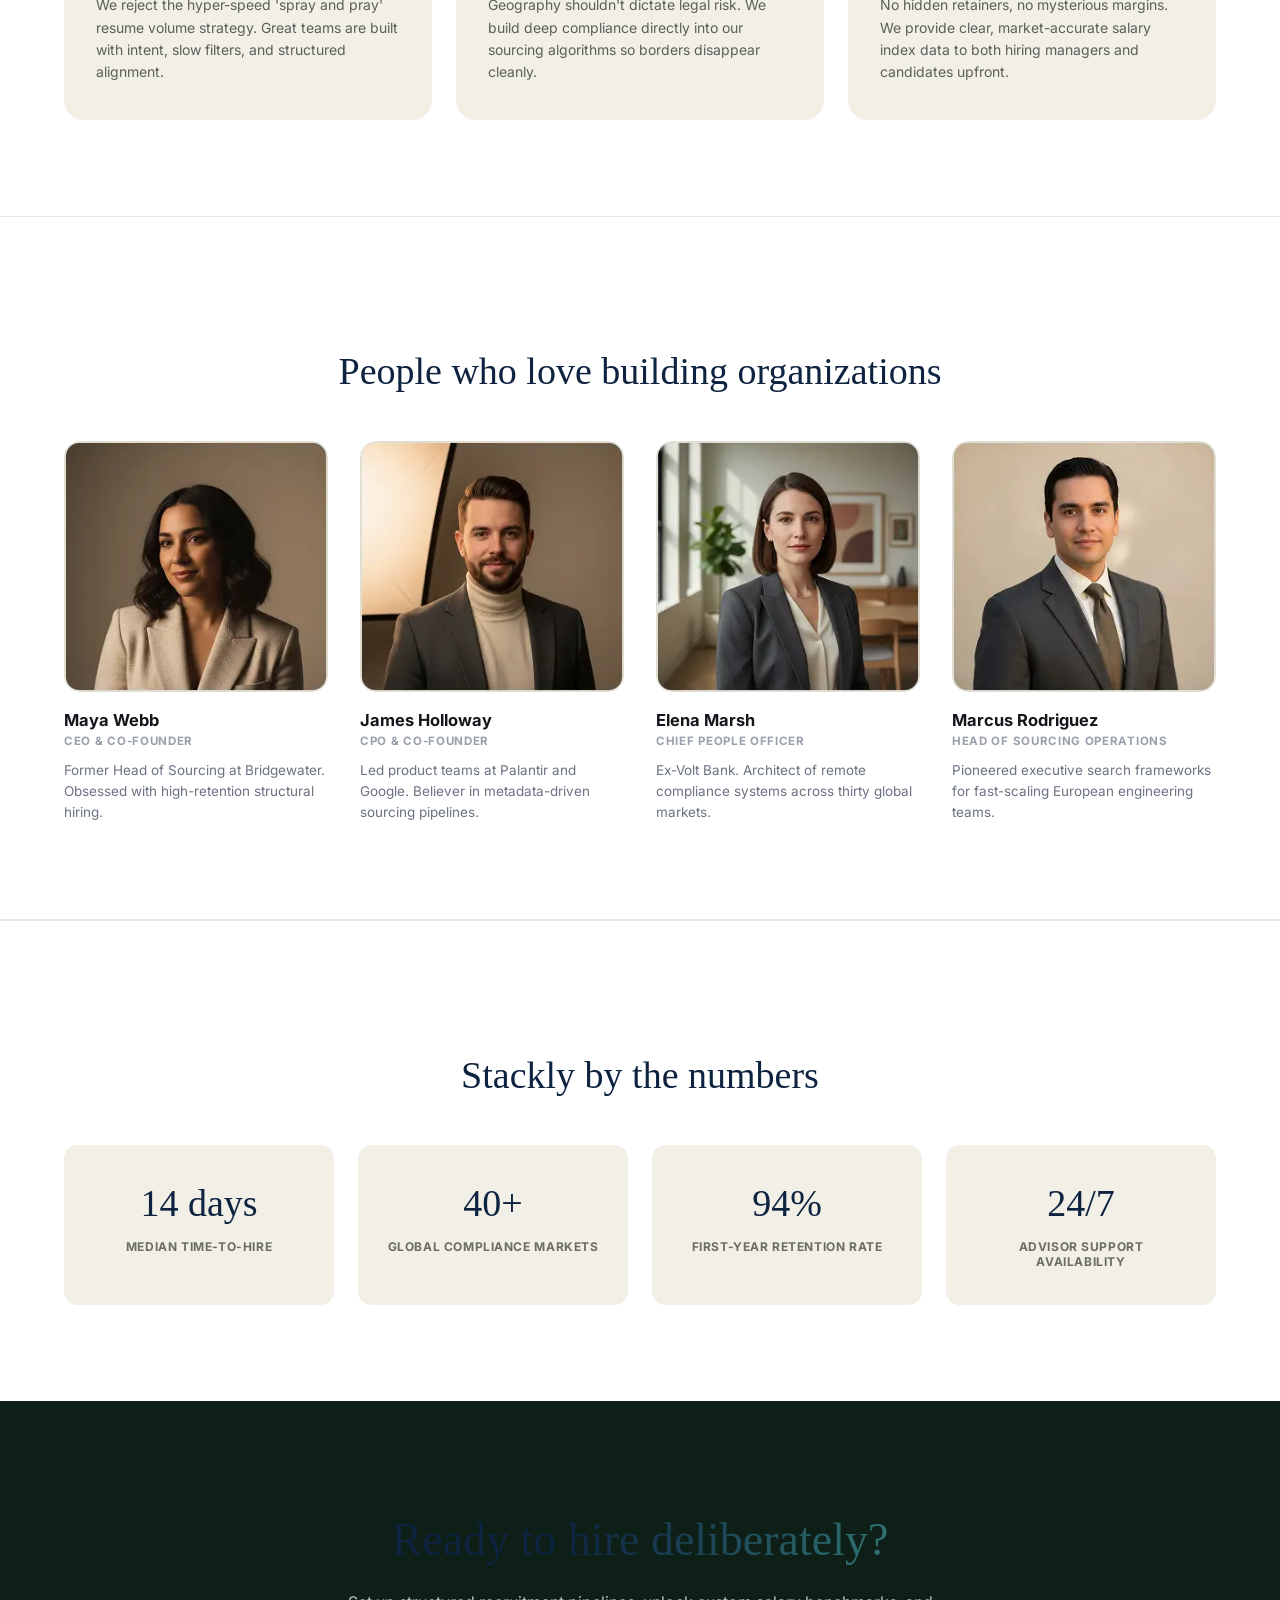
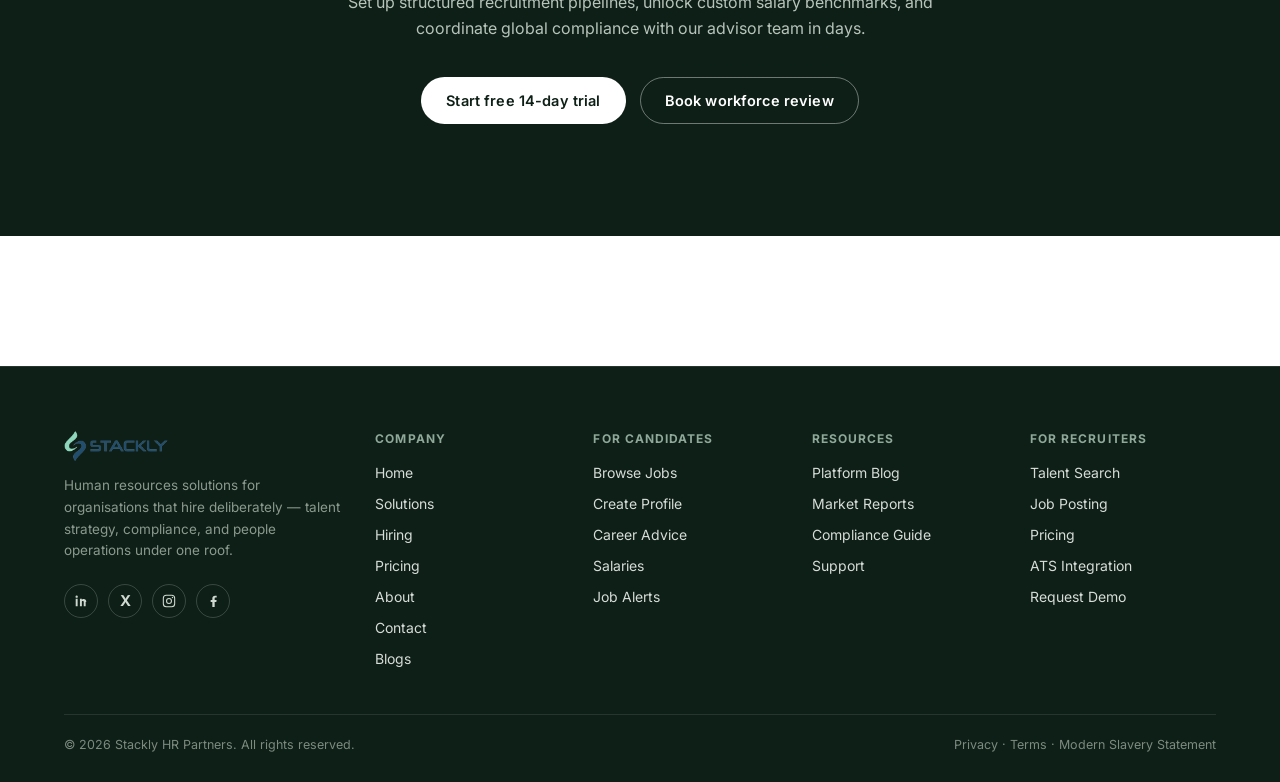
==== commit 9fe03cc0: "bugs" ====
--- a/about.html
+++ b/about.html
@@ -216,7 +216,7 @@
           <a href="404.html" aria-label="LinkedIn">
             <svg width="16" height="16" viewBox="0 0 24 24" fill="none" xmlns="http://www.w3.org/2000/svg"><path d="M6.94 8.5H4.06V20H6.94V8.5ZM5.5 7.25A1.75 1.75 0 1 0 5.5 3.75a1.75 1.75 0 0 0 0 3.5ZM20 13.5c0-3-1.6-4.5-3.9-4.5-1.5 0-2.4.75-2.8 1.4V8.5H10.4V20h2.9v-6.1c0-.9.2-1.8 1.4-1.8 1.2 0 1.4.9 1.4 1.9V20H19V13.5h1Z" fill="currentColor"/></svg>
           </a>
-          <a href="404.html" aria-label="Twitter">
+          <a href="404.html" aria-label="X">
             <svg width="16" height="16" viewBox="0 0 24 24" fill="none" xmlns="http://www.w3.org/2000/svg"><path d="M20 6.3c-.6.3-1.2.5-1.9.6.7-.4 1.2-1 1.4-1.8-.6.4-1.4.7-2.1.8a3.3 3.3 0 0 0-5.7 3 9.4 9.4 0 0 1-6.8-3.5 3.3 3.3 0 0 0 1 4.4c-.5 0-1-.2-1.5-.4v.1c0 1.6 1.2 3 2.7 3.3-.5.1-1 .2-1.5.1.4 1.4 1.7 2.3 3.2 2.4A6.6 6.6 0 0 1 4 16.6a9.3 9.3 0 0 0 5.1 1.5c6.1 0 9.4-5 9.4-9.4v-.4c.6-.5 1.2-1.1 1.5-1.9Z" fill="currentColor"/></svg>
           </a>
           <a href="404.html" aria-label="Instagram">
--- a/styles.css
+++ b/styles.css
@@ -18,6 +18,78 @@
     --radius: 18px;
   }
 
+@media (max-width: 900px){
+  #solutions .tabs-panel{
+    gap: 10px;
+    border: 0;
+    border-radius: 0;
+    overflow: visible;
+    background: transparent;
+  }
+
+  #solutions .tab-col{
+    overflow: hidden;
+    border: 1px solid var(--line);
+    border-radius: 14px;
+    background: #fff;
+    box-shadow: 0 8px 22px rgba(14,35,64,.05);
+    transition: border-color .25s ease, box-shadow .25s ease;
+  }
+
+  #solutions .tab-col.active{
+    border-color: var(--mint-deep);
+    box-shadow: 0 12px 28px rgba(14,35,64,.1);
+  }
+
+  #solutions .tab-rail{
+    min-height: 62px;
+    padding: 18px 20px;
+    gap: 12px;
+    background: #fbfaf6;
+  }
+
+  #solutions .tab-col.active .tab-rail{
+    background: #eef8f3;
+  }
+
+  #solutions .tab-number{
+    color: var(--mint-deep);
+    font-size: 15px;
+  }
+
+  #solutions .tab-label{
+    color: var(--navy-deep);
+    font-size: 14px;
+  }
+
+  #solutions .tab-content{
+    padding-left: 20px;
+    padding-right: 20px;
+  }
+
+  #solutions .tab-col.active .tab-content{
+    padding: 18px 20px 20px;
+  }
+
+  #solutions .tab-content h3{
+    font-size: 21px;
+    line-height: 1.25;
+    margin-bottom: 10px;
+  }
+
+  #solutions .tab-desc,
+  #solutions .tab-caption{
+    font-size: 13.5px;
+    line-height: 1.55;
+  }
+
+  #solutions .tab-image img{
+    height: 180px;
+    object-fit: cover;
+    border-radius: 10px;
+  }
+}
+
 *{ box-sizing: border-box; margin:0; padding:0; }
 
 html{ scroll-behavior: smooth; }
@@ -976,6 +1048,14 @@
 .footer-social a:hover{
     background: rgba(255,255,255,0.1);
     color: #fff;
+  }
+
+.footer-social a[aria-label="X"] svg{ display: none; }
+.footer-social a[aria-label="X"]::before{
+    content: 'X';
+    font-size: 15px;
+    font-weight: 700;
+    line-height: 1;
   }
 
 .footer-col h4{
@@ -1403,6 +1483,16 @@
     font-size: 15px;
     font-weight: 500;
     border-bottom: 1px solid #eef0ed;
+  }
+
+  .mobile-menu > a.active{
+    padding-left: 12px;
+    padding-right: 12px;
+    border-radius: 8px;
+    background: var(--ink);
+    border-bottom-color: var(--ink);
+    color: #fff;
+    font-weight: 700;
   }
 
   .mobile-menu-actions{
@@ -2824,6 +2914,28 @@
   .field select:focus,
   .field textarea:focus{ border-color: var(--mint-deep); }
 
+.field.has-error input,
+.field.has-error select,
+.field.has-error textarea,
+.pill-field.has-error .pill-group{
+    border-color: #c95d5d;
+  }
+
+.field-error{
+    display: block;
+    color: #b23b3b;
+    font-size: 12px;
+    line-height: 1.4;
+    margin-top: 7px;
+  }
+
+.form-success{
+    color: #2e8069;
+    font-size: 14px;
+    font-weight: 600;
+    margin-top: 18px;
+  }
+
 .pill-group{
     display: flex;
     flex-wrap: wrap;
@@ -3890,6 +4002,17 @@
     flex: 0 0 auto;
   }
 
+.nb-input-wrap{ position: relative; }
+.nb-error{
+    position: absolute;
+    left: 16px;
+    top: calc(100% + 6px);
+    color: #ffb0a8;
+    font-size: 12px;
+    white-space: nowrap;
+  }
+.nb-form input.has-error{ border-color: #ff8f85; }
+
 .nb-form input{
     width: 280px;
     padding: 13px 18px;
@@ -4076,6 +4199,57 @@
     object-fit: cover;
     border-radius: 16px;
     display: block;
+  }
+
+.loc-map{
+    overflow: hidden;
+    height: 220px;
+    margin-top: 18px;
+    border: 1px solid #dddfd7;
+    border-radius: 16px;
+    background: #e8ece8;
+    box-shadow: 0 16px 32px rgba(14,35,64,0.1);
+  }
+
+.loc-map iframe{
+    width: 100%;
+    height: 100%;
+    border: 0;
+    display: block;
+    filter: saturate(.8) contrast(.96);
+  }
+
+.contact-map-section{
+    background: #fff;
+    padding: 96px 0;
+  }
+
+.contact-map-grid{
+    display: grid;
+    grid-template-columns: minmax(0, .75fr) minmax(0, 1.25fr);
+    gap: 64px;
+    align-items: center;
+  }
+
+.contact-map-copy h2{
+    color: var(--navy-deep);
+    font-size: clamp(28px, 3vw, 38px);
+    font-weight: 400;
+    line-height: 1.15;
+    margin: 8px 0 16px;
+  }
+
+.contact-map-copy p{
+    max-width: 330px;
+    color: var(--gray);
+    font-size: 15px;
+    line-height: 1.65;
+    margin-bottom: 22px;
+  }
+
+.contact-map-section .loc-map{
+    height: 360px;
+    margin-top: 0;
   }
 
 .loc-content h2{
@@ -4181,6 +4355,9 @@
     .afc-btns{ flex-direction: column; align-items: center; }
     .sc-grid{ grid-template-columns: 1fr; gap: 40px; }
     .loc-grid{ grid-template-columns: 1fr; gap: 32px; }
+    .contact-map-grid{ grid-template-columns: 1fr; gap: 36px; }
+    .contact-map-section{ padding: 76px 0; }
+    .contact-map-section .loc-map{ height: 280px; }
     .sh-grid{ grid-template-columns: 1fr; }
     .rt-mock{ width: 100%; height: auto; }
     .rt-metrics{ gap: 18px; }
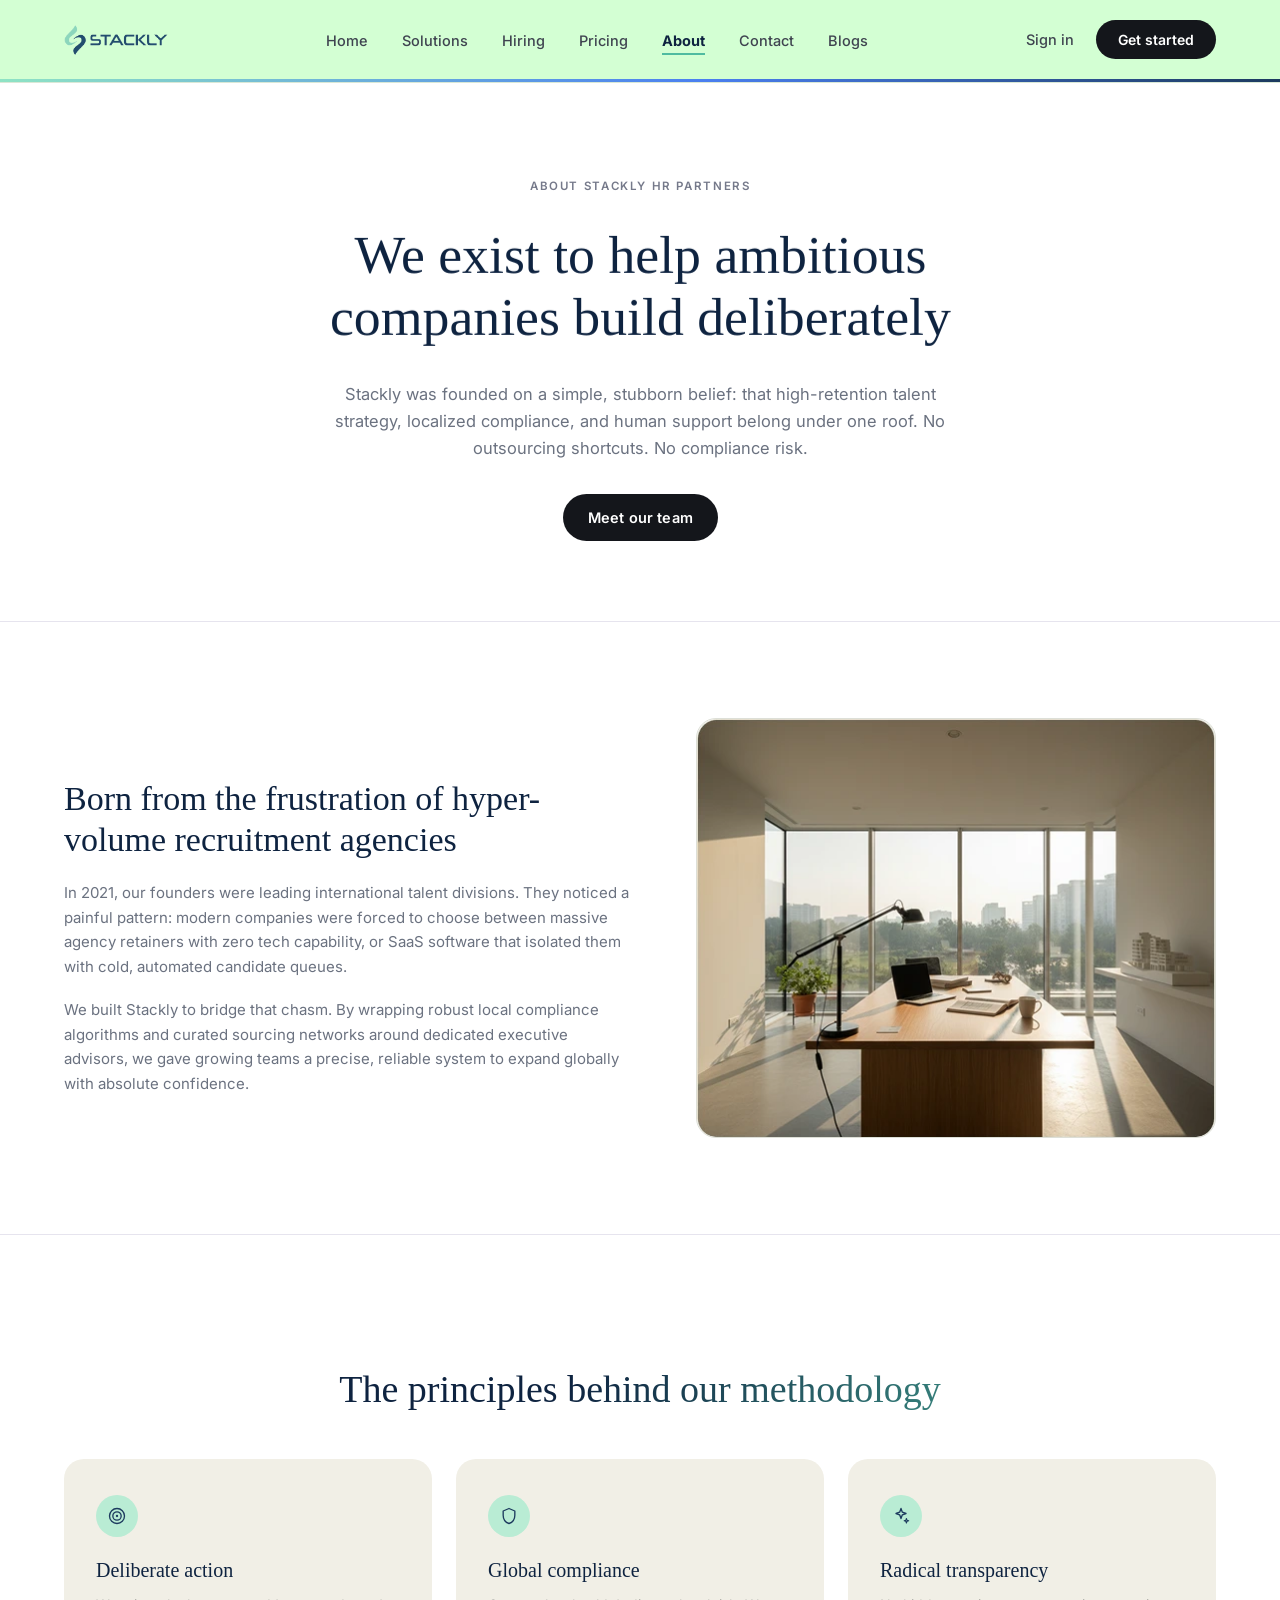
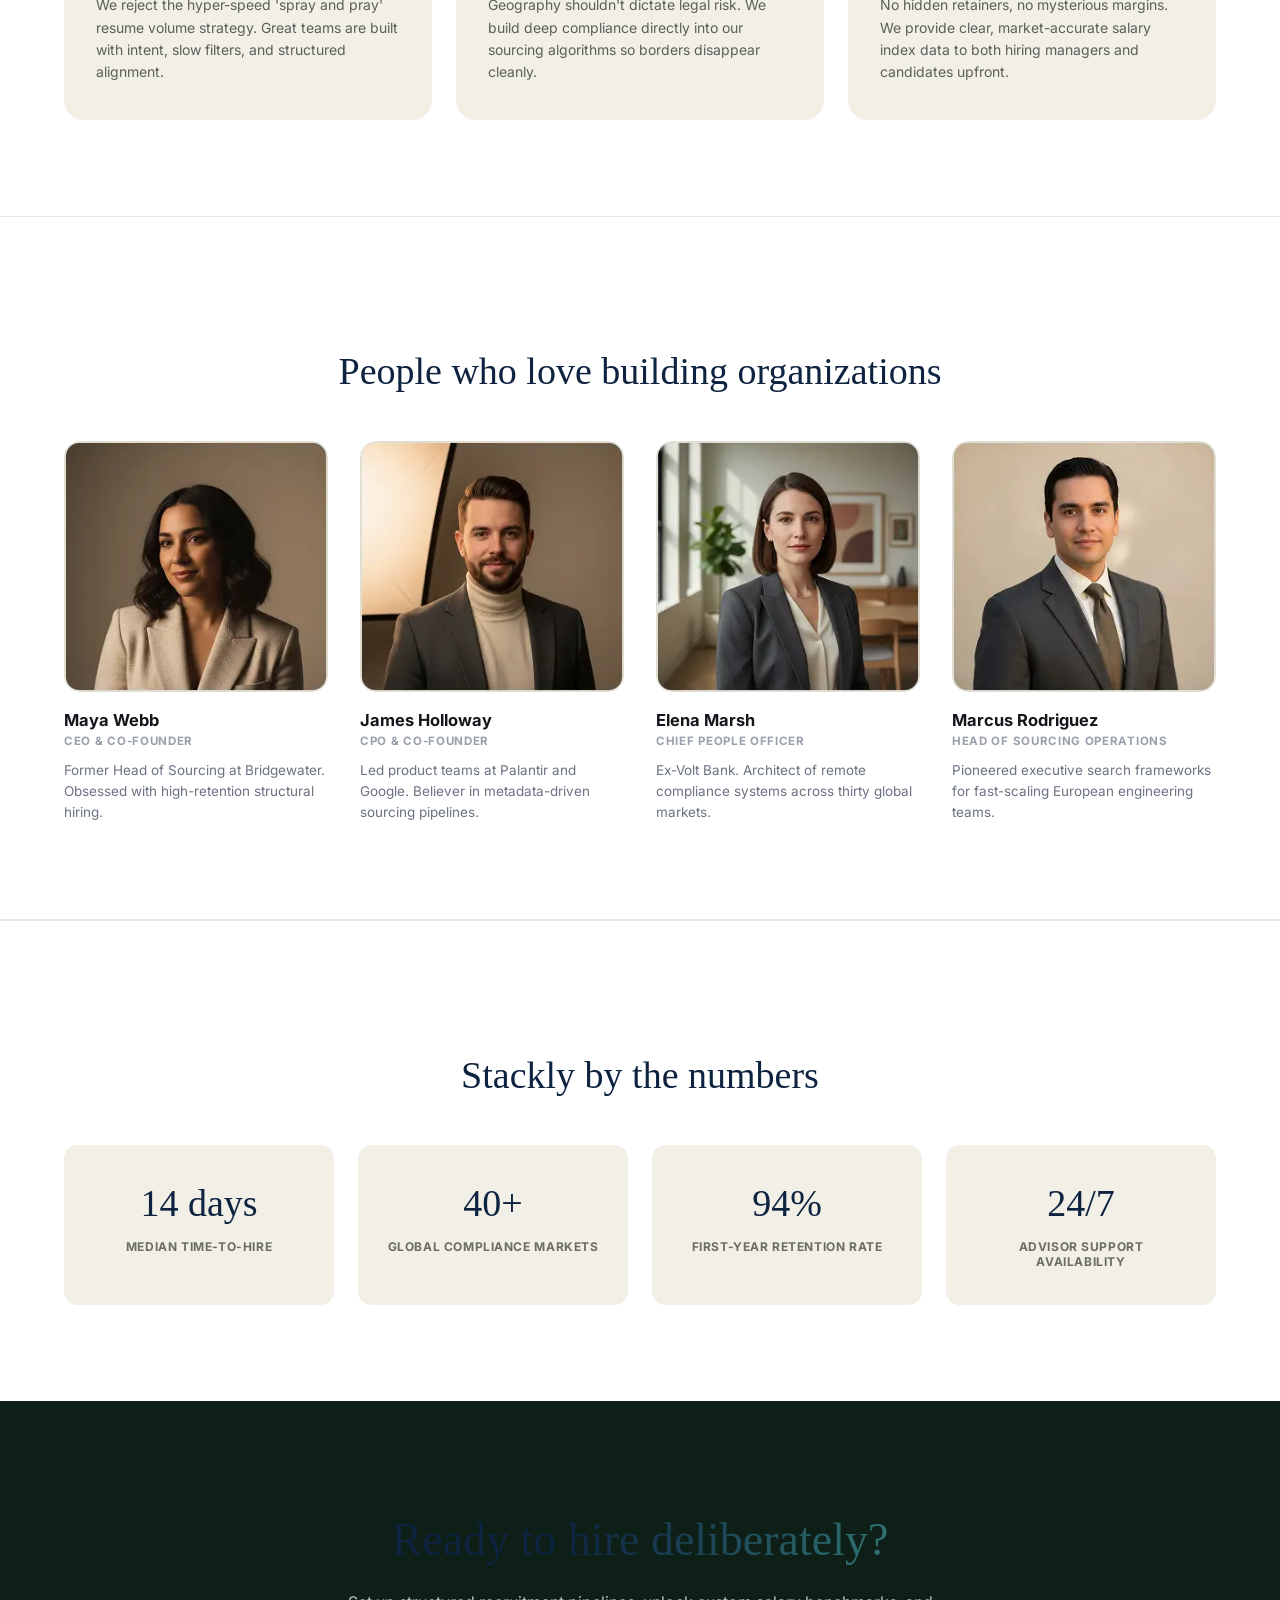
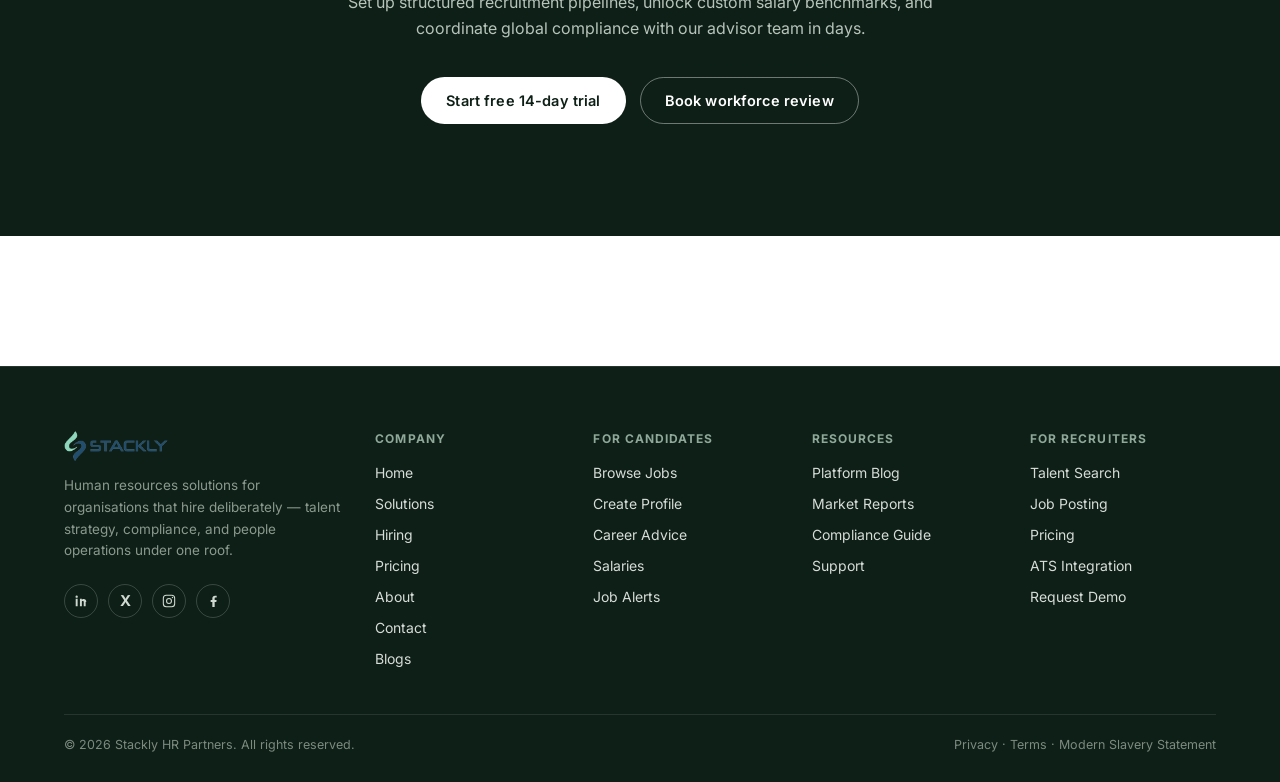
==== commit 91967ad8: "bugs" ====
--- a/about.html
+++ b/about.html
@@ -208,7 +208,7 @@
   <div class="wrap">
     <div class="footer-top">
       <div>
-        <a href="#top" class="logo" aria-label="Stackly home">
+        <a href="index.html" class="logo" aria-label="Stackly home">
           <img src="images/logo.webp" alt="Stackly" class="logo-img">
         </a>
         <p>Human resources solutions for organisations that hire deliberately — talent strategy, compliance, and people operations under one roof.</p>
@@ -276,7 +276,7 @@
 
     <div class="footer-bottom">
       <span>© 2026 Stackly HR Partners. All rights reserved.</span>
-      <span><a href="404.html">Privacy</a> &middot; Terms &middot; Modern Slavery Statement</span>
+      <span><a href="404.html">Privacy</a> &middot; <a href="404.html">Terms</a> &middot; <a href="404.html">Modern Slavery Statement</a></span>
     </div>
   </div>
 </footer>
